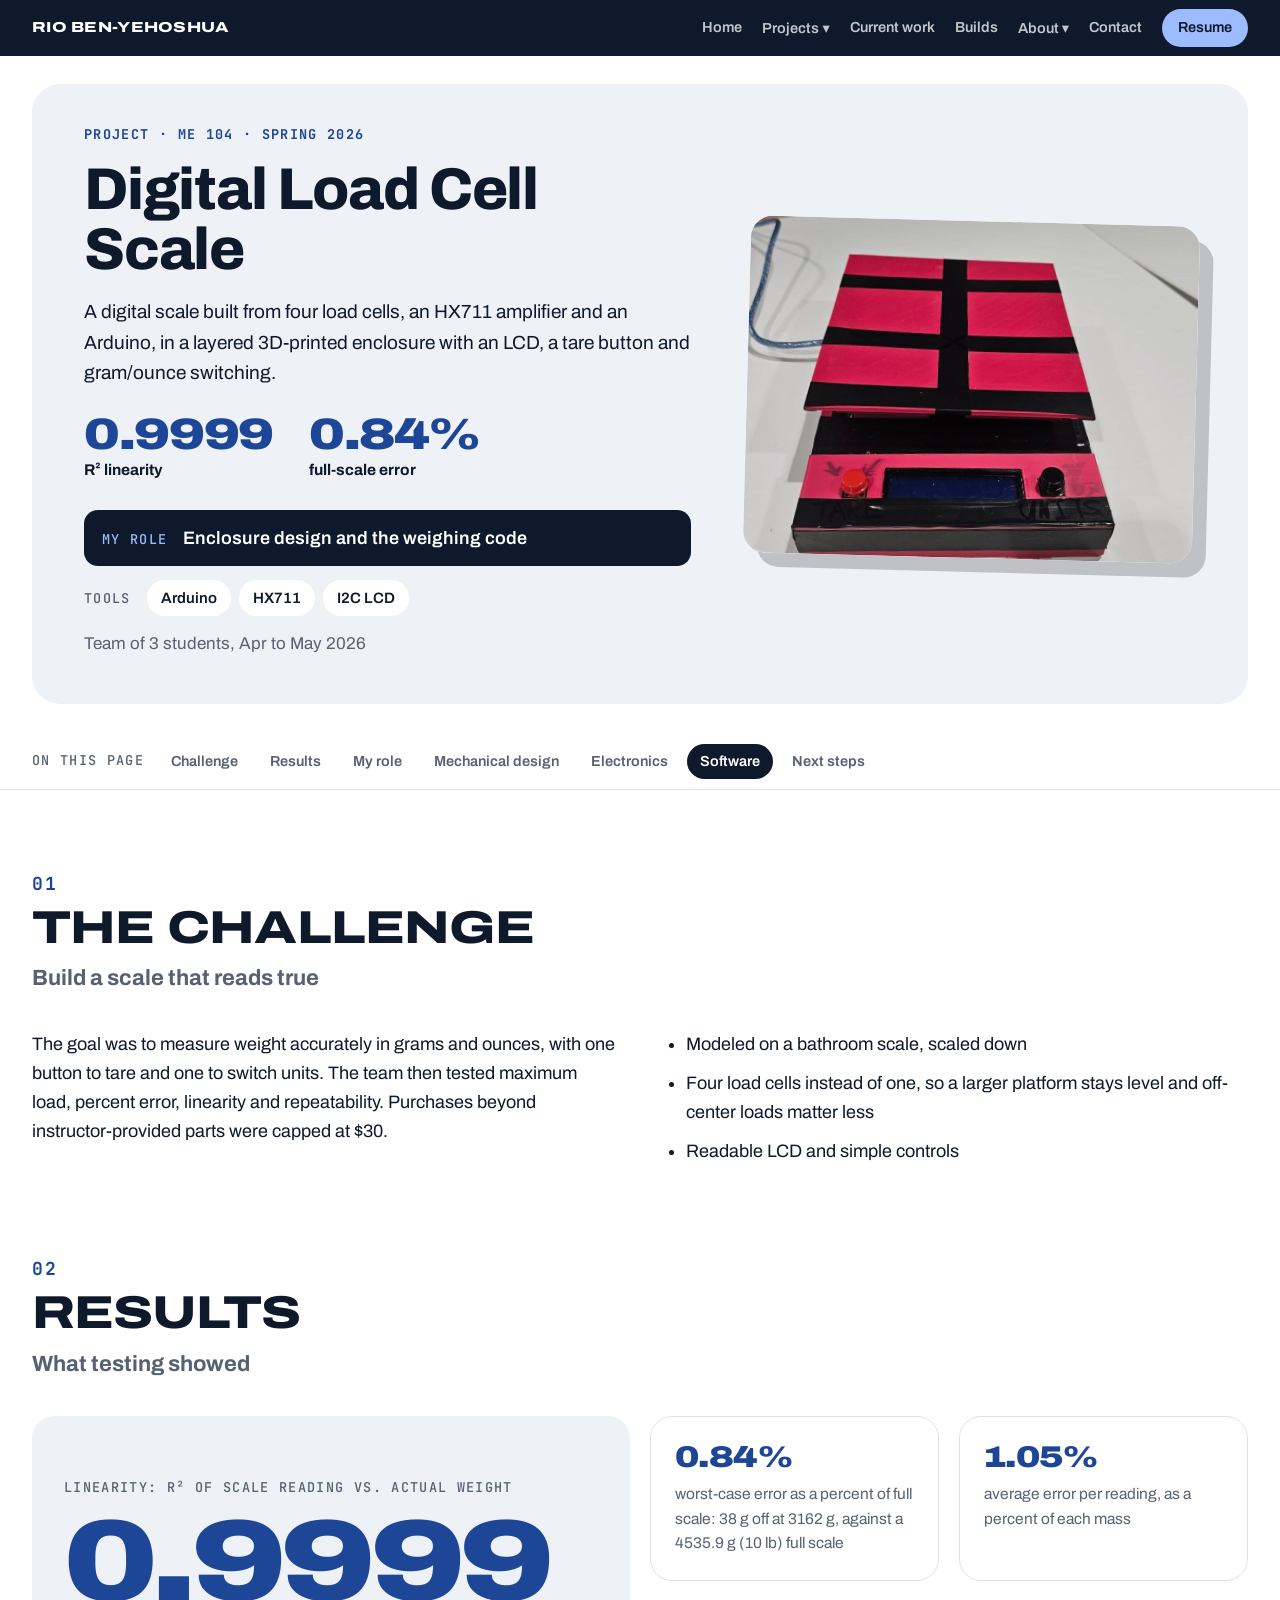
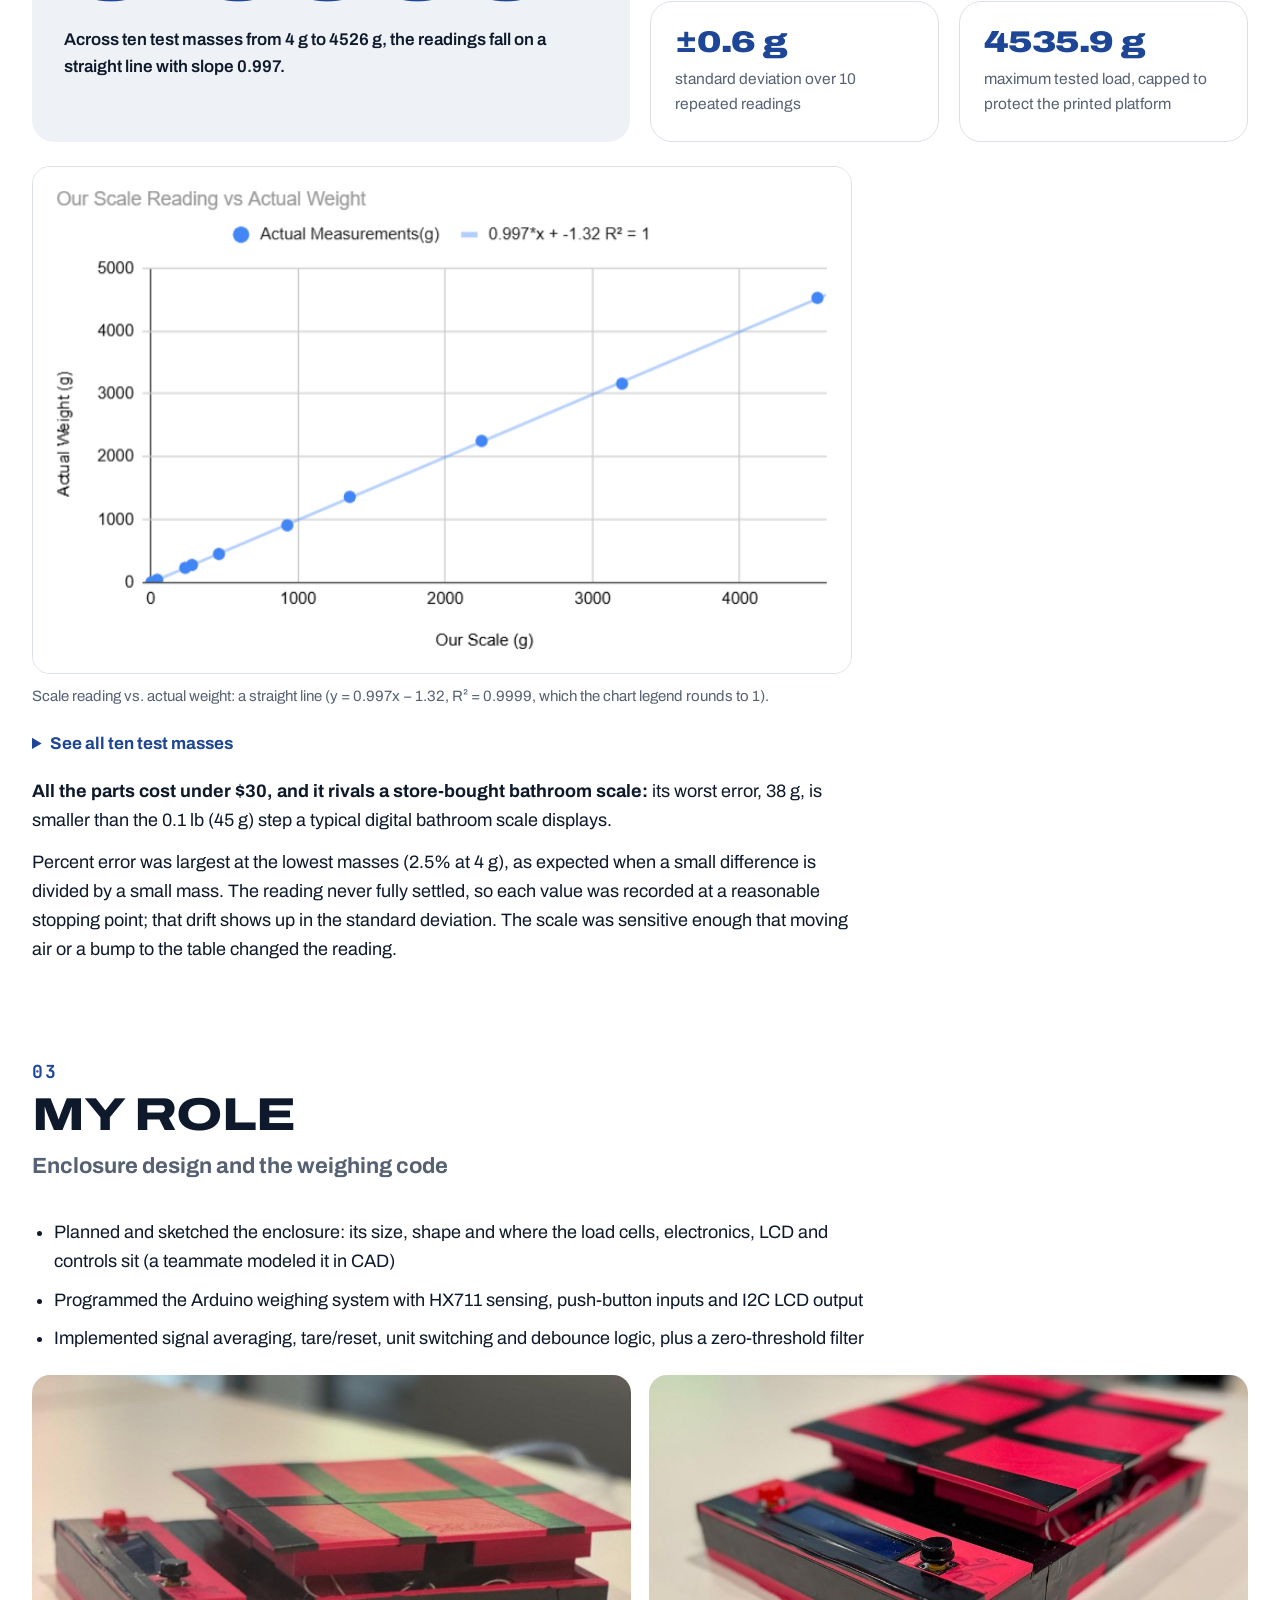
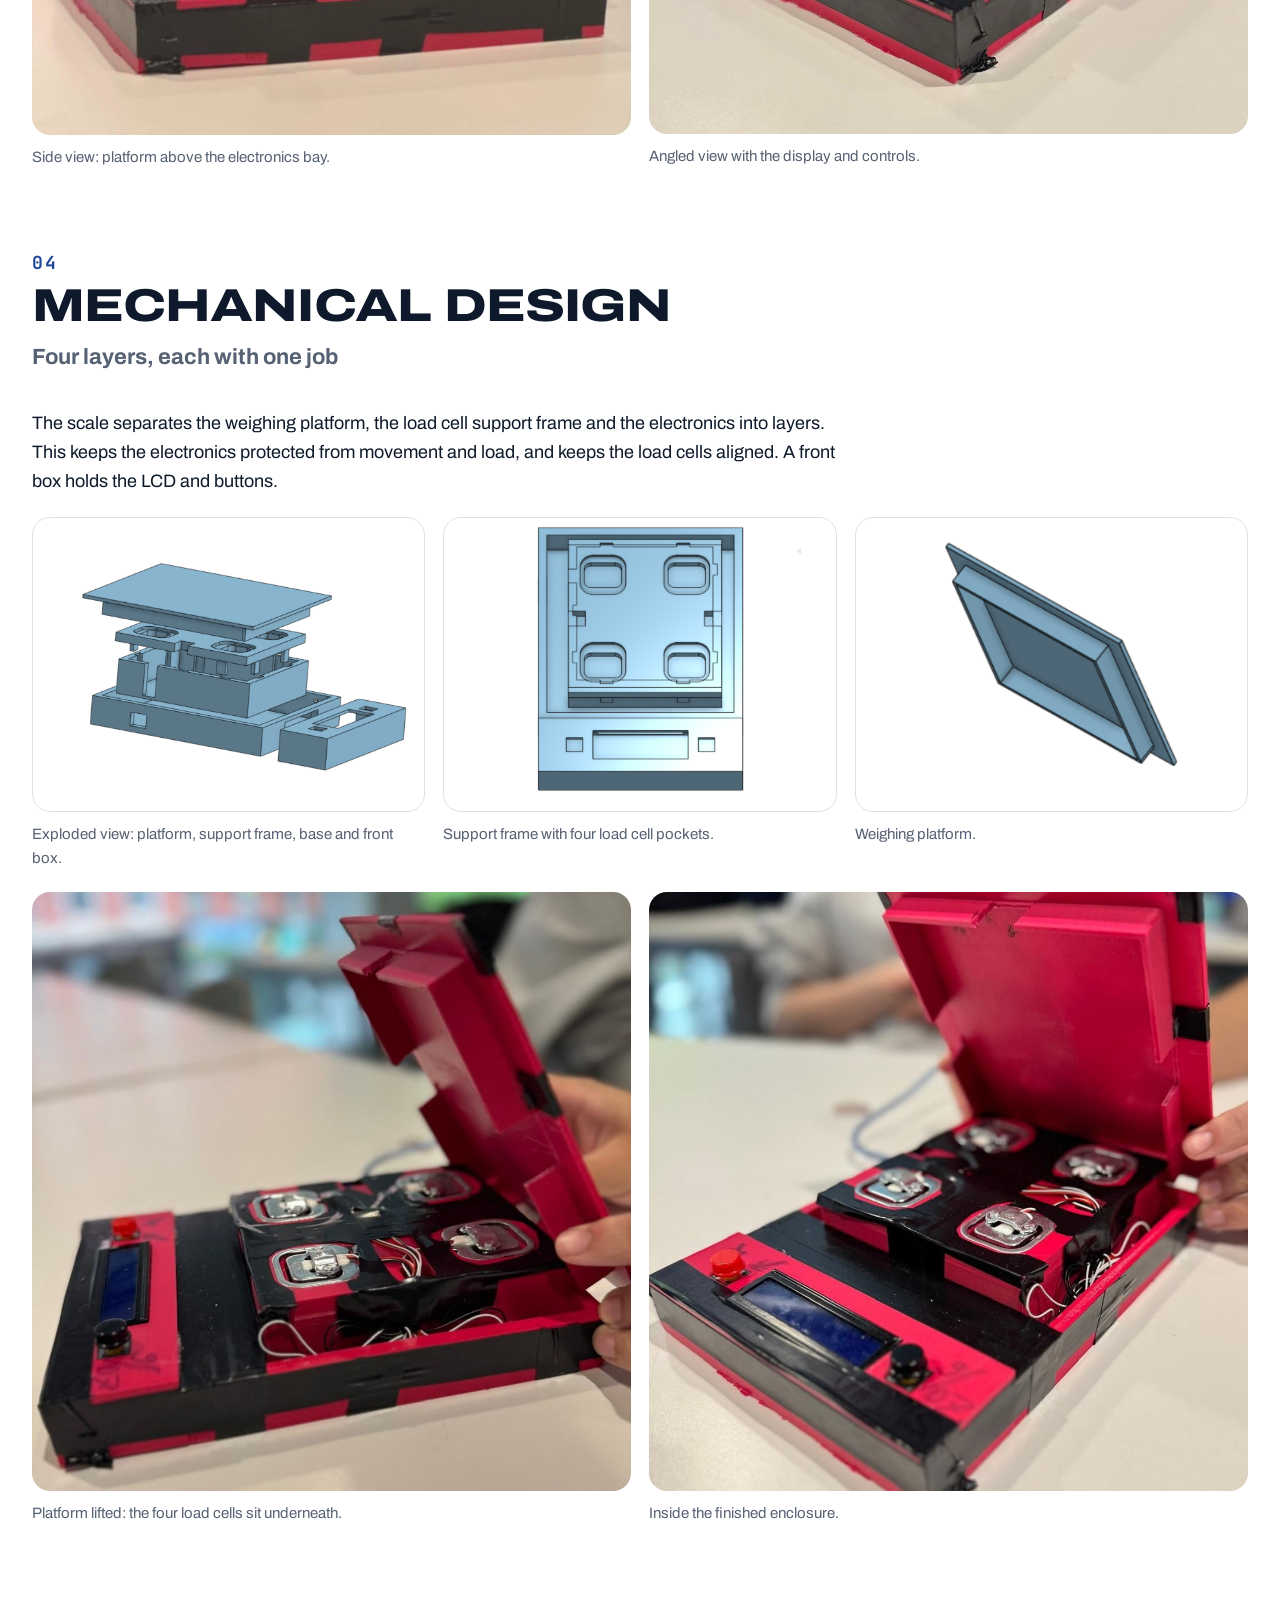
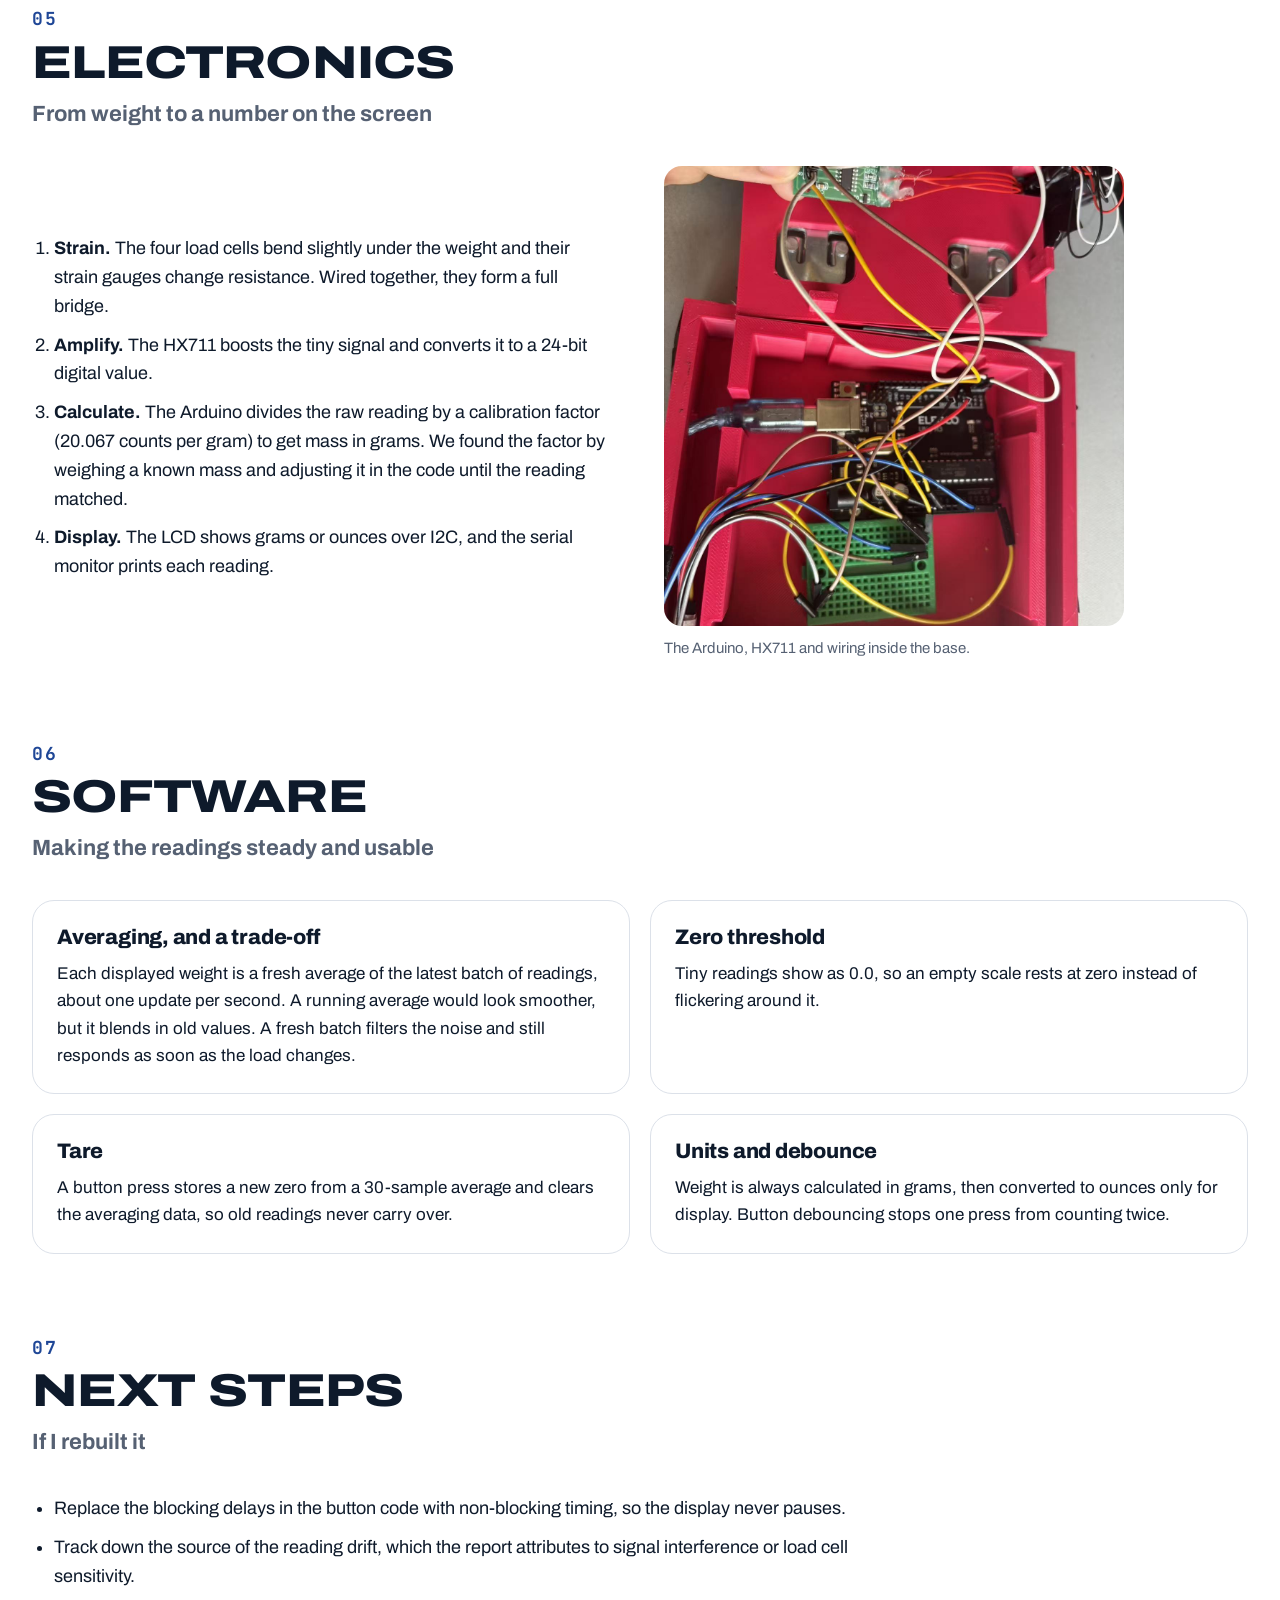
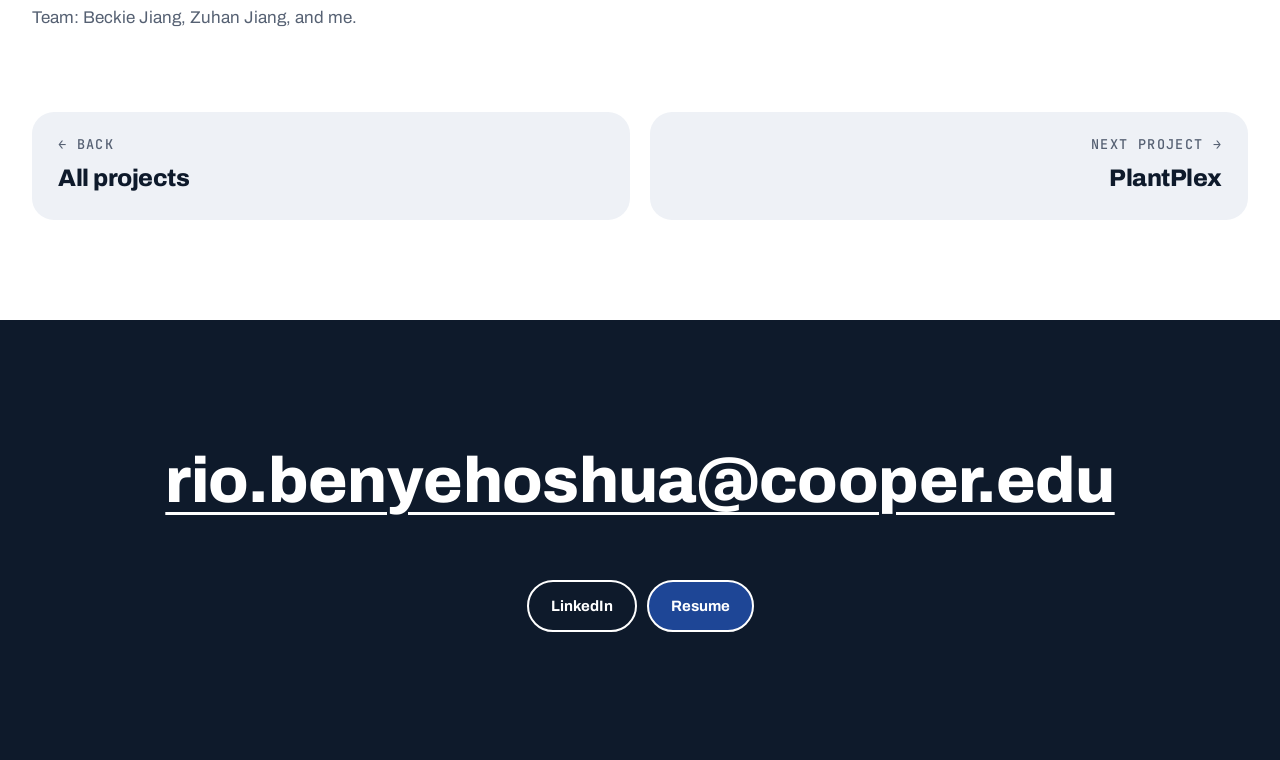
==== load-cell-scale.html @ 506af162 "Lab tape note on ping pong card; Python used in drones; class average ~13; LinkedIn opens in new tab" ====
<!DOCTYPE html>
<html lang="en">
<head>
<meta charset="utf-8">
<meta name="viewport" content="width=device-width, initial-scale=1, viewport-fit=cover">
<title>Digital Load Cell Scale | Rio Ben-Yehoshua</title>
<meta name="description" content="A prototype digital scale: a custom enclosure, load cells, an HX711 amplifier, Arduino code and an LCD, with tare and gram/ounce controls.">
<meta name="theme-color" content="#0e1a2b">
<meta property="og:type" content="article">
<meta property="og:site_name" content="Rio Ben-Yehoshua">
<meta property="og:title" content="Digital Load Cell Scale | Rio Ben-Yehoshua">
<meta property="og:description" content="A prototype digital scale: a custom enclosure, load cells, an HX711 amplifier, Arduino code and an LCD, with tare and gram/ounce controls.">
<link rel="icon" href="images/favicon.svg" type="image/svg+xml">
<link rel="preconnect" href="https://fonts.googleapis.com">
<link rel="preconnect" href="https://fonts.gstatic.com" crossorigin>
<link rel="stylesheet" href="https://fonts.googleapis.com/css2?family=Archivo:wdth,wght@62..125,400..900&family=JetBrains+Mono:wght@500;700&display=swap">
<link rel="stylesheet" href="css/style.css?v=19">
</head>
<body class="inner p-blue">
<nav class="nav"><div class="wrap"><a class="brand" href="index.html">Rio Ben-Yehoshua</a><button class="navtoggle" type="button" aria-expanded="false">Menu</button><div class="links"><a href="index.html">Home</a><div class="dd"><a href="index.html#projects" data-s="projects">Projects ▾</a><div class="menu"><div><a href="ping-pong.html">Ping Pong Recirculation System<small>Autonomous launch-and-catch machine</small></a><a href="load-cell-scale.html">Digital Load Cell Scale<small>Arduino scale built on four load cells</small></a><a href="plantplex.html">PlantPlex<small>Self-watering indoor farming grid</small></a><a class="sep" href="index.html#projects">See all projects →</a></div></div></div><a href="index.html#current">Current work</a><a href="index.html#shop">Builds</a><div class="dd"><a href="index.html#profile" data-s="profile skills activities">About ▾</a><div class="menu sm"><div><a href="index.html#profile">About me</a><a href="index.html#skills">Skills</a><a href="index.html#activities">Beyond the classroom</a></div></div></div><a href="index.html#contact">Contact</a><a class="cta" href="files/Rio-Ben-Yehoshua-Resume.pdf" target="_blank" rel="noopener">Resume</a></div></div></nav>
<header class="pagehead"><div class="wrap"><div class="herobox">
  <div class="grid">
    <div>
      <span class="mono" style="color:var(--c);font-weight:700">Project · ME 104 · Spring 2026</span>
      <h1>Digital Load Cell Scale</h1>
      <p class="intro">A digital scale built from four load cells, an HX711 amplifier and an Arduino, in a layered 3D-printed enclosure with an LCD, a tare button and gram/ounce switching.</p>
      <div class="statrow"><div><b>0.9999</b><span>R² linearity</span></div><div><b>0.84%</b><span>full-scale error</span></div></div>
      <p class="rolebox"><span class="mono">My role</span><span>Enclosure design and the weighing code</span></p>
      <div class="tools"><span class="mono">Tools</span><span class="pill">Arduino</span><span class="pill">HX711</span><span class="pill">I2C LCD</span></div>
      <p class="byline">Team of 3 students, Apr to May 2026</p>
    </div>
    <div class="photo"><img src="images/loadcell/hero.jpg" alt="Finished red and black digital scale with LCD and two buttons"></div>
  </div>
</div></div></header>
<nav class="toc" aria-label="On this page"><div class="wrap"><span class="mono">On this page</span><a href="#challenge">Challenge</a><a href="#results">Results</a><a href="#role">My role</a><a href="#mechanical">Mechanical design</a><a href="#electronics">Electronics</a><a href="#software">Software</a><a href="#next">Next steps</a></div></nav>
<section id="challenge"><div class="wrap">
  <div class="stitle"><span class="mono">01</span><h2>The challenge</h2><p class="lead2">Build a scale that reads true</p></div>
  <div class="split">
    <p class="txt">The goal was to measure weight accurately in grams and ounces, with one button to tare and one to switch units. The team then tested maximum load, percent error, linearity and repeatability. Purchases beyond instructor-provided parts were capped at $30.</p>
    <ul class="list">
      <li>Modeled on a bathroom scale, scaled down</li>
      <li>Four load cells instead of one, so a larger platform stays level and off-center loads matter less</li>
      <li>Readable LCD and simple controls</li>
    </ul>
  </div>
</div></section>
<section id="results"><div class="wrap">
  <div class="stitle"><span class="mono">02</span><h2>Results</h2><p class="lead2">What testing showed</p></div>
  <div class="res">
    <div class="result rv"><span class="mono">Linearity: R² of scale reading vs. actual weight</span><b>0.9999</b><p>Across ten test masses from 4 g to 4526 g, the readings fall on a straight line with slope 0.997.</p></div>
    <div class="mini"><div class="cell"><b>0.84%</b><p>worst-case error as a percent of full scale: 38 g off at 3162 g, against a 4535.9 g (10 lb) full scale</p></div><div class="cell"><b>1.05%</b><p>average error per reading, as a percent of each mass</p></div><div class="cell"><b>±0.6 g</b><p>standard deviation over 10 repeated readings</p></div><div class="cell"><b>4535.9 g</b><p>maximum tested load, capped to protect the printed platform</p></div></div>
  </div>
  <figure class="fig graph" style="margin-top:24px"><img loading="lazy" decoding="async" src="images/loadcell/graph.png" alt="Scale reading versus actual weight, a straight line"><figcaption>Scale reading vs. actual weight: a straight line (y = 0.997x − 1.32, R² = 0.9999, which the chart legend rounds to 1).</figcaption></figure>
  <details class="more"><summary>See all ten test masses</summary>
    <table class="tbl"><thead><tr><th>Actual (g)</th><th>Scale (g)</th><th>Error</th></tr></thead><tbody>
      <tr><td>4</td><td>3.9</td><td>2.50%</td></tr><tr><td>44</td><td>43.2</td><td>1.82%</td></tr><tr><td>234</td><td>234.1</td><td>0.04%</td></tr>
      <tr><td>280</td><td>279.8</td><td>0.07%</td></tr><tr><td>454</td><td>463.1</td><td>2.00%</td></tr><tr><td>910</td><td>926.9</td><td>1.86%</td></tr>
      <tr><td>1362</td><td>1351.2</td><td>0.79%</td></tr><tr><td>2252</td><td>2246.7</td><td>0.24%</td></tr><tr><td>3162</td><td>3200</td><td>1.20%</td></tr>
      <tr><td>4526</td><td>4526.7</td><td>0.02%</td></tr></tbody></table>
  </details>
  <p class="txt" style="margin-top:20px"><b>All the parts cost under $30, and it rivals a store-bought bathroom scale:</b> its worst error, 38 g, is smaller than the 0.1 lb (45 g) step a typical digital bathroom scale displays.</p>
  <p class="txt">Percent error was largest at the lowest masses (2.5% at 4 g), as expected when a small difference is divided by a small mass. The reading never fully settled, so each value was recorded at a reasonable stopping point; that drift shows up in the standard deviation. The scale was sensitive enough that moving air or a bump to the table changed the reading.</p>
</div></section>
<section id="role"><div class="wrap">
  <div class="stitle"><span class="mono">03</span><h2>My role</h2><p class="lead2">Enclosure design and the weighing code</p></div>
  <ul class="list" style="max-width:860px">
    <li>Planned and sketched the enclosure: its size, shape and where the load cells, electronics, LCD and controls sit (a teammate modeled it in CAD)</li>
    <li>Programmed the Arduino weighing system with HX711 sensing, push-button inputs and I2C LCD output</li>
    <li>Implemented signal averaging, tare/reset, unit switching and debounce logic, plus a zero-threshold filter</li>
  </ul>
  <div class="shots c2"><figure class="fig"><img loading="lazy" decoding="async" src="images/loadcell/side.jpg" alt="Side view of the scale"><figcaption>Side view: platform above the electronics bay.</figcaption></figure><figure class="fig"><img loading="lazy" decoding="async" src="images/loadcell/angled.jpg" alt="Angled view of the scale"><figcaption>Angled view with the display and controls.</figcaption></figure></div>
</div></section>
<section id="mechanical"><div class="wrap">
  <div class="stitle"><span class="mono">04</span><h2>Mechanical design</h2><p class="lead2">Four layers, each with one job</p></div>
  <p class="txt">The scale separates the weighing platform, the load cell support frame and the electronics into layers. This keeps the electronics protected from movement and load, and keeps the load cells aligned. A front box holds the LCD and buttons.</p>
  <div class="shots c3 cadp"><figure class="fig"><img loading="lazy" decoding="async" src="images/loadcell/cad-exploded.png" alt="Exploded CAD view of the scale"><figcaption>Exploded view: platform, support frame, base and front box.</figcaption></figure><figure class="fig"><img loading="lazy" decoding="async" src="images/loadcell/cad-frame.png" alt="CAD of the load cell support frame"><figcaption>Support frame with four load cell pockets.</figcaption></figure><figure class="fig"><img loading="lazy" decoding="async" src="images/loadcell/cad-platform.png" alt="CAD of the weighing platform"><figcaption>Weighing platform.</figcaption></figure></div>
  <div class="shots c2 sq"><figure class="fig"><img loading="lazy" decoding="async" src="images/loadcell/platform-lifted.jpg" alt="Scale with the platform lifted, showing load cells and wiring"><figcaption>Platform lifted: the four load cells sit underneath.</figcaption></figure><figure class="fig"><img loading="lazy" decoding="async" src="images/loadcell/inside.jpg" alt="Open scale showing the load cells"><figcaption>Inside the finished enclosure.</figcaption></figure></div>
</div></section>
<section id="electronics"><div class="wrap">
  <div class="stitle"><span class="mono">05</span><h2>Electronics</h2><p class="lead2">From weight to a number on the screen</p></div>
  <div class="split" style="align-items:center">
    <ol class="list">
      <li><b>Strain.</b> The four load cells bend slightly under the weight and their strain gauges change resistance. Wired together, they form a full bridge.</li>
      <li><b>Amplify.</b> The HX711 boosts the tiny signal and converts it to a 24-bit digital value.</li>
      <li><b>Calculate.</b> The Arduino divides the raw reading by a calibration factor (20.067 counts per gram) to get mass in grams. We found the factor by weighing a known mass and adjusting it in the code until the reading matched.</li>
      <li><b>Display.</b> The LCD shows grams or ounces over I2C, and the serial monitor prints each reading.</li>
    </ol>
    <div class="shots sq" style="margin:0;max-width:460px"><figure class="fig"><img loading="lazy" decoding="async" src="images/loadcell/wiring.jpg" alt="Arduino, HX711 and wiring inside the scale base"><figcaption>The Arduino, HX711 and wiring inside the base.</figcaption></figure></div>
  </div>
</div></section>
<section id="software"><div class="wrap">
  <div class="stitle"><span class="mono">06</span><h2>Software</h2><p class="lead2">Making the readings steady and usable</p></div>
  <div class="g2"><div class="cell rv"><h3>Averaging, and a trade-off</h3><p>Each displayed weight is a fresh average of the latest batch of readings, about one update per second. A running average would look smoother, but it blends in old values. A fresh batch filters the noise and still responds as soon as the load changes.</p></div><div class="cell rv"><h3>Zero threshold</h3><p>Tiny readings show as 0.0, so an empty scale rests at zero instead of flickering around it.</p></div><div class="cell rv"><h3>Tare</h3><p>A button press stores a new zero from a 30-sample average and clears the averaging data, so old readings never carry over.</p></div><div class="cell rv"><h3>Units and debounce</h3><p>Weight is always calculated in grams, then converted to ounces only for display. Button debouncing stops one press from counting twice.</p></div></div>
</div></section>
<section id="next"><div class="wrap">
  <div class="stitle"><span class="mono">07</span><h2>Next steps</h2><p class="lead2">If I rebuilt it</p></div>
  <ul class="list" style="max-width:860px">
    <li>Replace the blocking delays in the button code with non-blocking timing, so the display never pauses.</li>
    <li>Track down the source of the reading drift, which the report attributes to signal interference or load cell sensitivity.</li>
  </ul>
  <p class="byline">Team: Beckie Jiang, Zuhan Jiang, and me.</p>
</div></section>
<div class="wrap"><nav class="pager" aria-label="More projects"><a href="index.html#projects"><span class="mono">← Back</span><b>All projects</b></a><a class="nx" href="plantplex.html"><span class="mono">Next project →</span><b>PlantPlex</b></a></nav></div>
<section class="contact" id="contact"><div class="wrap rv">
  <a class="mail" href="mailto:rio.benyehoshua@cooper.edu">rio.benyehoshua@cooper.edu</a>
  <div class="btns" style="justify-content:center"><a class="btn" href="https://www.linkedin.com/in/rio-ben-yehoshua-609740366/" target="_blank" rel="noopener">LinkedIn</a><a class="btn solid" href="files/Rio-Ben-Yehoshua-Resume.pdf" target="_blank" rel="noopener">Resume</a></div>
</div></section>
<script src="js/site.js?v=11" defer></script>
</body>
</html>
---- css/style.css ----
/* Rio Ben-Yehoshua portfolio: one stylesheet shared by all five pages.
   Colors are the variables on body just below. Project pages set p-red / p-blue / p-green on <body>. */
:root{--mono:"JetBrains Mono",ui-monospace,Consolas,monospace}
/* White + navy. --k = main color, --hl = the same color lightened for dark backgrounds */
body{--bg:#fff;--soft:#eef1f6;--ink:#0e1a2b;--mut:#566173;--line:#dce1e9;--k:#1e4696;--hl:#9dbcff;
  --red:#a8322e;--blue:#1e4696;--green:#1c6a4b;--red-t:#fbeceb;--blue-t:#e9effb;--green-t:#e7f3ed;--red-l:#ff8f7a;--blue-l:#8db4ff;--green-l:#7fd9ab}
.p-red{--c:var(--red);--t:var(--red-t);--l:var(--red-l)}.p-blue{--c:var(--blue);--t:var(--blue-t);--l:var(--blue-l)}.p-green{--c:var(--green);--t:var(--green-t);--l:var(--green-l)}
.band{--bbg:var(--blue-t);--bfg:var(--ink);--bnum:var(--c);--btnb:var(--c);--btnf:#fff;border-top:1px solid #cfdaf0}
*{box-sizing:border-box}
html{scroll-behavior:smooth;scroll-padding-top:70px}
body{margin:0;background:var(--bg);color:var(--ink);font:17px/1.6 Archivo,system-ui,sans-serif;-webkit-font-smoothing:antialiased}
img,video{display:block;width:100%}
a{color:inherit}
p{margin:0 0 14px}
h1,h2,h3{margin:0;font-weight:800;font-stretch:125%;text-transform:uppercase;line-height:.92;letter-spacing:-.02em}
.wrap{max-width:1280px;margin:0 auto;padding:0 32px}
.mono{font-family:var(--mono);font-size:12px;font-weight:500;letter-spacing:.1em;text-transform:uppercase}
.nav{position:sticky;top:0;z-index:30;background:var(--ink);color:#fff}
.nav .wrap{display:flex;justify-content:space-between;align-items:center;height:56px}
.nav a{text-decoration:none;font-size:14px;font-weight:600}
.nav .brand{font-weight:800;font-stretch:125%;text-transform:uppercase;letter-spacing:.02em}
.nav .links{display:flex;gap:26px;align-items:center}
.nav .links a:not(.cta){opacity:.75}.nav .links a:hover{opacity:1}
.cta{background:var(--hl);color:var(--ink)!important;padding:7px 16px;border-radius:99px}
.hero{padding:28px 0 30px}
.herobox{background:var(--soft);border-radius:28px;padding:48px 52px 56px}
.herobox .pill{background:var(--bg)}
.hero h1{font-size:clamp(26px,6.5vw,94px);margin:14px 0 40px}
.hero h1 em{font-style:normal;display:block;white-space:nowrap}
.hero h1::after{content:"";display:block;width:96px;height:8px;background:var(--k);margin-top:22px}
.herogrid{display:grid;grid-template-columns:1fr 1.1fr;gap:56px;align-items:center}
.who{display:flex;gap:18px;align-items:center;margin-bottom:18px}
.who img{width:108px;height:108px;border-radius:50%;object-fit:cover;object-position:50% 20%;flex:none}
.lede{font-size:21px;margin:0;font-weight:500}
.seek{background:var(--ink);color:#fff;padding:14px 18px;border-radius:14px;display:flex;gap:12px;align-items:baseline;font-weight:600}
@keyframes pulse{50%{opacity:.35}}
.btns{display:flex;flex-wrap:wrap;gap:10px;margin:18px 0}
.btn{padding:12px 22px;border:2px solid var(--ink);border-radius:99px;text-decoration:none;font-weight:700;font-size:15px;transition:transform .15s,background .15s,color .15s}
.btn.solid{background:var(--k);border-color:var(--k);color:#fff}
.btn:hover{transform:translateY(-2px);background:var(--ink);border-color:var(--ink);color:#fff}
.pills{display:flex;flex-wrap:wrap;gap:8px}
.pill{padding:6px 14px;border-radius:99px;background:var(--soft);font-weight:600;font-size:14px}
.heromedia{position:relative;margin:0}
.heromedia{transform:rotate(1.5deg);transition:transform .5s cubic-bezier(.2,.7,.2,1)}.heromedia:hover{transform:none}
.heromedia video{aspect-ratio:16/10;object-fit:cover;border-radius:22px;box-shadow:14px 14px 0 rgba(0,0,0,.2)}
.heromedia figcaption{position:absolute;left:16px;bottom:16px;background:var(--ink);color:#fff;padding:8px 14px;border-radius:99px;font-weight:700;font-size:14px}
.heromedia a{text-decoration:none}
.stitle{padding-top:80px;padding-bottom:34px}
.stitle h2{font-size:clamp(38px,6.4vw,96px)}
.stitle .mono{color:var(--mut);display:block;margin-bottom:10px}
/* project bands: each one slides up over the last */
.band{color:var(--bfg);background:var(--bbg);display:block;text-decoration:none;padding:72px 0;scroll-margin-top:56px}
.band .wrap{display:grid;grid-template-columns:1fr 1fr;gap:64px;align-items:center}
.band.flip .media{order:2}
.band .media{border-radius:22px;overflow:hidden;box-shadow:14px 14px 0 rgba(0,0,0,.2);transform:rotate(-1.5deg);transition:transform .5s cubic-bezier(.2,.7,.2,1)}
.band.flip .media{transform:rotate(1.5deg)}
.band:hover .media{transform:rotate(0) scale(1.02)}
.band .media img{aspect-ratio:4/3;object-fit:cover}
.band .big{font-weight:900;font-stretch:125%;font-size:clamp(90px,13vw,200px);line-height:.8;letter-spacing:-.05em;display:block;color:var(--bnum)}
.band .unit{display:block;margin:16px 0 26px;opacity:.9}
.band h3{font-size:clamp(26px,3vw,42px);margin-bottom:14px}
.band p{font-size:18px;opacity:.95}
.chips{display:flex;flex-wrap:wrap;gap:8px;margin:18px 0 24px}
.chip{padding:5px 13px;border-radius:99px;border:1.5px solid color-mix(in srgb,currentColor 45%,transparent);font-size:13.5px;font-weight:600}
.go{display:inline-flex;gap:10px;align-items:center;background:var(--btnb);color:var(--btnf);padding:12px 22px;border-radius:99px;font-weight:800}
.go span{transition:transform .2s}.band:hover .go span,.tile:hover .go span{transform:translateX(6px)}
.band .count{display:block;margin-bottom:22px;opacity:.8}
/* quick index of the three projects, right under the intro */
.jump{display:grid;grid-template-columns:repeat(3,1fr);gap:16px;margin-top:48px}
.jump a{display:block;text-decoration:none;padding:16px 18px;border:1px solid var(--line);border-left:6px solid var(--c);border-radius:14px;background:var(--bg);transition:transform .15s,box-shadow .15s}
.jump a:hover{transform:translateY(-3px);box-shadow:0 14px 24px -16px rgba(14,26,43,.45)}
.jump b{font-weight:900;font-stretch:125%;font-size:26px;color:var(--c);margin-right:8px}
.jump span{display:block;font-weight:700}.jump small{color:var(--mut);font-size:14px}
/* menu: dropdown, current-section highlight, phone toggle */
.nav .links a.on{opacity:1!important;box-shadow:0 2px 0 var(--hl)}
.dd{position:relative}.dd .menu{display:none;position:absolute;left:-14px;top:100%;padding-top:14px;min-width:270px}
.dd .menu div{background:#fff;border-radius:14px;padding:6px;box-shadow:0 20px 40px -14px rgba(0,0,0,.45)}
.dd:hover .menu,.dd:focus-within .menu{display:block}
.dd .menu a{display:block;color:var(--ink);opacity:1!important;padding:10px 12px;border-radius:9px}.dd .menu a+a{margin-top:4px}
.dd .menu a:hover{background:var(--soft)}
.dd .menu.sm{min-width:210px}.dd .menu a small{display:block;font-size:12.5px;font-weight:500;opacity:.62;margin-top:2px}.dd .menu a.sep{margin-top:8px;padding-top:13px;border-top:1px solid rgba(128,128,128,.28);border-radius:0 0 9px 9px}
.navtoggle{display:none;background:none;border:1.5px solid rgba(255,255,255,.5);color:#fff;border-radius:99px;padding:6px 14px;font:600 14px Archivo,sans-serif;cursor:pointer}
.dark{background:var(--ink);color:#e9edf3;position:relative;z-index:2;padding-bottom:90px}
.dark .stitle .mono{color:var(--hl)}
.now{display:grid;grid-template-columns:1fr 1fr;gap:28px}
.panel{background:#1b212a;border-radius:22px;padding:30px;border:1px solid #2a323d}
.panel h3{font-size:28px;margin:12px 0 8px;color:#fff}
.panel .role{color:#9aa6b6}
.status{color:var(--hl);display:inline-flex;gap:9px;align-items:center}
.status::before{content:"";width:8px;height:8px;border-radius:50%;background:var(--hl);animation:pulse 2s infinite}
.strip{display:grid;grid-template-columns:repeat(3,1fr);gap:8px;margin:18px 0}
.strip img{aspect-ratio:1;object-fit:cover;border-radius:12px}
.steps{display:grid;gap:10px;margin:18px 0 0}
.steps div{display:grid;grid-template-columns:70px 1fr;gap:12px;background:#12161c;border-radius:12px;padding:12px 14px;font-size:15.5px}
.steps b{color:var(--hl);padding-top:3px}
.logo{height:52px;width:auto;background:#fff;border-radius:10px;padding:6px 10px;margin:14px 0 4px}
.light{position:relative;z-index:2;background:var(--bg)}
.tiles{display:grid;grid-template-columns:1fr 1fr;gap:28px}
.tile{text-decoration:none;display:block}
.tile .ph{border-radius:22px;overflow:hidden}
.tile img{aspect-ratio:16/10;object-fit:cover;transition:transform .7s cubic-bezier(.2,.7,.2,1)}
.tile:hover img{transform:scale(1.05)}
.tile h3{font-size:26px;margin:18px 0 8px}
.tile .mono{color:var(--mut);display:block;margin-top:18px}.tile .mono+h3{margin-top:8px}
.tile .lnk{font-weight:800;color:var(--k)}
.about{background:var(--soft);color:var(--ink);border-radius:28px;padding:56px;display:grid;grid-template-columns:240px 1fr;gap:56px;align-items:center}
.about img{aspect-ratio:4/5;object-fit:cover;object-position:50% 20%;border-radius:20px;transform:rotate(-2deg);box-shadow:10px 10px 0 rgba(0,0,0,.25)}
.quote{font-weight:800;font-stretch:125%;text-transform:uppercase;font-size:clamp(28px,4vw,56px);line-height:.98;letter-spacing:-.02em;margin:0 0 24px}
.quote span{color:var(--k)}
.rows{border-top:2px solid var(--ink)}
.rows>div{display:grid;grid-template-columns:230px 1fr 1fr;gap:36px;padding:22px 0;border-bottom:1px solid var(--line);align-items:start}
.rows>.head{padding:10px 0;color:var(--mut)}
.rows h3{font-size:20px;line-height:1.15}
.rows p{margin:0}
.rows .small{font-size:14.5px;color:var(--mut)}.rows .small a{color:var(--k);font-weight:600}
.rows.act>div{grid-template-columns:110px 300px 1fr;align-items:center}
.rows.act img{height:50px;width:auto;max-width:100px;object-fit:contain}
.rows.act .mono{display:block;margin-top:6px;color:var(--mut);font-size:11px}
.ticker{overflow:hidden;border-block:2px solid var(--ink);padding:14px 0;margin-bottom:34px;white-space:nowrap}
.ticker div{display:inline-block;animation:tick 40s linear infinite;font-weight:800;font-stretch:125%;text-transform:uppercase;font-size:22px}
.ticker span{margin:0 18px}.ticker span:nth-child(even){color:var(--k)}
@keyframes tick{to{transform:translateX(-50%)}}
.g4{display:grid;grid-template-columns:repeat(4,1fr);gap:20px}
.cell{background:#fff;border:1px solid var(--line);border-radius:22px;padding:24px;transition:transform .2s,box-shadow .2s}
.cell:hover{transform:translateY(-5px);box-shadow:0 18px 30px -18px rgba(18,22,28,.4)}
.cell h3{font-size:19px;margin:0 0 10px}
.cell .small{font-size:13.5px;color:var(--mut);border-top:1px dashed var(--line);padding-top:10px;margin:0}
.cell .small a{color:var(--ink)}
.cell img{height:56px;width:auto;max-width:150px;object-fit:contain;margin-bottom:14px}
.cell .mono{color:var(--mut);display:block;margin:0 0 8px;font-size:11px}
.contact{background:var(--ink);color:#fff;text-align:center;padding:110px 0;margin-top:100px;position:relative;z-index:2}
.contact h2{font-size:clamp(48px,10vw,160px)}
.contact h2 span{color:var(--hl)}
.mail{display:inline-block;font-size:clamp(18px,5.2vw,64px);font-weight:800;margin:0 0 30px;overflow-wrap:anywhere;letter-spacing:-.01em;text-decoration-thickness:3px;text-underline-offset:.16em}
.contact .btn{border-color:#fff}
.js .rv{opacity:0;transform:translateY(34px);transition:opacity .7s,transform .7s cubic-bezier(.2,.7,.2,1)}
.js .rv.in{opacity:1;transform:none}
@media(max-width:1000px){.g4{grid-template-columns:1fr 1fr}}
@media(max-width:860px){
  .wrap{padding:0 20px}.navtoggle{display:block}
  .nav .links{display:none;position:absolute;left:0;right:0;top:56px;background:var(--ink);flex-direction:column;align-items:flex-start;gap:0;padding:8px 20px 18px}
  .nav.open .links{display:flex}.nav .links>a,.dd>a{padding:10px 0;display:block;font-size:16px}
  .dd .menu{display:block;position:static;padding:0 0 6px}.dd .menu div{background:none;box-shadow:none;padding:0}.dd .menu a{color:#fff;padding:7px 12px}
  .jump{grid-template-columns:1fr;margin-top:32px}
  .herogrid,.band .wrap,.now,.tiles,.about{grid-template-columns:1fr;gap:28px}
  .band.flip .media{order:0}.band{padding:48px 0}
  .about{padding:30px}.herobox{padding:28px 20px 34px}.about img{max-width:200px}
  .stitle{padding-top:56px;padding-bottom:24px}
}
@media(max-width:860px){.rows>div,.rows.act>div{grid-template-columns:1fr;gap:8px}.rows>.head{display:none}}
@media(max-width:560px){.g4{grid-template-columns:1fr}}
/* readability pass */
.mono{font-size:13.5px}
.nav a{font-size:15px}
.pill{font-size:15px}.chip{font-size:14.5px}
.stitle h2{font-size:clamp(32px,4.8vw,66px)}
.stitle .mono{font-size:18px;font-weight:700;color:var(--k);margin-bottom:8px}
.band .count{font-size:14px;font-weight:700;color:var(--c);opacity:1;margin-bottom:14px}
.band h3{font-size:clamp(30px,3.7vw,54px);margin-bottom:24px}
.stat{display:flex;align-items:flex-end;flex-wrap:wrap;gap:6px 20px;margin:0 0 22px}
.band .big{font-size:clamp(60px,7.4vw,112px);line-height:.82}
.band .unit{margin:0;opacity:1;font-weight:700;font-size:19px;line-height:1.3}
.panel h3{font-size:30px}.steps div{font-size:16px}
.tile h3{font-size:28px}
.about p{font-size:19px;max-width:680px}
.rows h3{font-size:22px}.rows .small{font-size:15.5px}.rows.act .mono{font-size:13px}
/* calmer titles: the wide capitals stay on the name and section headlines only */
.band h3,.panel h3,.tile h3,.rows h3{text-transform:none;font-stretch:100%;letter-spacing:-.02em;line-height:1.08}
.band h3{font-size:clamp(30px,3.6vw,50px)}
.rows.act img{justify-self:center}
/* intro: name on one line, role right under it, everything on the first screen */
.hero h1{font-size:clamp(28px,5.6vw,78px);margin:10px 0 0}
.hero h1 em{display:inline}
.hero h1::after{display:none}
.sub{font-size:clamp(19px,2vw,26px);font-weight:700;line-height:1.3;margin:14px 0 30px;text-wrap:balance}
.who{margin-bottom:6px}.who .seek{margin:0;flex:1;font-size:18px}
.heromedia video{aspect-ratio:16/9}
@media(min-width:861px){.herobox{padding:36px 52px 46px}}
@media(max-width:860px){.hero h1{font-size:7.6vw}.hero h1 em{display:block}.who{align-items:flex-start}}
/* ---- menu: longer names, so it folds into the Menu button earlier ---- */
.nav .links{gap:20px}.nav a{font-size:14.5px}
@media(max-width:1180px){
  .navtoggle{display:block}
  .nav .links{display:none;position:absolute;left:0;right:0;top:56px;background:var(--ink);flex-direction:column;align-items:flex-start;gap:0;padding:8px 32px 18px}
  .nav.open .links{display:flex}.nav .links>a,.dd>a{padding:10px 0;display:block;font-size:16px}
  .nav .links a:not(.cta){display:block}
  .dd .menu{display:block;position:static;padding:0 0 6px;min-width:0}.dd .menu div{background:none;box-shadow:none;padding:0}.dd .menu a{color:#fff;padding:7px 12px}
}
/* ---- skills: one row per area, each tool its own tag ---- */
.skills{display:grid;grid-template-columns:repeat(4,1fr);gap:16px}
.skills>div{background:var(--soft);border-radius:22px;padding:24px 20px}
.skills ul{list-style:none;margin:0 0 16px;padding:0}.skills li{padding:8px 0;border-top:1px solid var(--line);font-weight:600;font-size:16px;line-height:1.35}.skills li:last-child{border-bottom:1px solid var(--line)}
.band .unit .ul{display:block;font-size:clamp(24px,2.4vw,34px);font-weight:800;line-height:1.15;margin-bottom:4px}
.skills .tags span{background:var(--bg)}
.skills h3{font-size:24px;text-transform:none;font-stretch:100%;letter-spacing:-.02em;line-height:1.3;margin-bottom:14px}
.tags{display:flex;flex-wrap:wrap;gap:8px;margin-bottom:14px}
.tags span{background:var(--soft);border-radius:99px;padding:7px 16px;font-weight:600;font-size:16px}
.skills .small{font-size:15.5px;color:var(--mut);margin:0}.skills .small b{color:var(--ink)}.skills .small a{color:var(--k);font-weight:600}
@media(max-width:1100px){.skills{grid-template-columns:1fr 1fr}}
@media(max-width:640px){.skills{grid-template-columns:1fr}.skills>div{padding:22px 20px}}
/* ---- inner pages (project page, workshop page) ---- */
.inner section{scroll-margin-top:60px}
.inner .stitle h2{font-size:clamp(28px,3.6vw,48px)}
.stitle .lead2{font-size:22px;font-weight:700;color:var(--mut);margin:12px 0 0}
.pagehead{padding:28px 0 30px}
.pagehead .grid{display:grid;grid-template-columns:1.15fr .85fr;gap:56px;align-items:center}
.pagehead h1{text-transform:none;font-stretch:100%;font-size:clamp(34px,4.6vw,62px);line-height:1.02;margin:12px 0 18px}
.pagehead .intro{font-size:19px;max-width:620px}
.pagehead .photo{border-radius:22px;overflow:hidden;box-shadow:14px 14px 0 rgba(0,0,0,.2);transform:rotate(1.5deg)}
.pagehead .photo img{aspect-ratio:4/3;object-fit:cover}
.statrow{display:flex;flex-wrap:wrap;gap:14px 36px;margin:24px 0 6px}
.statrow b{display:block;font-weight:900;font-stretch:125%;font-size:44px;line-height:1;color:var(--c);letter-spacing:-.03em}
.statrow span{font-weight:700;font-size:15.5px}
.facts{display:grid;grid-template-columns:repeat(4,1fr);gap:14px;margin:40px 0 0}
.facts div{background:var(--bg);border-radius:16px;padding:16px 18px}
.facts dt{font-family:var(--mono);font-size:12.5px;letter-spacing:.1em;text-transform:uppercase;color:var(--mut)}
.facts dd{margin:4px 0 0;font-weight:600;line-height:1.4}
.byline{color:var(--mut);margin:14px 0 0}
.res{display:grid;grid-template-columns:1fr 1fr;gap:20px;align-items:stretch}
.res .result{display:flex;flex-direction:column;justify-content:center}
.mini{display:grid;grid-template-columns:1fr 1fr;gap:20px}
.mini .cell b{display:block;font-weight:900;font-stretch:125%;font-size:30px;line-height:1.1;color:var(--c);letter-spacing:-.02em;margin-bottom:8px}
.mini.one{grid-template-columns:1fr}
.mini .cell p{margin:0;color:var(--mut);font-size:15.5px}
.graph img{background:#fff;border:1px solid var(--line);max-width:820px}
details.more{margin-top:22px}
details.more summary{cursor:pointer;font-weight:700;color:var(--k);font-size:17px}
.tbl{width:100%;max-width:640px;border-collapse:collapse;margin-top:14px;font-size:16px}
.tbl th,.tbl td{padding:9px 12px;border-bottom:1px solid var(--line);text-align:right}
.tbl th{background:var(--soft)}.tbl th:first-child,.tbl td:first-child{text-align:left}
.shots.cadp img{aspect-ratio:4/3;object-fit:contain;background:#fff;border:1px solid var(--line)}
@media(max-width:860px){.res{grid-template-columns:1fr}}
.rolebox{display:flex;gap:16px;align-items:baseline;background:var(--ink);color:#fff;border-radius:14px;padding:14px 18px;margin:26px 0 14px;font-weight:600;font-size:18px;max-width:620px}
.rolebox .mono{flex:none;color:var(--hl)}
.tools{display:flex;flex-wrap:wrap;gap:8px;align-items:center}
.tools .mono{color:var(--mut);margin-right:8px}
.toc{position:sticky;top:56px;z-index:20;background:var(--bg);border-bottom:1px solid var(--line)}
.toc .wrap{display:flex;gap:6px;overflow-x:auto;padding-top:10px;padding-bottom:10px;align-items:center;scrollbar-width:none}
.toc .mono{flex:none;color:var(--mut);margin-right:8px}
.toc a{flex:none;text-decoration:none;font-weight:600;font-size:14.5px;padding:6px 13px;border-radius:99px;color:var(--mut)}
.toc a:hover{color:var(--ink)}.toc a.on{background:var(--ink);color:#fff}
.split{display:grid;grid-template-columns:1fr 1fr;gap:48px;align-items:start}
figure{margin:0}
.fig img,.fig video,.shots img,.shots video{border-radius:18px}
figcaption{font-size:15px;color:var(--mut);margin-top:10px}
.list{margin:0;padding-left:22px}.list li{margin-bottom:10px;font-size:18px}
.txt{font-size:18px;max-width:820px}
.result{background:var(--soft);border-radius:22px;padding:30px 32px}
.result .mono{color:var(--mut)}
.result b{display:block;font-weight:900;font-stretch:125%;font-size:clamp(72px,9vw,120px);line-height:.95;color:var(--c);letter-spacing:-.04em;margin:8px 0 10px}
.result p{margin:0;font-weight:600}
.g2{display:grid;grid-template-columns:1fr 1fr;gap:20px}.g3{display:grid;grid-template-columns:repeat(3,1fr);gap:20px}
.cell h3{text-transform:none;font-stretch:100%;font-size:21px;letter-spacing:-.01em;line-height:1.2}
.cell p:last-child{margin:0}
.shots{display:grid;gap:18px;margin-top:22px}.shots.c3{grid-template-columns:repeat(3,1fr)}.shots.c2{grid-template-columns:1fr 1fr}.shots.c4{grid-template-columns:repeat(4,1fr)}
.shots.sq img,.shots.sq video{aspect-ratio:1;object-fit:cover}
.shots.tall{max-width:780px}.shots.tall img{aspect-ratio:4/5;object-fit:cover}
.shots.cad{grid-template-columns:repeat(6,1fr)}.shots.cad figure:nth-child(-n+2){grid-column:span 3}.shots.cad figure:nth-child(n+3){grid-column:span 2}
.shots.cad img{aspect-ratio:4/3;object-fit:contain;background:#fff;border:1px solid var(--line)}
.vids{display:grid;grid-template-columns:280px minmax(0,800px);gap:22px;align-items:center}
.pairs{display:grid;grid-template-columns:1.5fr 1fr;gap:22px;align-items:center;margin-top:22px}
.rows.two>div{grid-template-columns:330px 1fr}
.rows.two p{font-size:18px}
.vids3{display:grid;grid-template-columns:.52fr 1fr 1fr;gap:20px;align-items:center}
.aside{display:grid;grid-template-columns:1.2fr 1fr .56fr;gap:28px;align-items:center;margin-top:36px;padding:28px;background:var(--soft);border-radius:22px}
.aside h3,.subh{text-transform:none;font-stretch:100%;font-size:24px;letter-spacing:-.02em;line-height:1.2;margin:0 0 10px}
.aside p{margin:0;font-size:17px}
.subh{margin:56px 0 12px;padding-top:32px;border-top:1px solid var(--line);font-size:28px;scroll-margin-top:120px}
@media(max-width:860px){.vids3,.aside{grid-template-columns:1fr}}
.pager{display:grid;grid-template-columns:1fr 1fr;gap:20px;padding-top:80px}
.pager a{display:block;background:var(--soft);border-radius:22px;padding:22px 26px;text-decoration:none;transition:transform .15s}
.pager a:hover{transform:translateY(-3px)}
.pager .mono{display:block;color:var(--mut);margin-bottom:4px}.pager b{font-size:24px;font-weight:800;letter-spacing:-.02em}
.pager .nx{text-align:right}
.build{display:grid;grid-template-columns:1fr 1fr;gap:56px;align-items:start;padding:56px 0;border-top:1px solid var(--line);scroll-margin-top:110px}
.build.flip .lead{order:2}
.build .lead img{aspect-ratio:4/3;object-fit:cover;border-radius:22px}
.build h3{text-transform:none;font-stretch:100%;font-size:clamp(26px,3vw,38px);letter-spacing:-.02em;line-height:1.08;margin:8px 0 16px}
.build .mono{color:var(--k);font-weight:700}
.build p{font-size:18px}
.build .chip{color:var(--mut)}
/* ---- homepage load cell card: closed photo, then the inside is revealed like a lid lifting ---- */
.lid{position:relative;display:grid}
.lid img{grid-area:1/1;width:100%;height:100%}
.lid .open{object-position:50% 52%;transform:scale(calc(1.04 - var(--o,0)*.04));
  -webkit-mask-image:linear-gradient(to top,#000 calc(var(--o,0)*130% - 30%),transparent calc(var(--o,0)*130%));
  mask-image:linear-gradient(to top,#000 calc(var(--o,0)*130% - 30%),transparent calc(var(--o,0)*130%))}
.band.flip .mcol{order:2}
.band .claim{font-weight:700;font-size:19px;border-left:4px solid var(--c);padding-left:14px;margin:34px 0 0}
@media(max-width:860px){.band.flip .mcol{order:0}.band .claim{margin-top:26px}}
@media(prefers-reduced-motion:reduce){.lid .open{transform:none}}
@media(max-width:860px){
  .pagehead .grid,.split,.g2,.g3,.vids,.pairs,.pager,.build,.rows.two>div{grid-template-columns:1fr;gap:24px}
  .build.flip .lead{order:0}.facts{grid-template-columns:1fr 1fr}.pager .nx{text-align:left}
  .shots.c3,.shots.c4{grid-template-columns:1fr 1fr}.shots.cad{grid-template-columns:1fr 1fr}.shots.cad figure:nth-child(n){grid-column:span 1}
}
/* masking-tape note on the ping pong card */
.taped{position:relative}
.tape{position:absolute;right:-18px;top:-20px;max-width:230px;margin:0;padding:10px 18px;background:#f3e6c4;color:#2b2a26;font-family:"JetBrains Mono",monospace;font-size:14px;font-weight:700;line-height:1.35;letter-spacing:0;text-transform:none;
  transform:rotate(3deg);box-shadow:0 6px 14px rgba(0,0,0,.18);opacity:1!important;
  clip-path:polygon(0 4%,3% 0,97% 3%,100% 0,99% 50%,100% 96%,96% 100%,4% 97%,0 100%,1% 50%);transition:transform .5s cubic-bezier(.2,.7,.2,1)}
.band:hover .tape{transform:rotate(-1deg) translateY(-4px)}
@media(max-width:860px){.tape{right:-4px;top:-18px;max-width:200px;font-size:13px}}
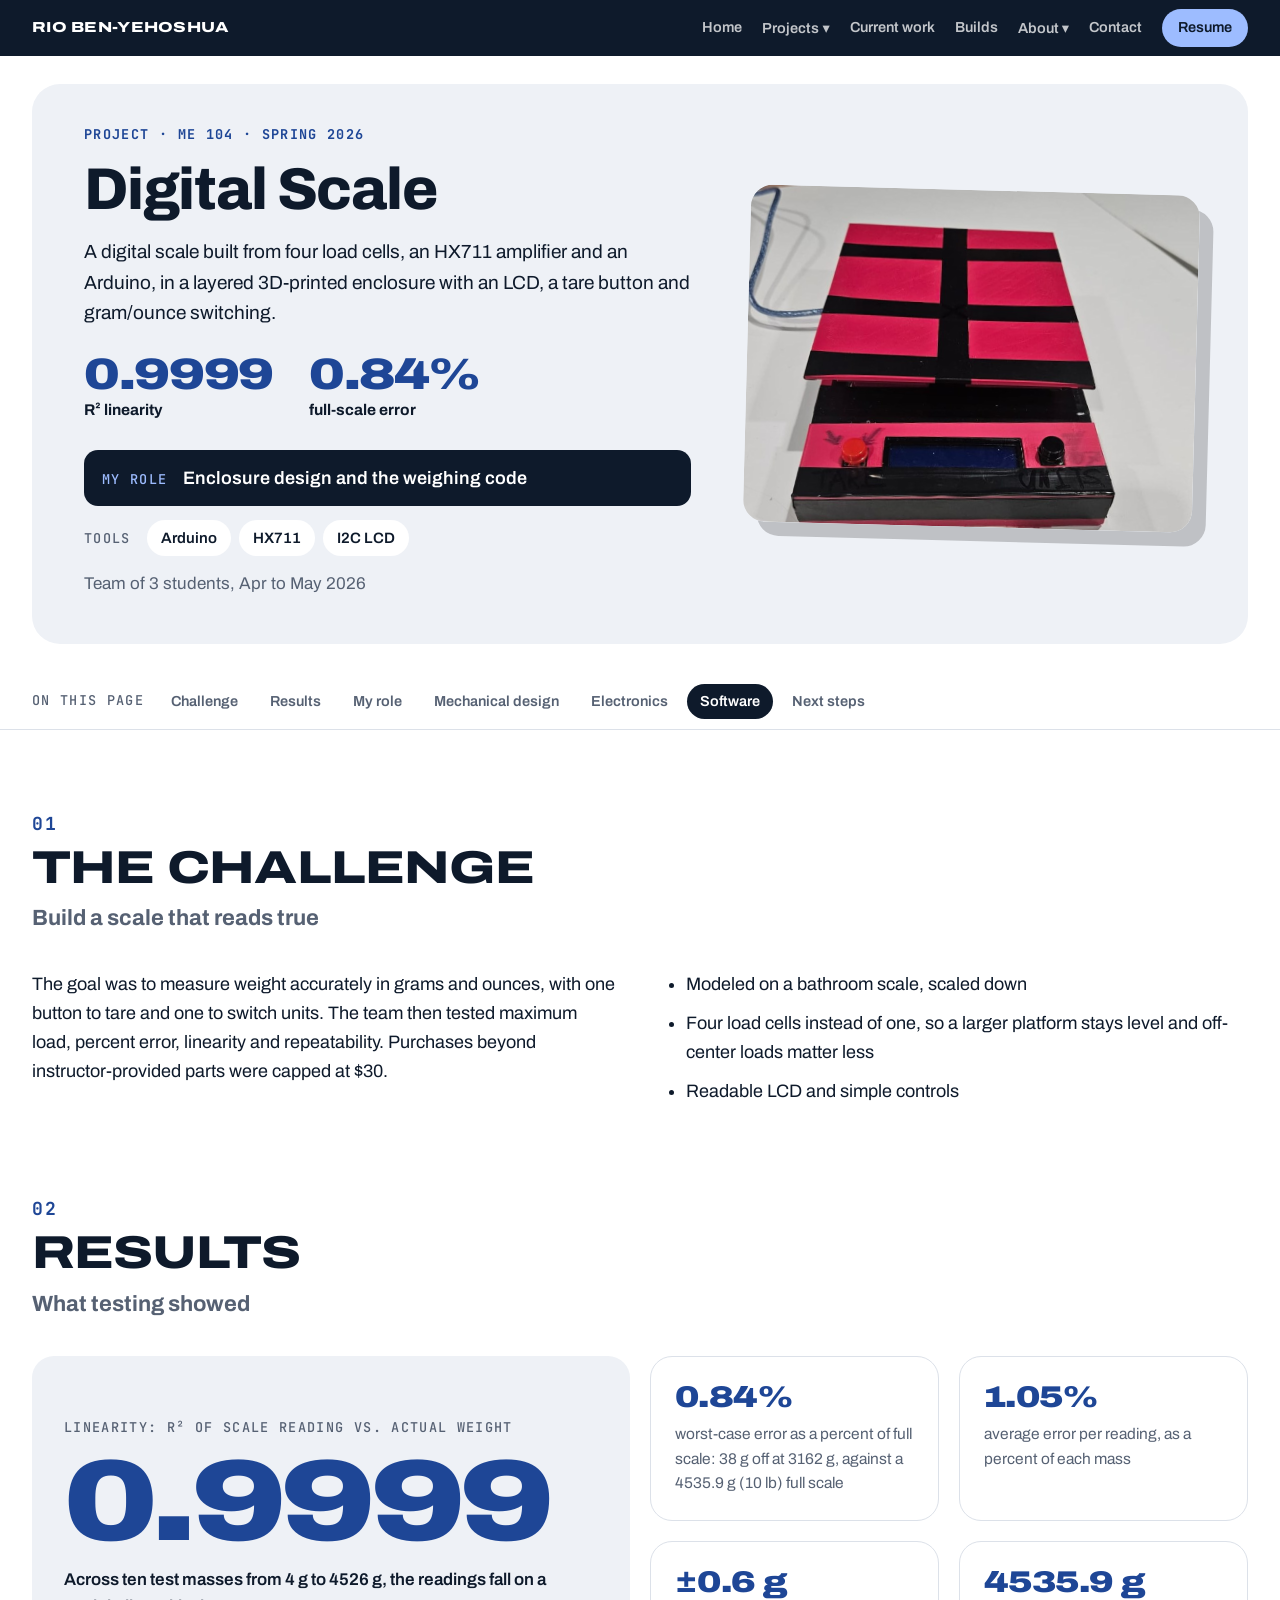
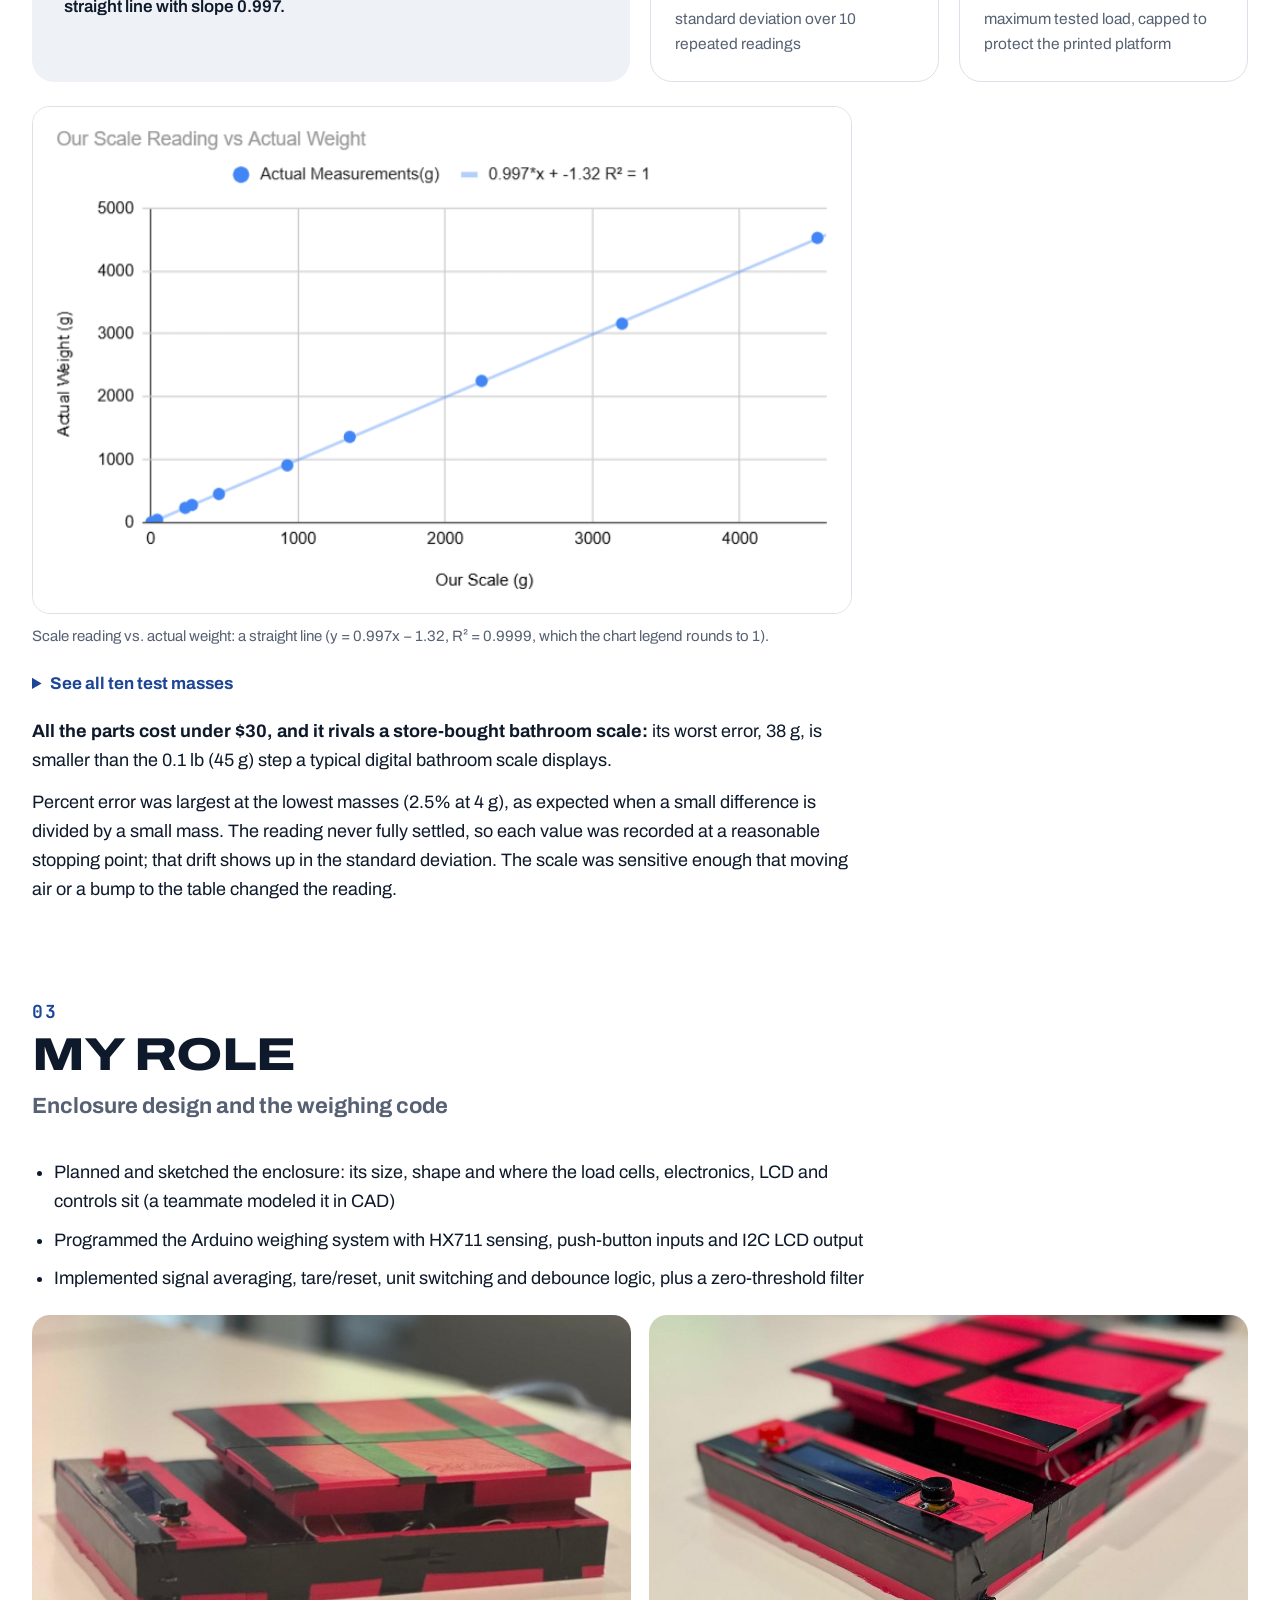
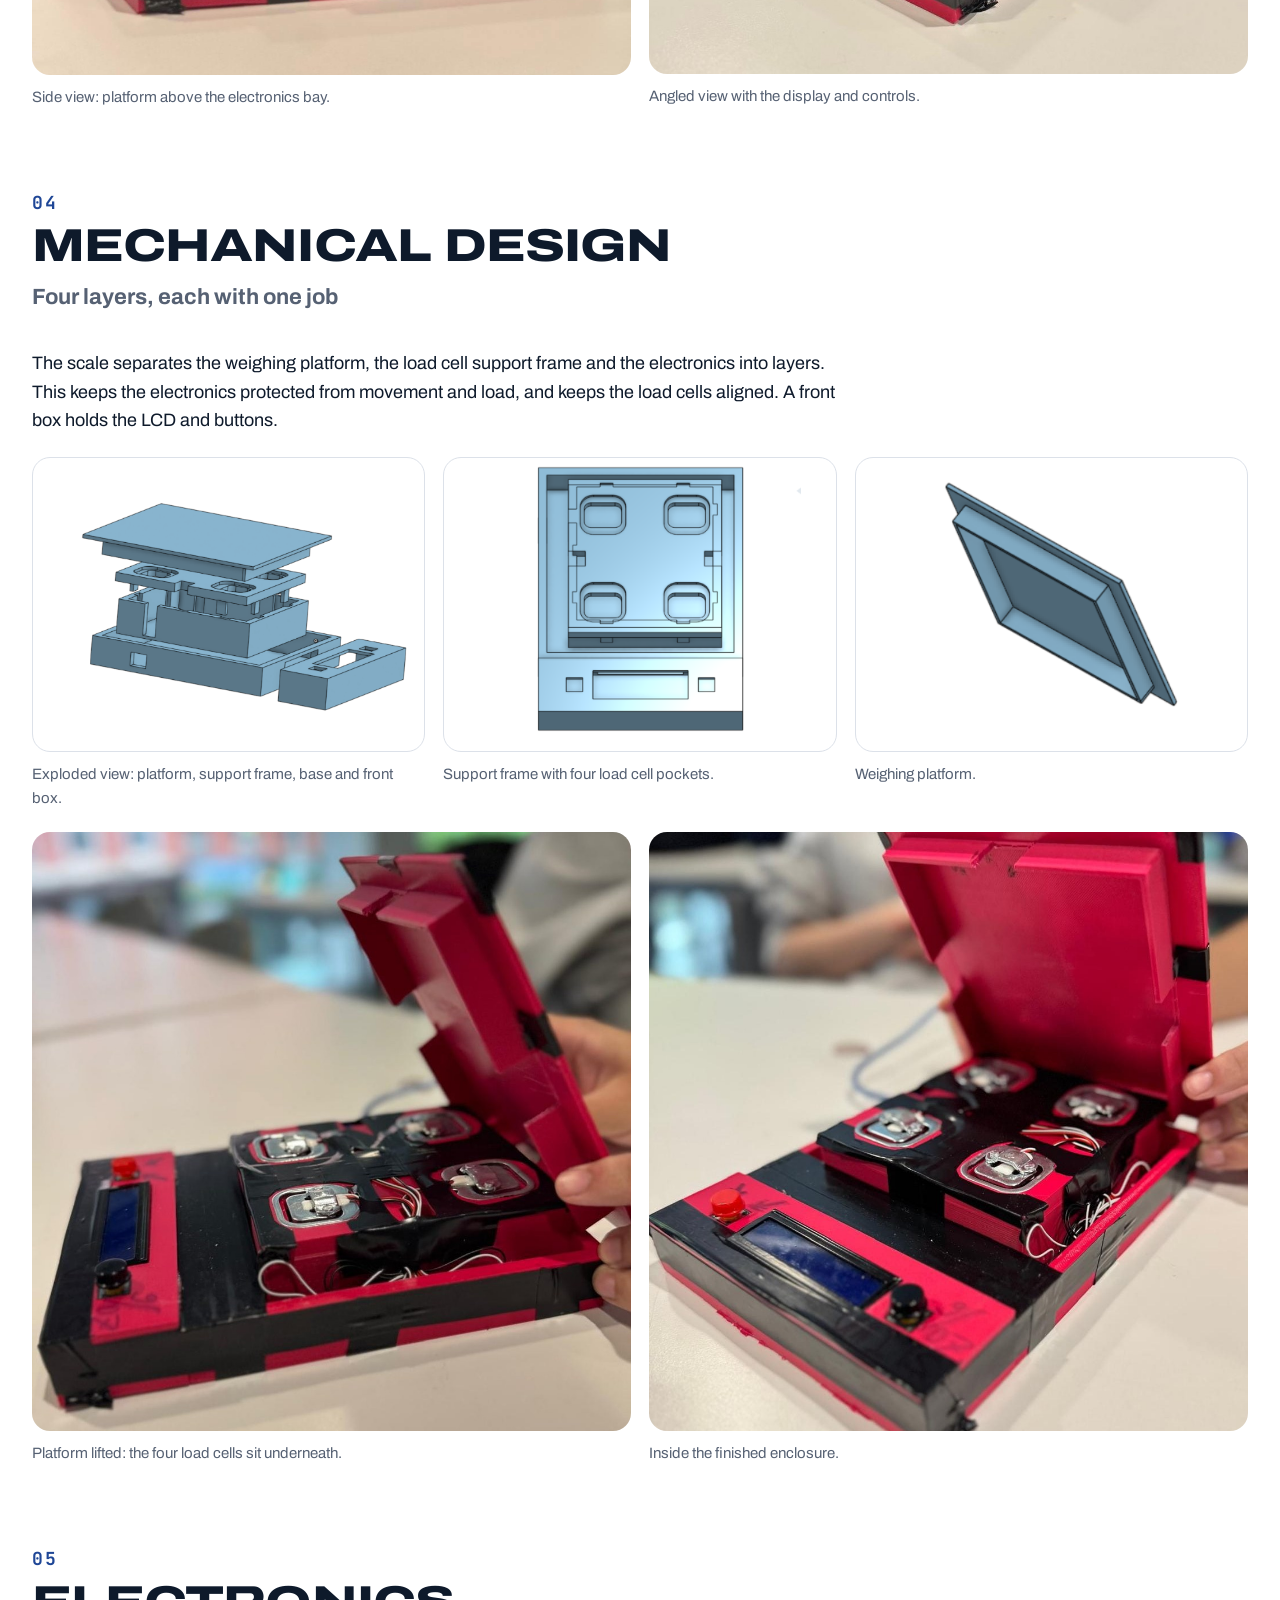
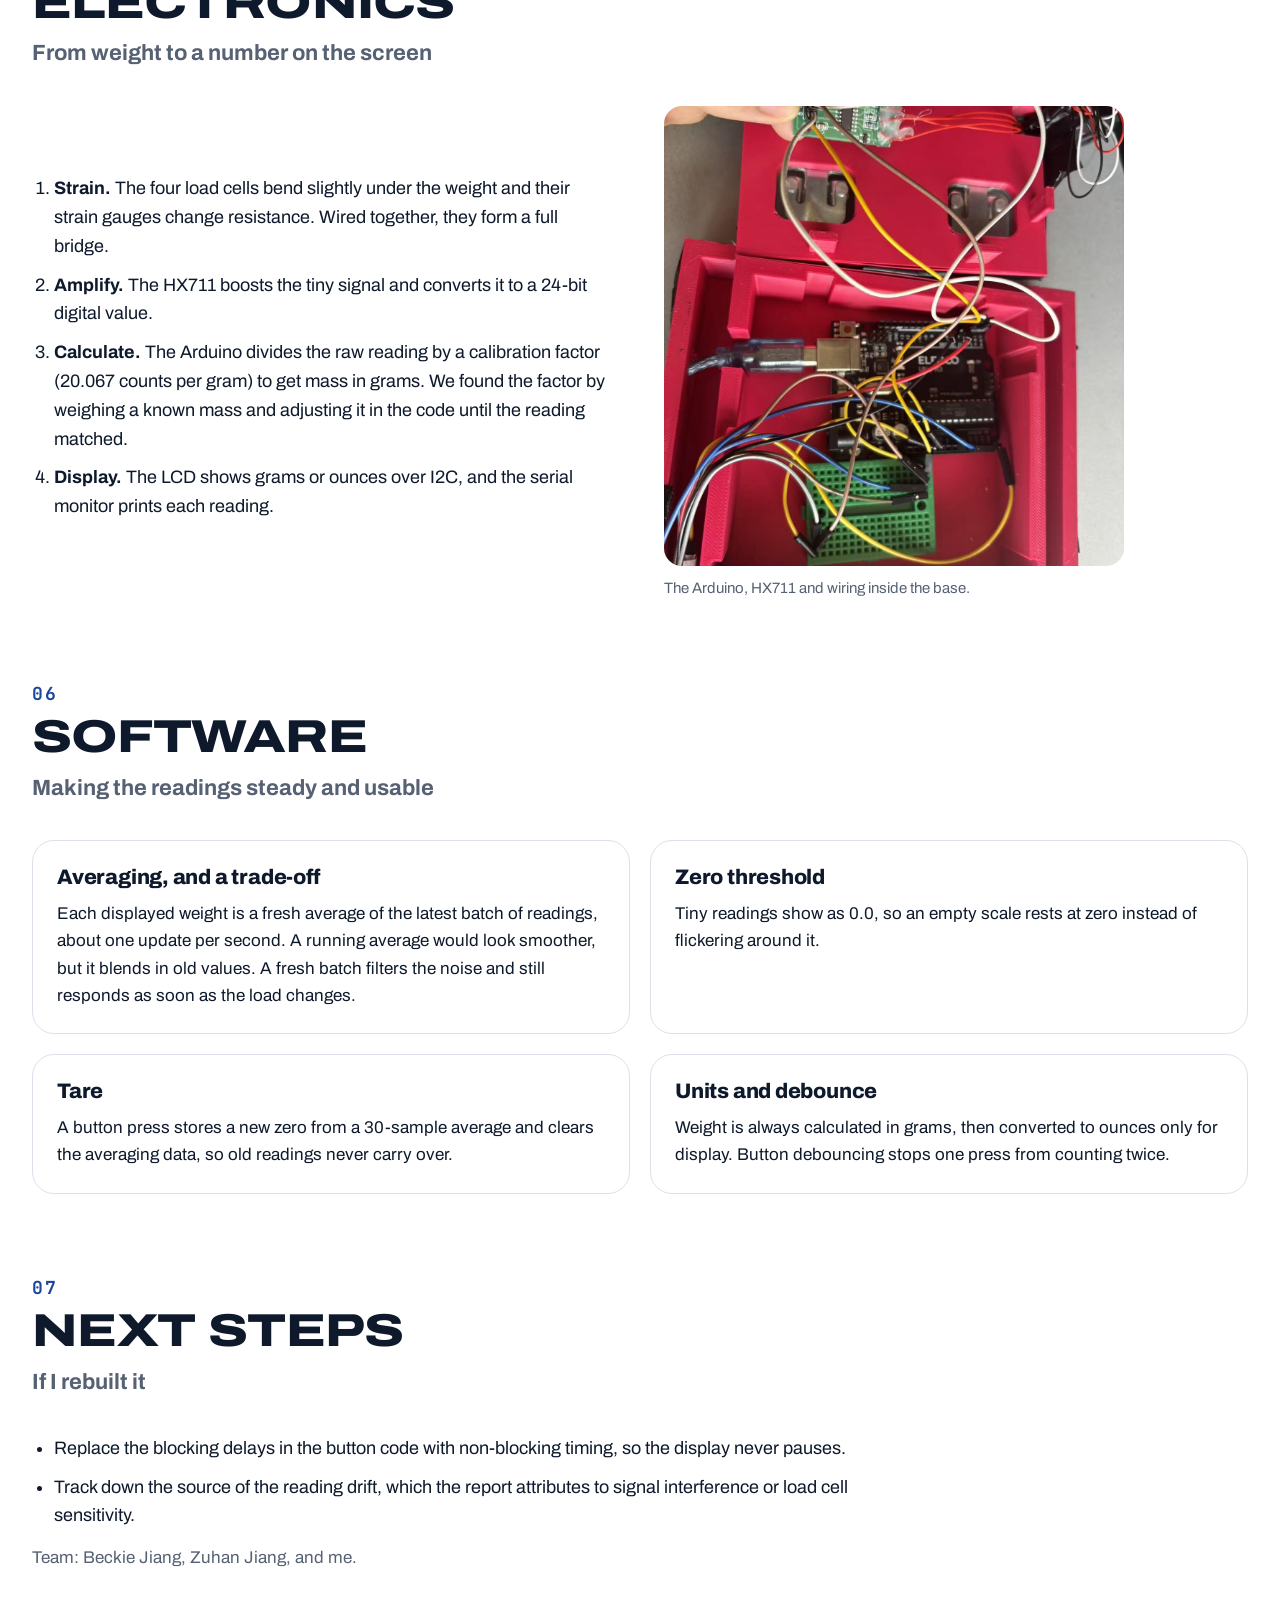
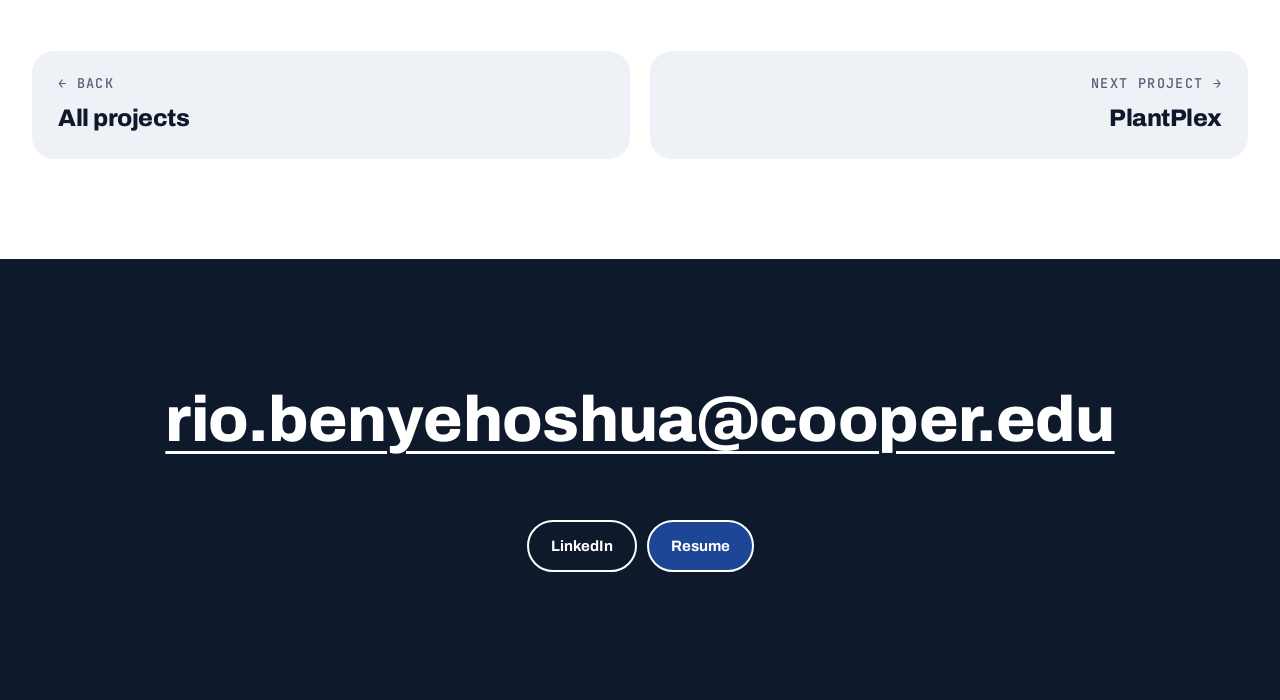
==== commit d375b2d8: "Rename scale project title to "Digital Scale" (site and PDF portfolio) Co-Authored-By: Claude Opus 5" ====
--- a/load-cell-scale.html
+++ b/load-cell-scale.html
@@ -3,26 +3,26 @@
 <head>
 <meta charset="utf-8">
 <meta name="viewport" content="width=device-width, initial-scale=1, viewport-fit=cover">
-<title>Digital Load Cell Scale | Rio Ben-Yehoshua</title>
+<title>Digital Scale | Rio Ben-Yehoshua</title>
 <meta name="description" content="A prototype digital scale: a custom enclosure, load cells, an HX711 amplifier, Arduino code and an LCD, with tare and gram/ounce controls.">
 <meta name="theme-color" content="#0e1a2b">
 <meta property="og:type" content="article">
 <meta property="og:site_name" content="Rio Ben-Yehoshua">
-<meta property="og:title" content="Digital Load Cell Scale | Rio Ben-Yehoshua">
+<meta property="og:title" content="Digital Scale | Rio Ben-Yehoshua">
 <meta property="og:description" content="A prototype digital scale: a custom enclosure, load cells, an HX711 amplifier, Arduino code and an LCD, with tare and gram/ounce controls.">
 <link rel="icon" href="images/favicon.svg" type="image/svg+xml">
 <link rel="preconnect" href="https://fonts.googleapis.com">
 <link rel="preconnect" href="https://fonts.gstatic.com" crossorigin>
 <link rel="stylesheet" href="https://fonts.googleapis.com/css2?family=Archivo:wdth,wght@62..125,400..900&family=JetBrains+Mono:wght@500;700&display=swap">
-<link rel="stylesheet" href="css/style.css?v=19">
+<link rel="stylesheet" href="css/style.css?v=20">
 </head>
 <body class="inner p-blue">
-<nav class="nav"><div class="wrap"><a class="brand" href="index.html">Rio Ben-Yehoshua</a><button class="navtoggle" type="button" aria-expanded="false">Menu</button><div class="links"><a href="index.html">Home</a><div class="dd"><a href="index.html#projects" data-s="projects">Projects ▾</a><div class="menu"><div><a href="ping-pong.html">Ping Pong Recirculation System<small>Autonomous launch-and-catch machine</small></a><a href="load-cell-scale.html">Digital Load Cell Scale<small>Arduino scale built on four load cells</small></a><a href="plantplex.html">PlantPlex<small>Self-watering indoor farming grid</small></a><a class="sep" href="index.html#projects">See all projects →</a></div></div></div><a href="index.html#current">Current work</a><a href="index.html#shop">Builds</a><div class="dd"><a href="index.html#profile" data-s="profile skills activities">About ▾</a><div class="menu sm"><div><a href="index.html#profile">About me</a><a href="index.html#skills">Skills</a><a href="index.html#activities">Beyond the classroom</a></div></div></div><a href="index.html#contact">Contact</a><a class="cta" href="files/Rio-Ben-Yehoshua-Resume.pdf" target="_blank" rel="noopener">Resume</a></div></div></nav>
+<nav class="nav"><div class="wrap"><a class="brand" href="index.html">Rio Ben-Yehoshua</a><button class="navtoggle" type="button" aria-expanded="false">Menu</button><div class="links"><a href="index.html">Home</a><div class="dd"><a href="index.html#projects" data-s="projects">Projects ▾</a><div class="menu"><div><a href="ping-pong.html">Ping Pong Recirculation System<small>Autonomous launch-and-catch machine</small></a><a href="load-cell-scale.html">Digital Scale<small>Arduino scale built on four load cells</small></a><a href="plantplex.html">PlantPlex<small>Self-watering indoor farming grid</small></a><a class="sep" href="index.html#projects">See all projects →</a></div></div></div><a href="index.html#current">Current work</a><a href="index.html#shop">Builds</a><div class="dd"><a href="index.html#profile" data-s="profile skills activities">About ▾</a><div class="menu sm"><div><a href="index.html#profile">About me</a><a href="index.html#skills">Skills</a><a href="index.html#activities">Beyond the classroom</a></div></div></div><a href="index.html#contact">Contact</a><a class="cta" href="files/Rio-Ben-Yehoshua-Resume.pdf" target="_blank" rel="noopener">Resume</a></div></div></nav>
 <header class="pagehead"><div class="wrap"><div class="herobox">
   <div class="grid">
     <div>
       <span class="mono" style="color:var(--c);font-weight:700">Project · ME 104 · Spring 2026</span>
-      <h1>Digital Load Cell Scale</h1>
+      <h1>Digital Scale</h1>
       <p class="intro">A digital scale built from four load cells, an HX711 amplifier and an Arduino, in a layered 3D-printed enclosure with an LCD, a tare button and gram/ounce switching.</p>
       <div class="statrow"><div><b>0.9999</b><span>R² linearity</span></div><div><b>0.84%</b><span>full-scale error</span></div></div>
       <p class="rolebox"><span class="mono">My role</span><span>Enclosure design and the weighing code</span></p>
--- a/css/style.css
+++ b/css/style.css
@@ -286,8 +286,8 @@
   -webkit-mask-image:linear-gradient(to top,#000 calc(var(--o,0)*130% - 30%),transparent calc(var(--o,0)*130%));
   mask-image:linear-gradient(to top,#000 calc(var(--o,0)*130% - 30%),transparent calc(var(--o,0)*130%))}
 .band.flip .mcol{order:2}
-.band .claim{font-weight:700;font-size:19px;border-left:4px solid var(--c);padding-left:14px;margin:34px 0 0}
-@media(max-width:860px){.band.flip .mcol{order:0}.band .claim{margin-top:26px}}
+
+@media(max-width:860px){.band.flip .mcol{order:0}}
 @media(prefers-reduced-motion:reduce){.lid .open{transform:none}}
 @media(max-width:860px){
   .pagehead .grid,.split,.g2,.g3,.vids,.pairs,.pager,.build,.rows.two>div{grid-template-columns:1fr;gap:24px}
@@ -299,5 +299,15 @@
 .tape{position:absolute;right:-18px;top:-20px;max-width:230px;margin:0;padding:10px 18px;background:#f3e6c4;color:#2b2a26;font-family:"JetBrains Mono",monospace;font-size:14px;font-weight:700;line-height:1.35;letter-spacing:0;text-transform:none;
   transform:rotate(3deg);box-shadow:0 6px 14px rgba(0,0,0,.18);opacity:1!important;
   clip-path:polygon(0 4%,3% 0,97% 3%,100% 0,99% 50%,100% 96%,96% 100%,4% 97%,0 100%,1% 50%);transition:transform .5s cubic-bezier(.2,.7,.2,1)}
-.band:hover .tape{transform:rotate(-1deg) translateY(-4px)}
-@media(max-width:860px){.tape{right:-4px;top:-18px;max-width:200px;font-size:13px}}
+.tape.l{right:auto;left:-18px;transform:rotate(-3deg)}
+.band:hover .tape{transform:rotate(-1deg) translateY(-4px)}.band:hover .tape.l{transform:rotate(1deg) translateY(-4px)}
+@media(max-width:860px){.tape{right:-4px;top:-18px;max-width:200px;font-size:13px}.tape.l{left:-4px}}
+/* first try vs. final (PlantPlex pods) */
+.vs{display:grid;grid-template-columns:1fr auto 1fr;gap:22px;align-items:start;margin-top:22px;max-width:980px}
+.vsimg{position:relative}
+.vs img{aspect-ratio:4/5;object-fit:cover;border-radius:18px}
+.vstag{position:absolute;left:14px;bottom:14px;background:var(--ink);color:#fff;padding:6px 12px;border-radius:99px;font-size:13px;font-weight:700}
+.vs .tape{top:-16px;left:-12px}
+.vsarrow{align-self:center;font-size:56px;font-weight:900;color:var(--c);margin-top:-40px}
+.shots.one{max-width:460px}
+@media(max-width:700px){.vs{grid-template-columns:1fr;gap:10px}.vsarrow{transform:rotate(90deg);justify-self:center;margin:0;font-size:32px}.vs .tape{left:-4px}}
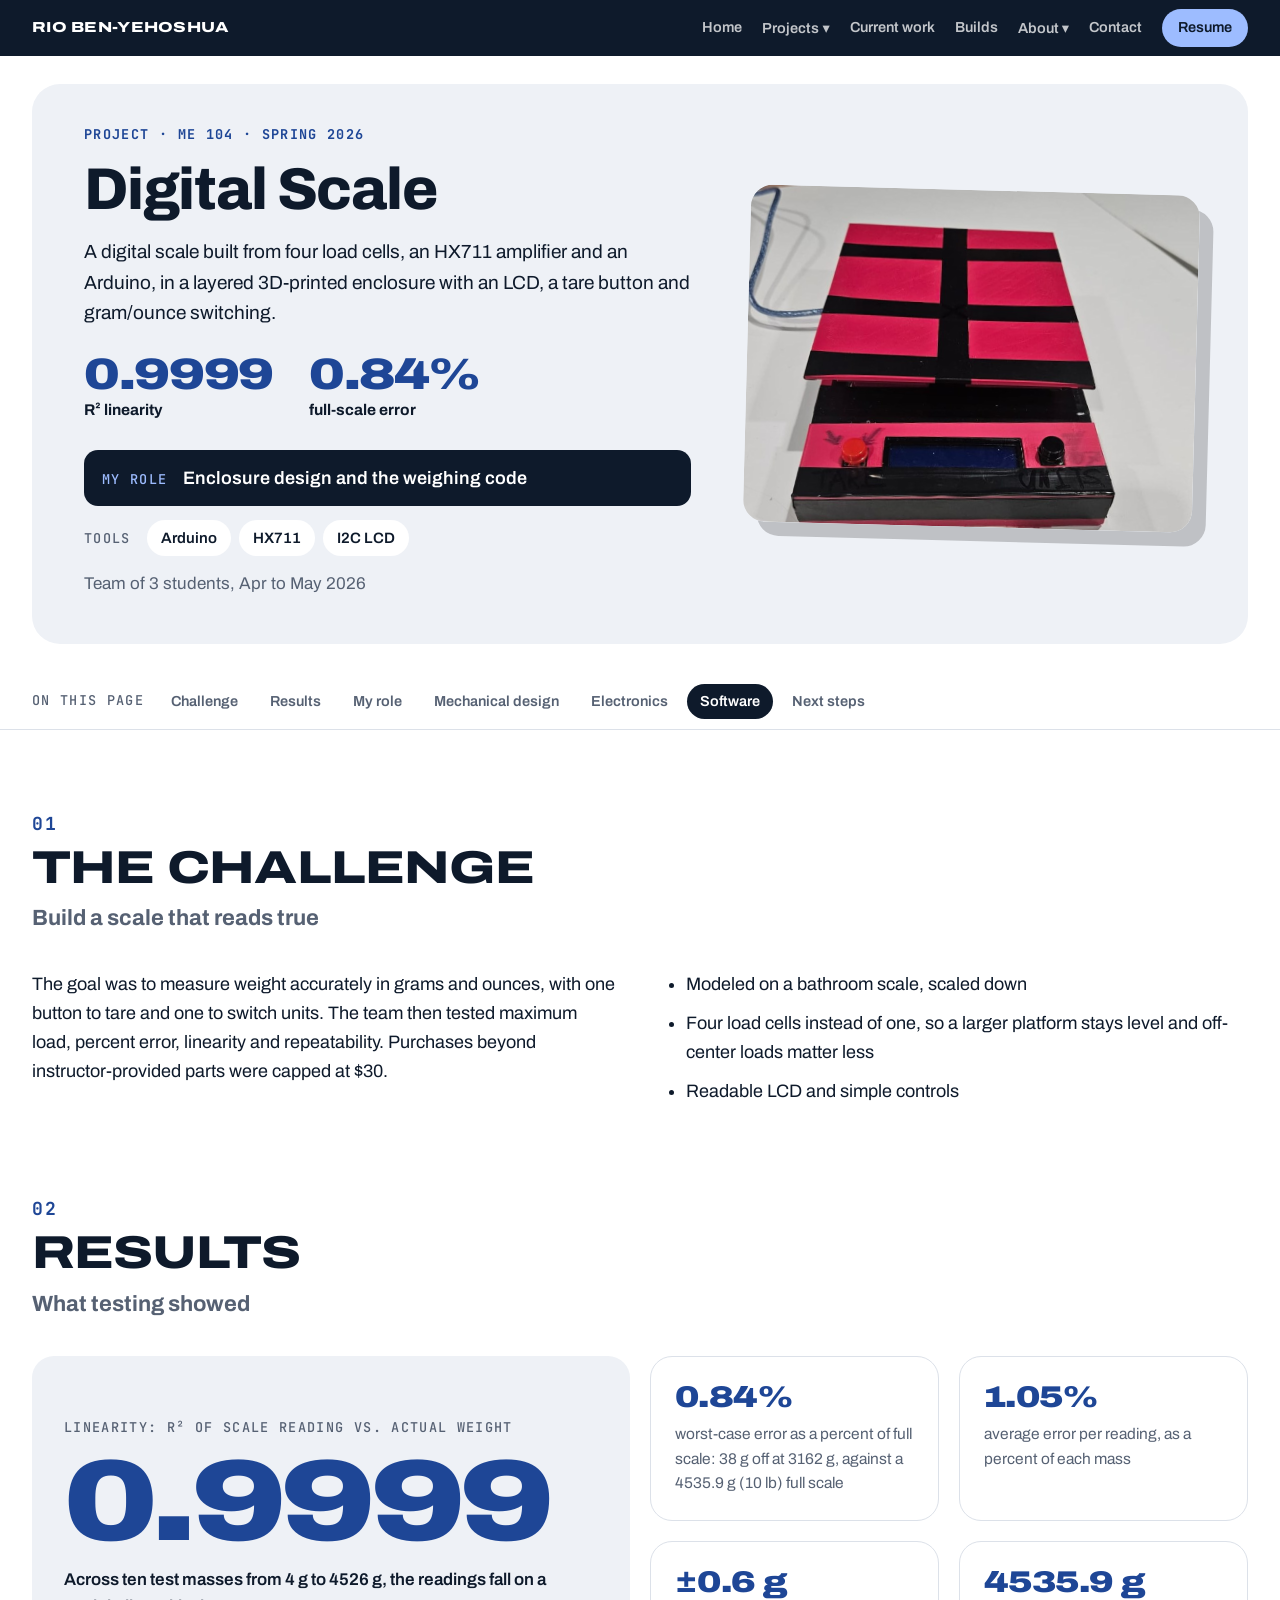
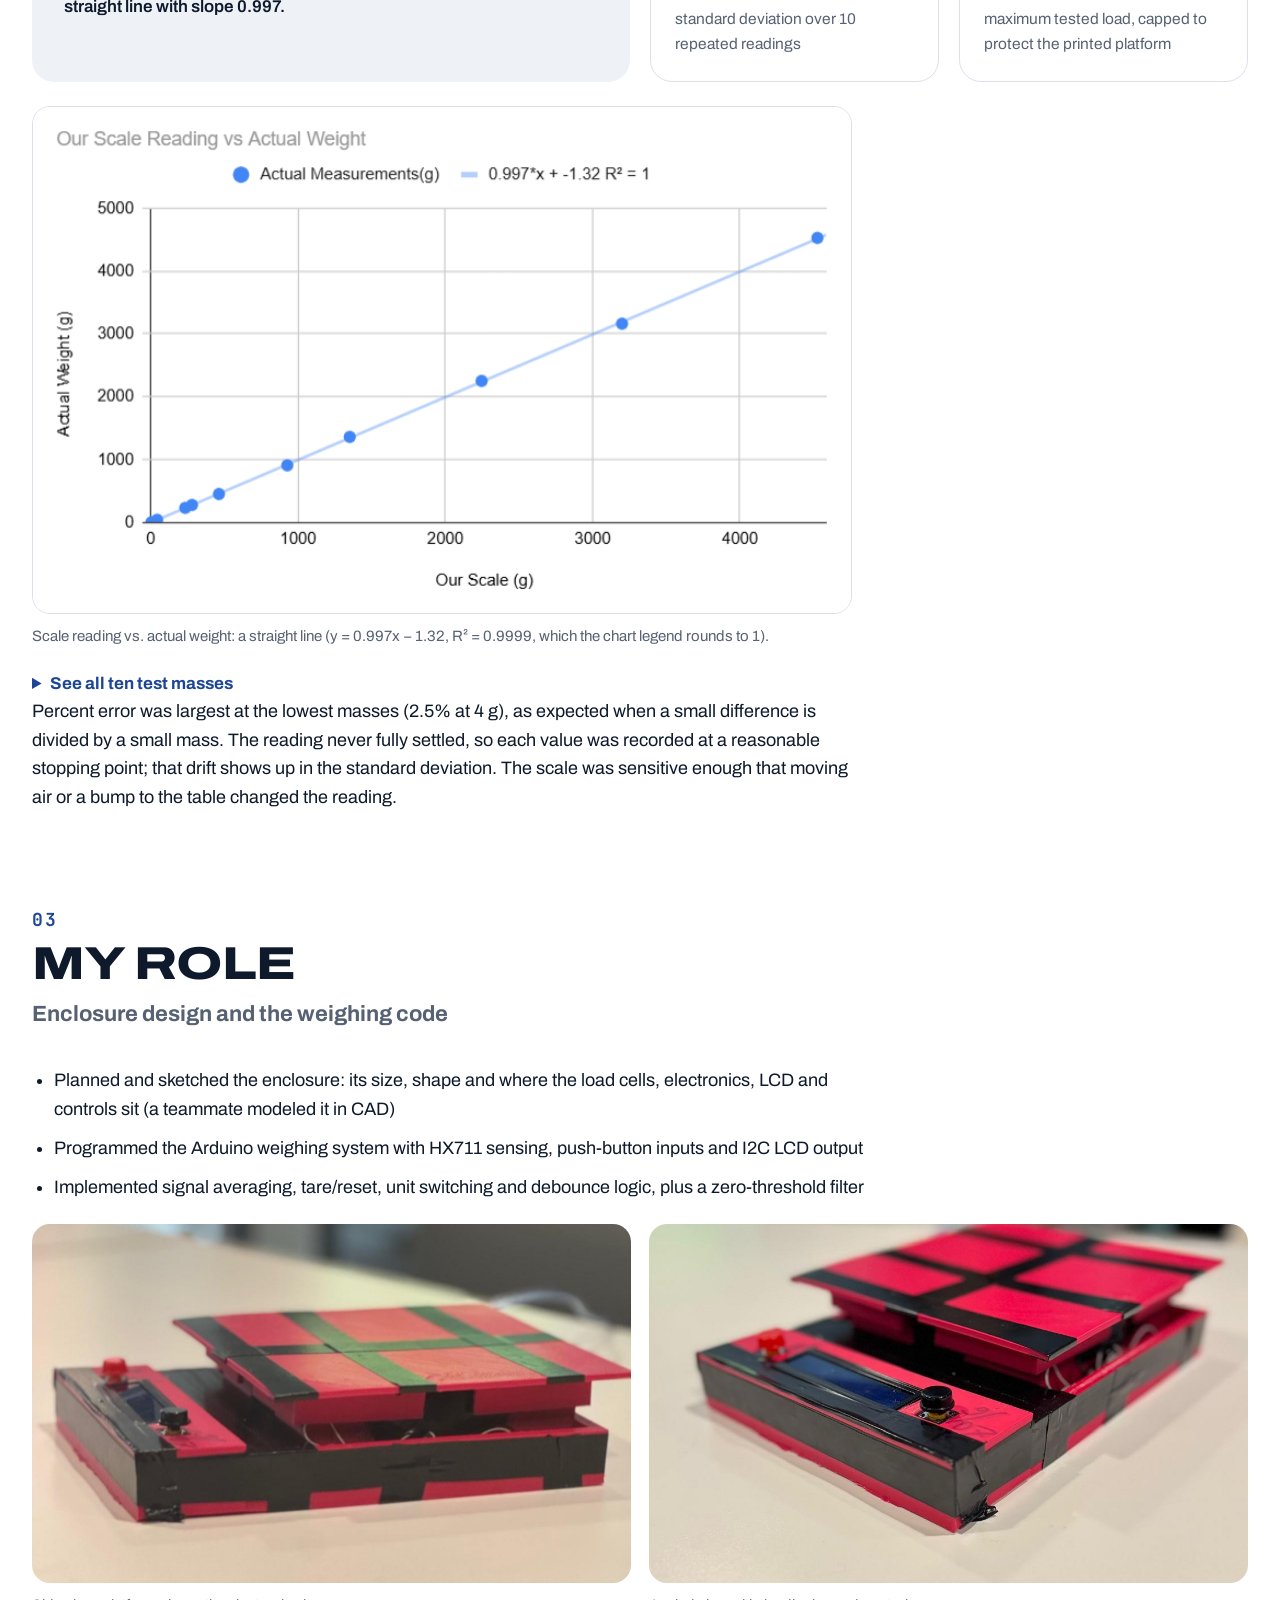
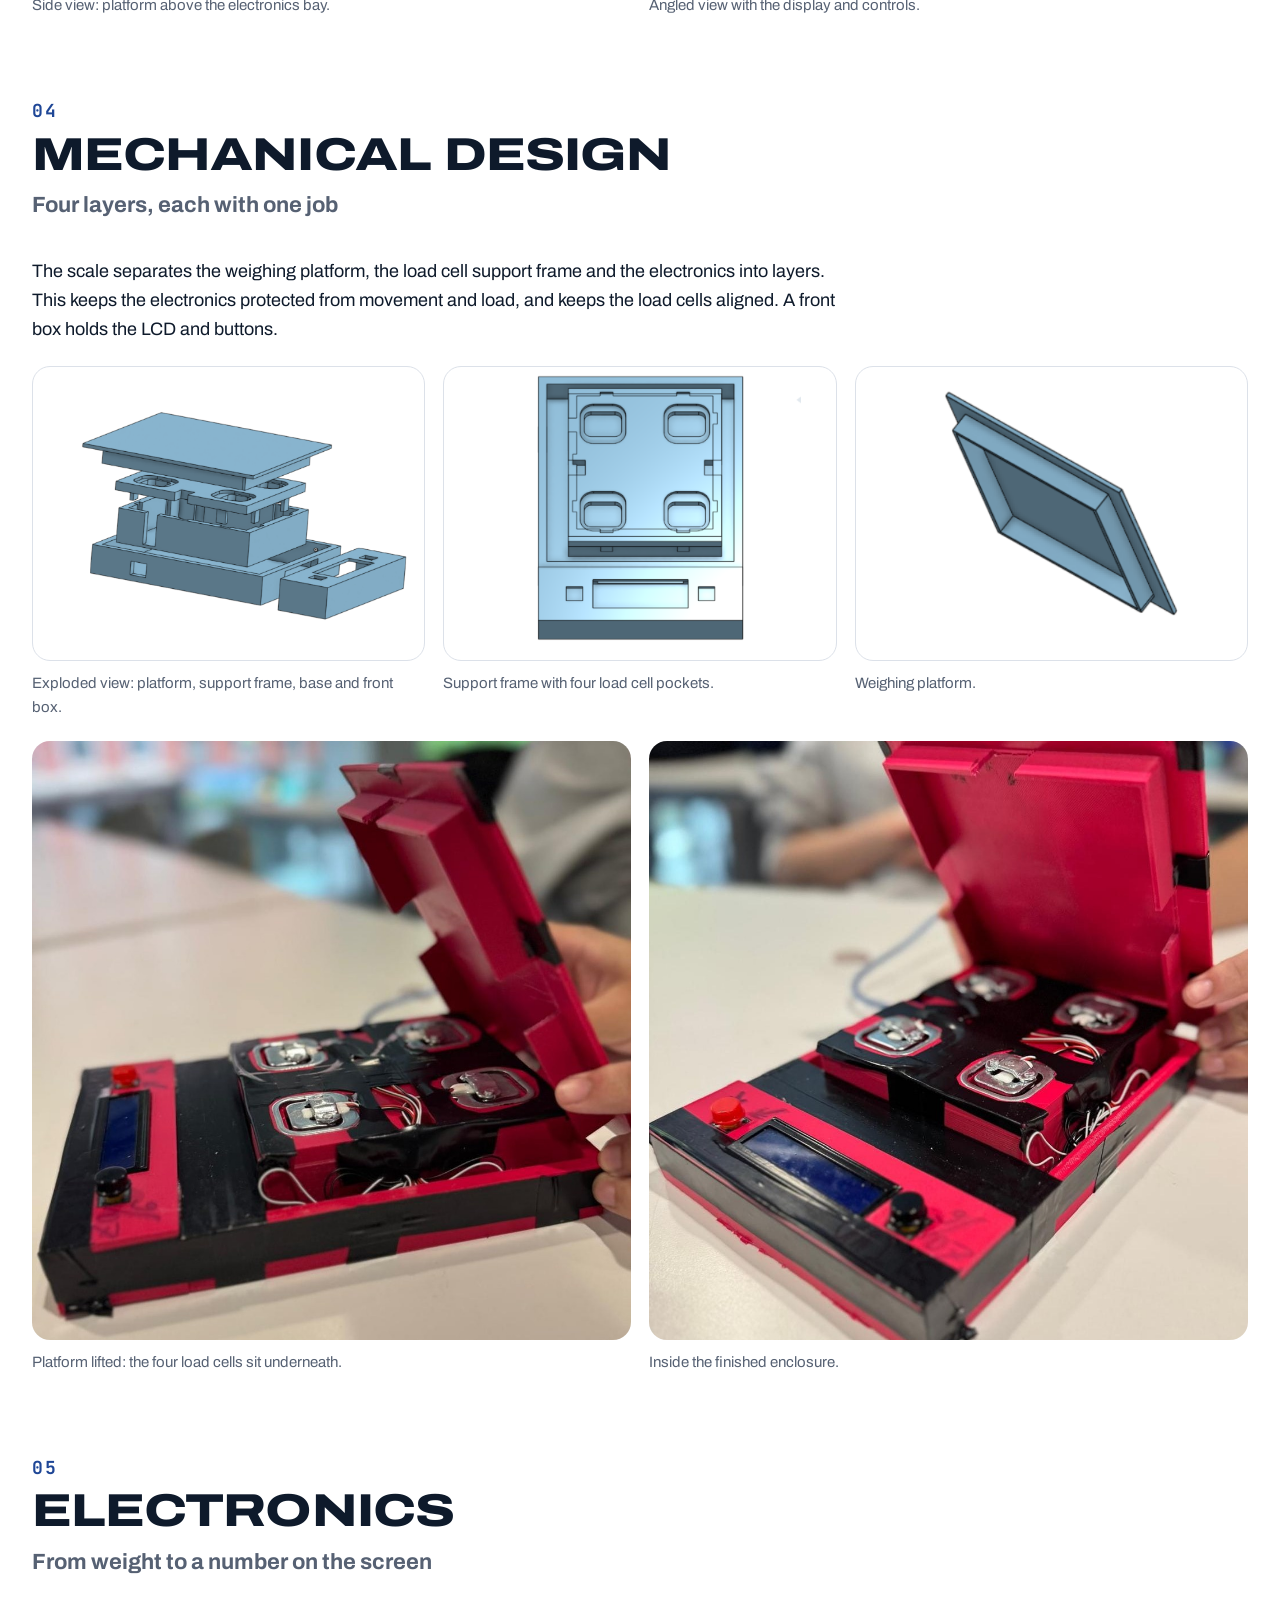
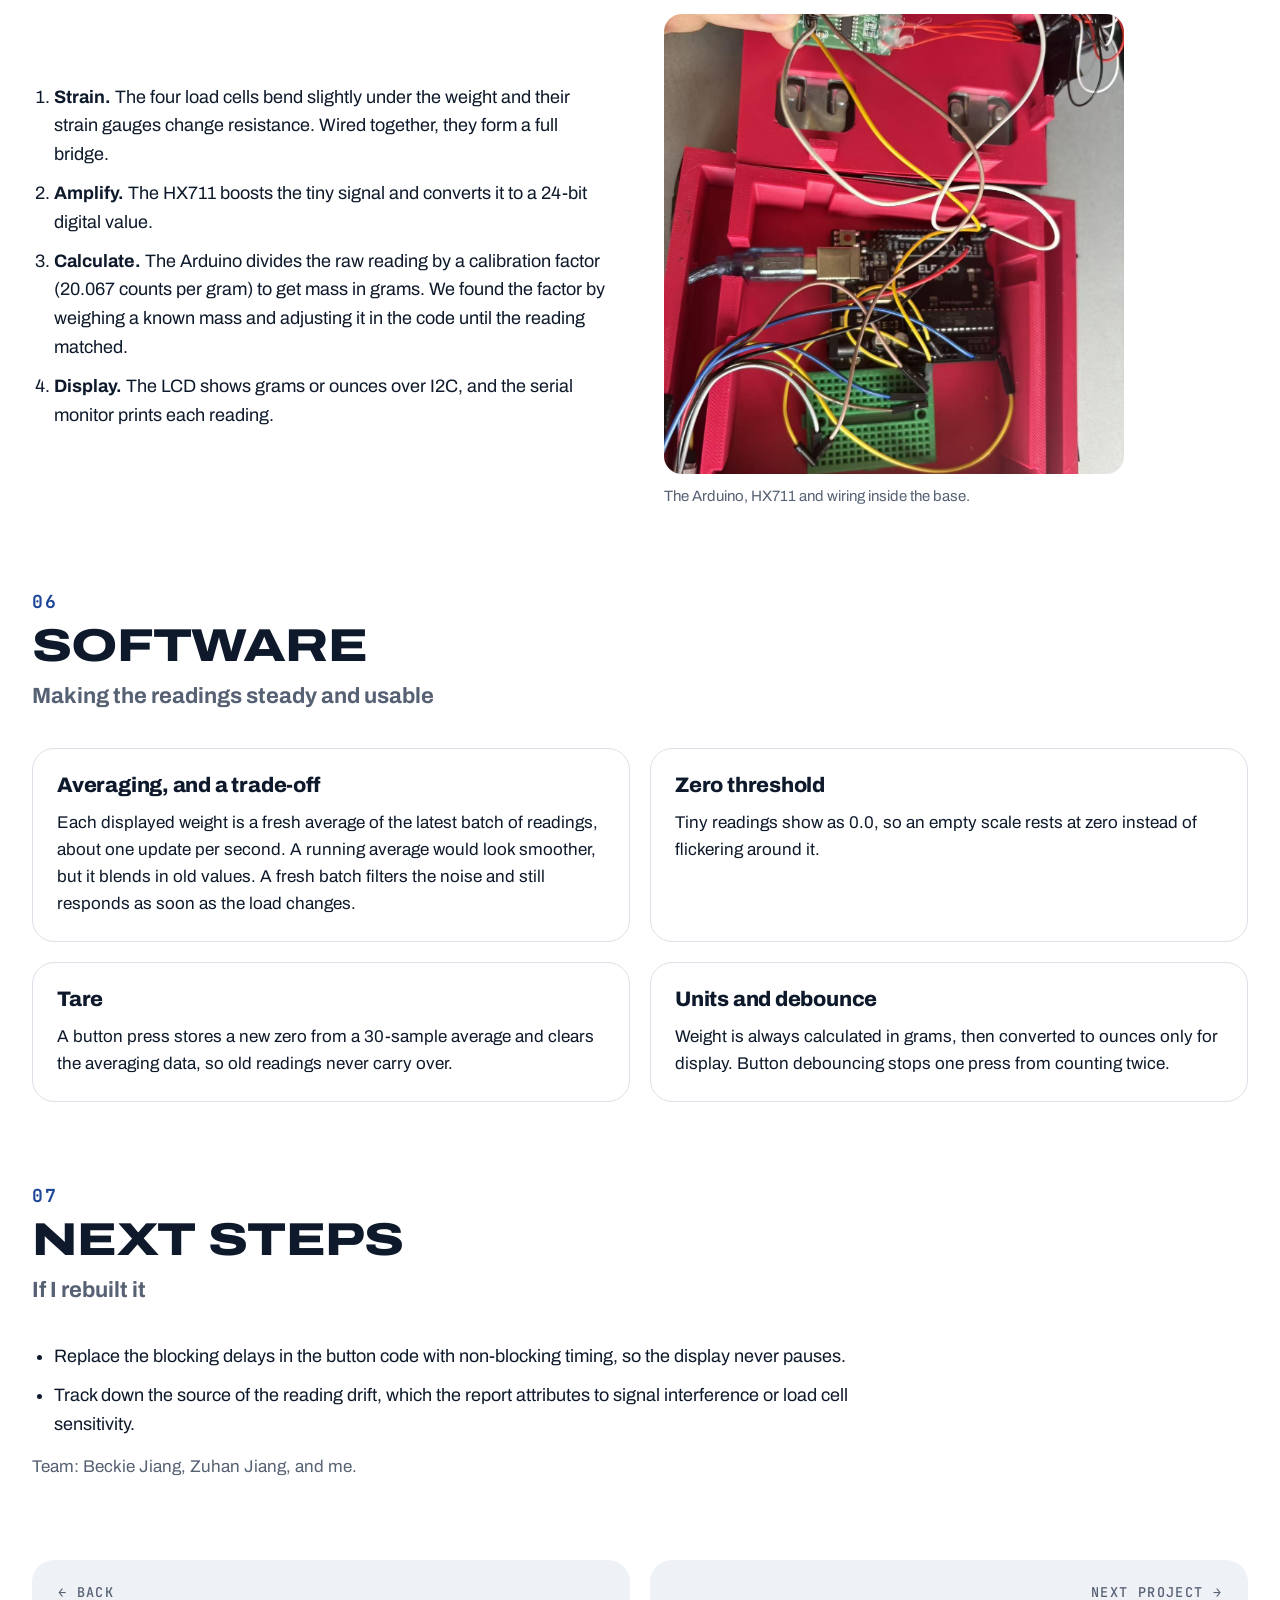
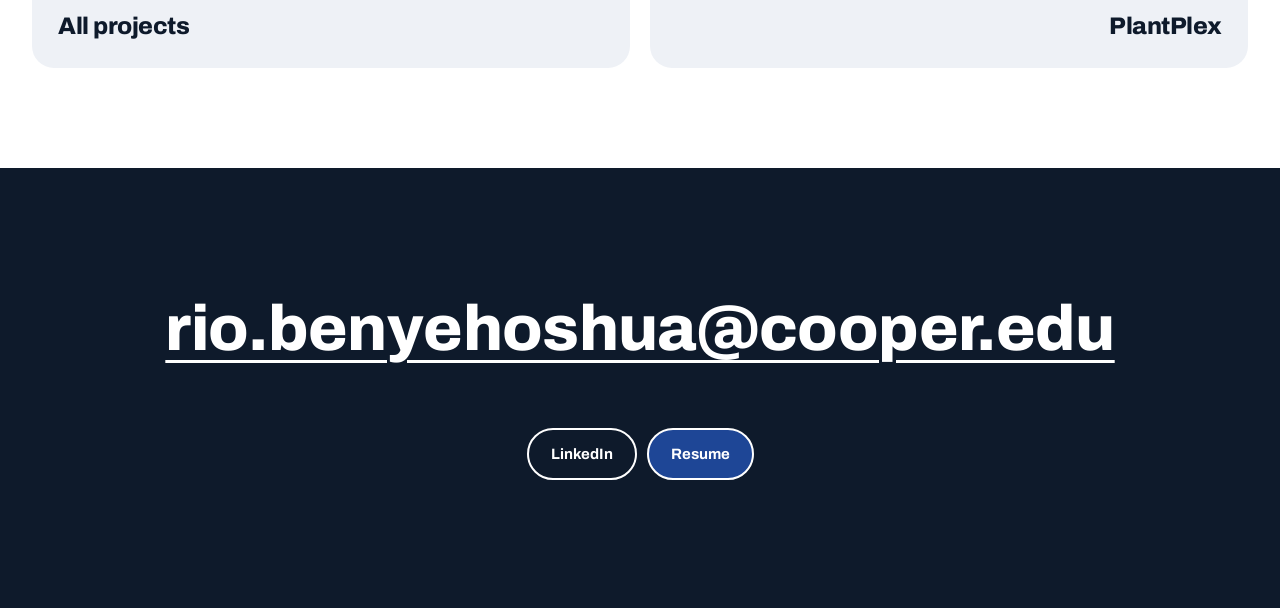
==== commit 601d490f: "Load cell scale: remove under-$30 / bathroom-scale sentence Co-Authored-By: Claude Opus 5.5 <noreply" ====
--- a/load-cell-scale.html
+++ b/load-cell-scale.html
@@ -14,7 +14,7 @@
 <link rel="preconnect" href="https://fonts.googleapis.com">
 <link rel="preconnect" href="https://fonts.gstatic.com" crossorigin>
 <link rel="stylesheet" href="https://fonts.googleapis.com/css2?family=Archivo:wdth,wght@62..125,400..900&family=JetBrains+Mono:wght@500;700&display=swap">
-<link rel="stylesheet" href="css/style.css?v=20">
+<link rel="stylesheet" href="css/style.css?v=21">
 </head>
 <body class="inner p-blue">
 <nav class="nav"><div class="wrap"><a class="brand" href="index.html">Rio Ben-Yehoshua</a><button class="navtoggle" type="button" aria-expanded="false">Menu</button><div class="links"><a href="index.html">Home</a><div class="dd"><a href="index.html#projects" data-s="projects">Projects ▾</a><div class="menu"><div><a href="ping-pong.html">Ping Pong Recirculation System<small>Autonomous launch-and-catch machine</small></a><a href="load-cell-scale.html">Digital Scale<small>Arduino scale built on four load cells</small></a><a href="plantplex.html">PlantPlex<small>Self-watering indoor farming grid</small></a><a class="sep" href="index.html#projects">See all projects →</a></div></div></div><a href="index.html#current">Current work</a><a href="index.html#shop">Builds</a><div class="dd"><a href="index.html#profile" data-s="profile skills activities">About ▾</a><div class="menu sm"><div><a href="index.html#profile">About me</a><a href="index.html#skills">Skills</a><a href="index.html#activities">Beyond the classroom</a></div></div></div><a href="index.html#contact">Contact</a><a class="cta" href="files/Rio-Ben-Yehoshua-Resume.pdf" target="_blank" rel="noopener">Resume</a></div></div></nav>
@@ -58,7 +58,6 @@
       <tr><td>1362</td><td>1351.2</td><td>0.79%</td></tr><tr><td>2252</td><td>2246.7</td><td>0.24%</td></tr><tr><td>3162</td><td>3200</td><td>1.20%</td></tr>
       <tr><td>4526</td><td>4526.7</td><td>0.02%</td></tr></tbody></table>
   </details>
-  <p class="txt" style="margin-top:20px"><b>All the parts cost under $30, and it rivals a store-bought bathroom scale:</b> its worst error, 38 g, is smaller than the 0.1 lb (45 g) step a typical digital bathroom scale displays.</p>
   <p class="txt">Percent error was largest at the lowest masses (2.5% at 4 g), as expected when a small difference is divided by a small mass. The reading never fully settled, so each value was recorded at a reasonable stopping point; that drift shows up in the standard deviation. The scale was sensitive enough that moving air or a bump to the table changed the reading.</p>
 </div></section>
 <section id="role"><div class="wrap">
--- a/css/style.css
+++ b/css/style.css
@@ -30,7 +30,7 @@
 .hero h1::after{content:"";display:block;width:96px;height:8px;background:var(--k);margin-top:22px}
 .herogrid{display:grid;grid-template-columns:1fr 1.1fr;gap:56px;align-items:center}
 .who{display:flex;gap:18px;align-items:center;margin-bottom:18px}
-.who img{width:108px;height:108px;border-radius:50%;object-fit:cover;object-position:50% 20%;flex:none}
+.who img{width:150px;height:150px;border-radius:50%;object-fit:cover;object-position:50% 20%;flex:none}
 .lede{font-size:21px;margin:0;font-weight:500}
 .seek{background:var(--ink);color:#fff;padding:14px 18px;border-radius:14px;display:flex;gap:12px;align-items:baseline;font-weight:600}
 @keyframes pulse{50%{opacity:.35}}
@@ -177,6 +177,7 @@
 .heromedia video{aspect-ratio:16/9}
 @media(min-width:861px){.herobox{padding:36px 52px 46px}}
 @media(max-width:860px){.hero h1{font-size:7.6vw}.hero h1 em{display:block}.who{align-items:flex-start}}
+@media(max-width:560px){.who img{width:120px;height:120px}}
 /* ---- menu: longer names, so it folds into the Menu button earlier ---- */
 .nav .links{gap:20px}.nav a{font-size:14.5px}
 @media(max-width:1180px){
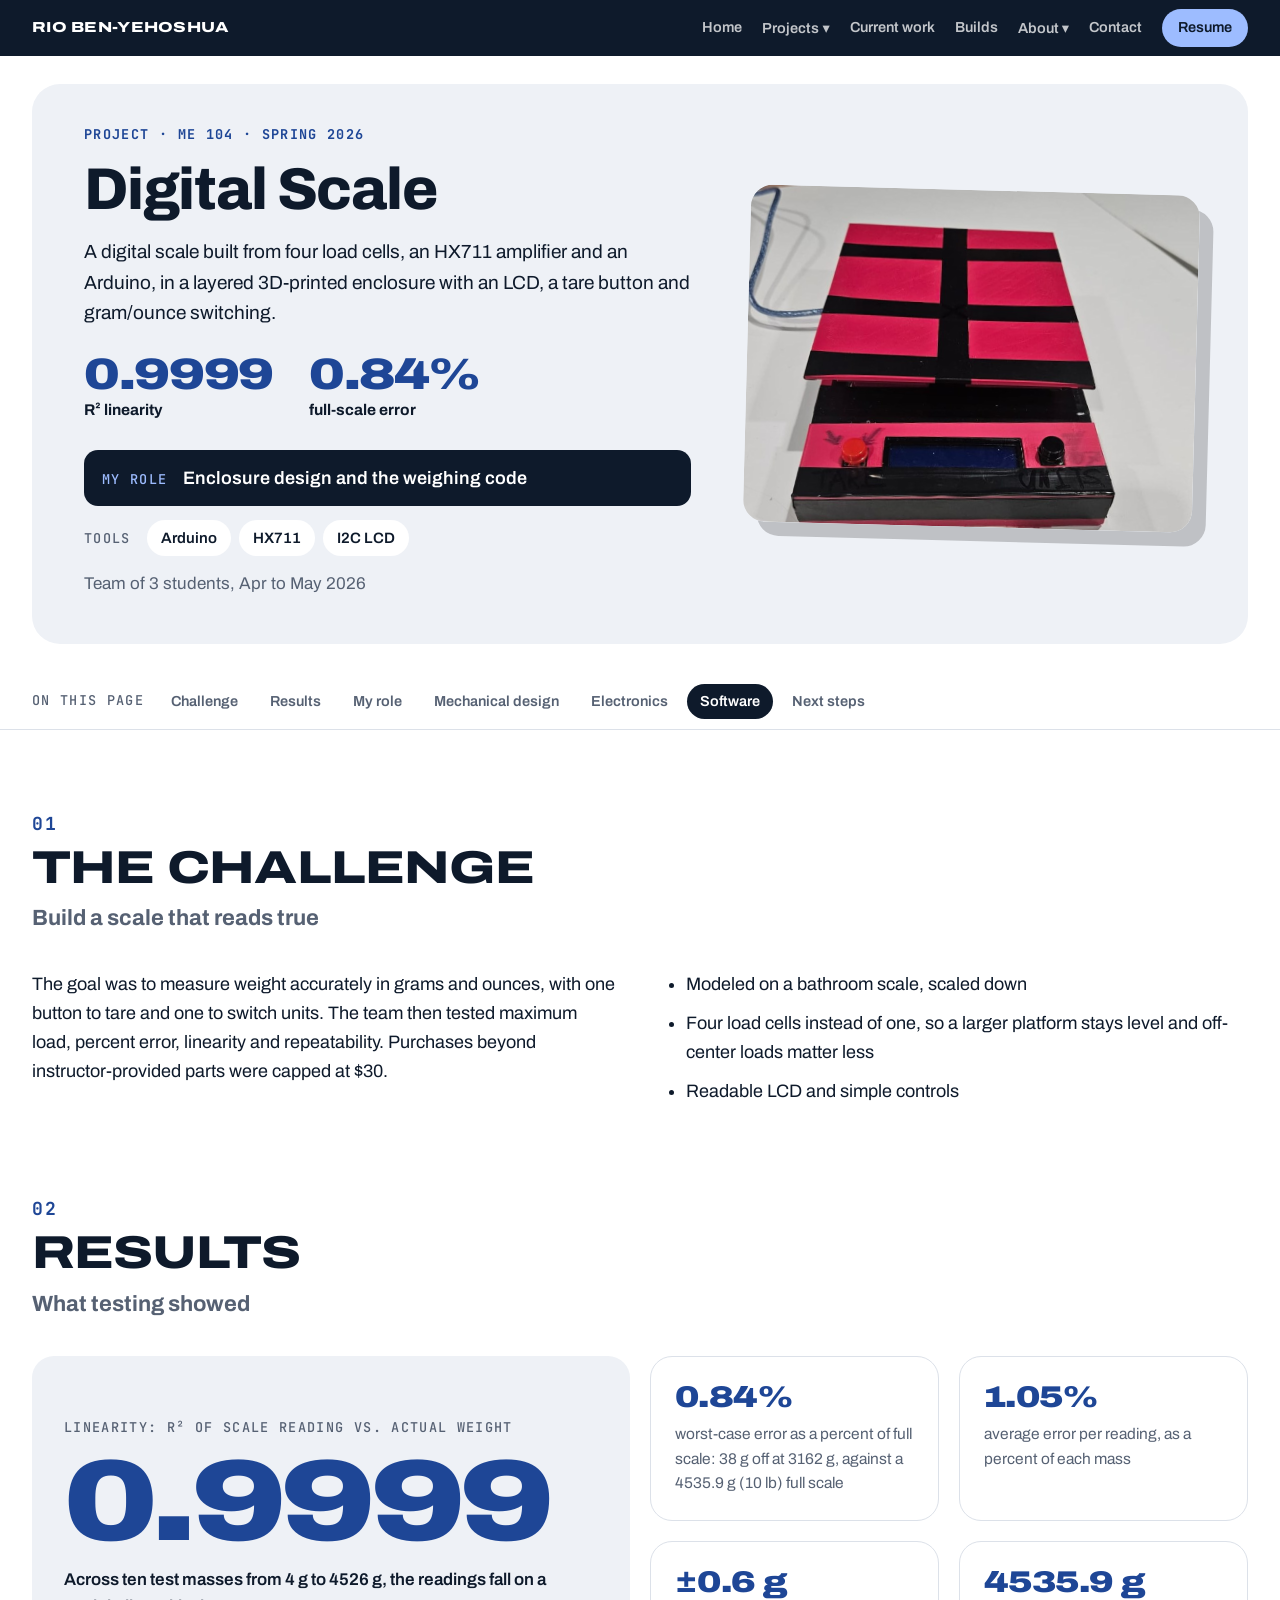
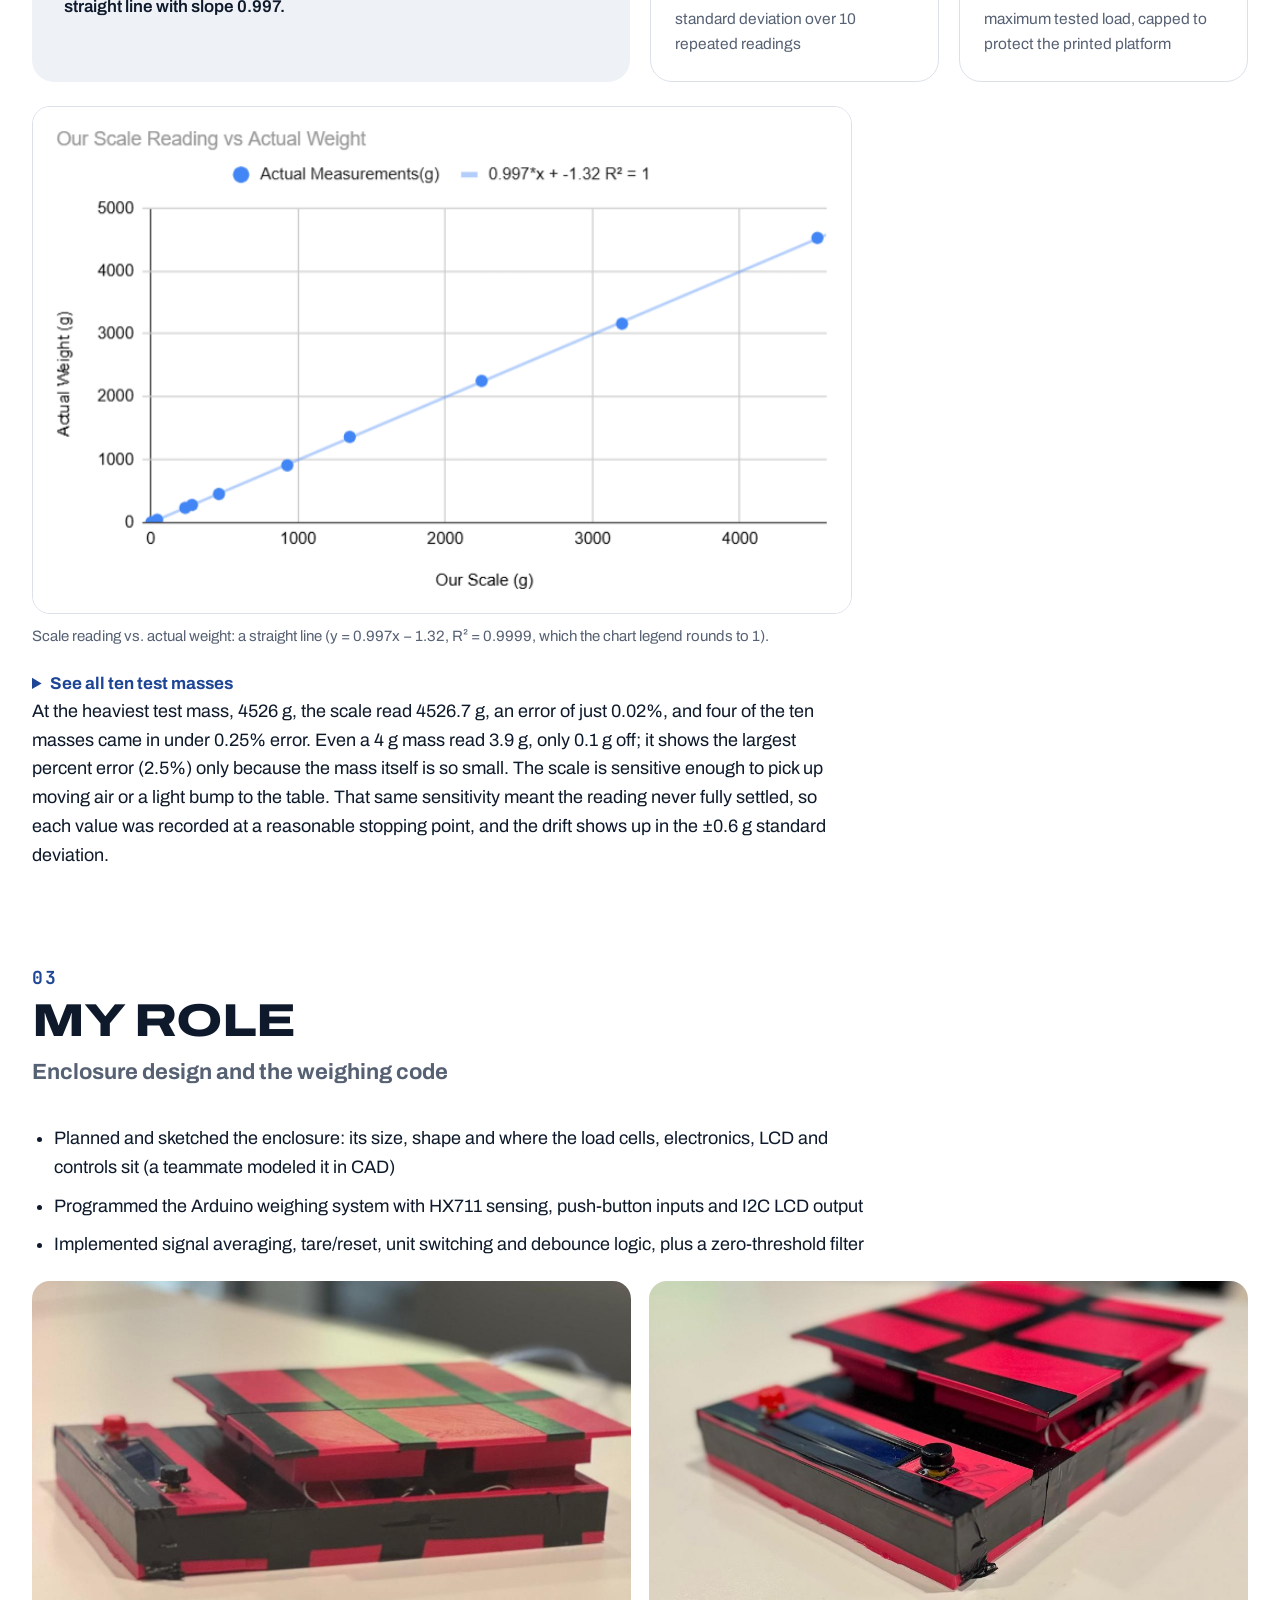
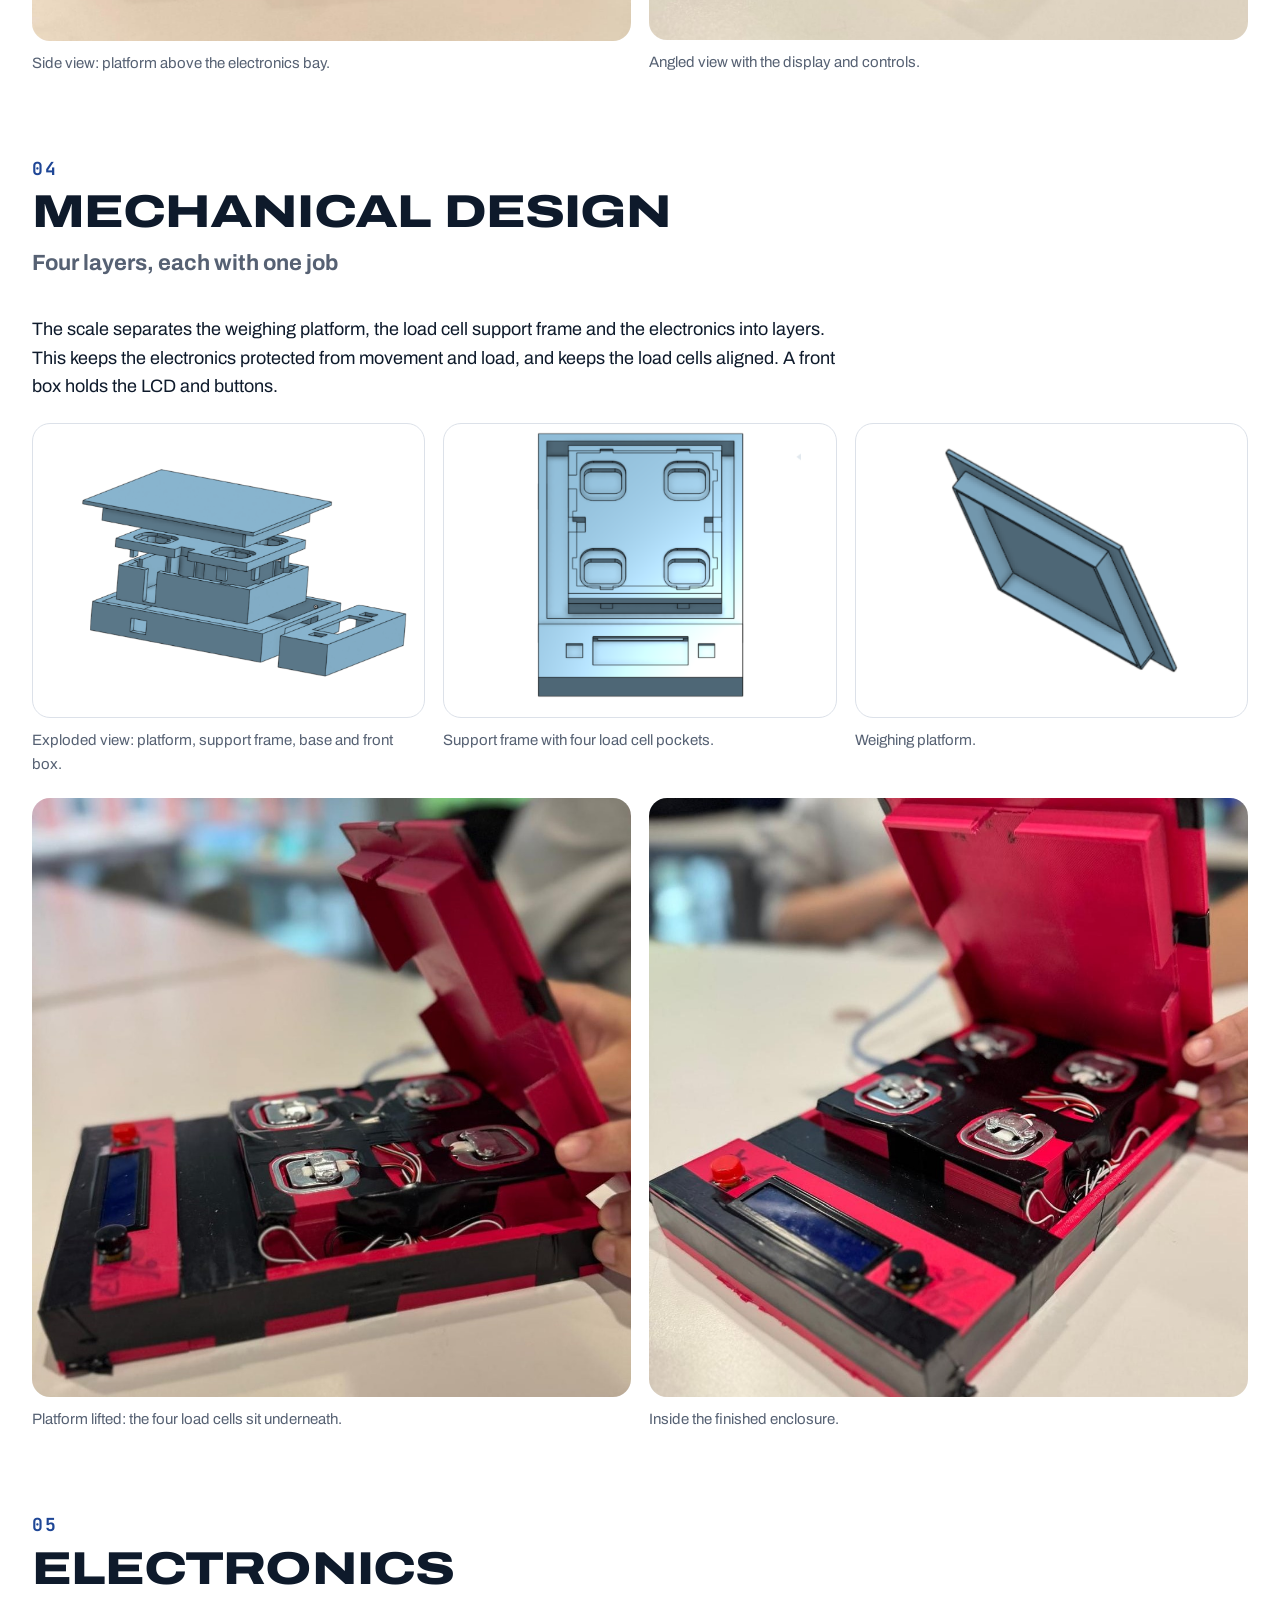
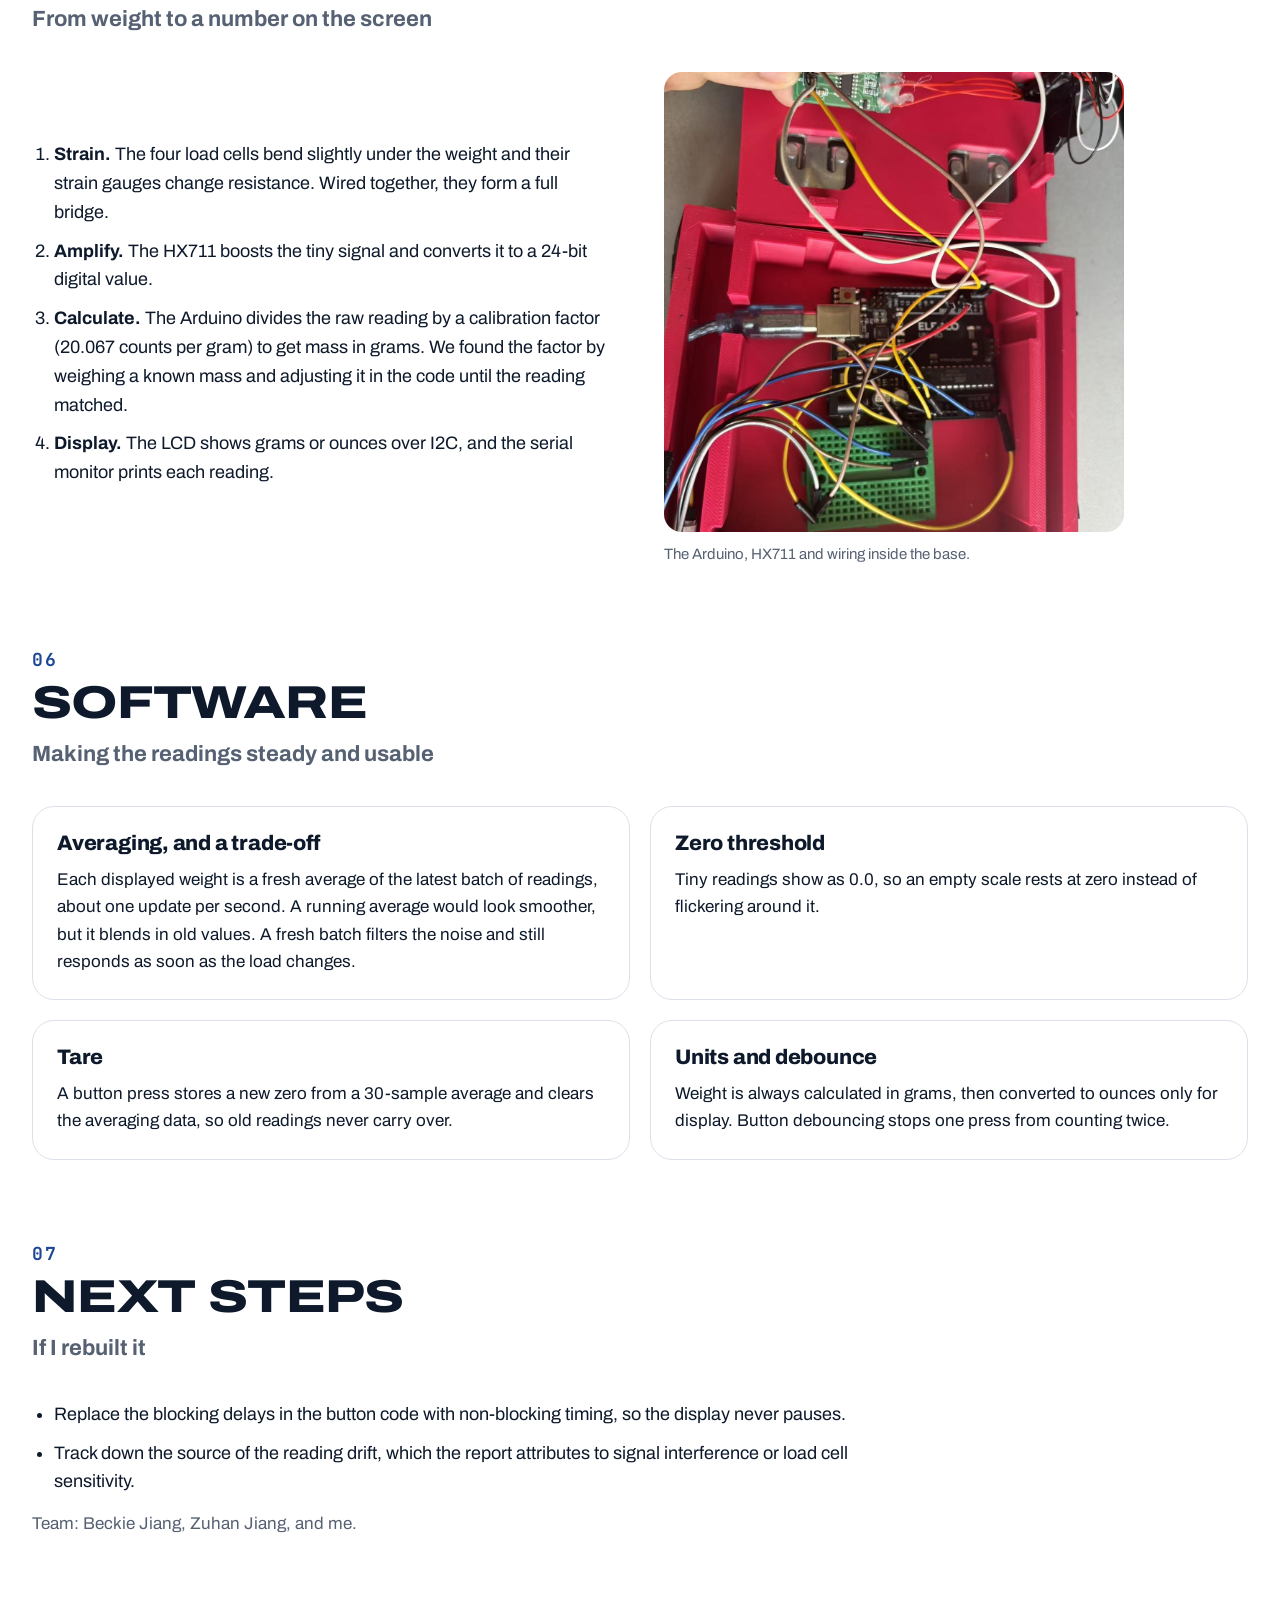
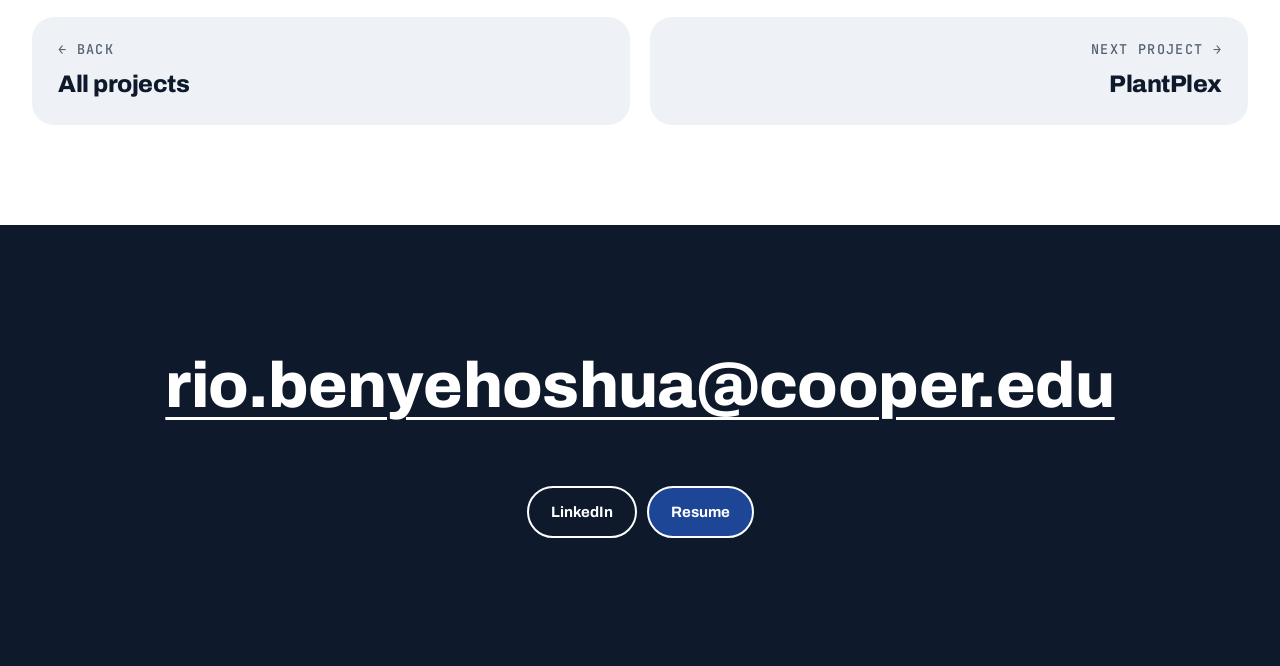
==== commit 041e121a: "Load cell scale: results paragraph leads with accuracy highlights Co-Authored-By: Claude Opus 5.5 <n" ====
--- a/load-cell-scale.html
+++ b/load-cell-scale.html
@@ -58,7 +58,7 @@
       <tr><td>1362</td><td>1351.2</td><td>0.79%</td></tr><tr><td>2252</td><td>2246.7</td><td>0.24%</td></tr><tr><td>3162</td><td>3200</td><td>1.20%</td></tr>
       <tr><td>4526</td><td>4526.7</td><td>0.02%</td></tr></tbody></table>
   </details>
-  <p class="txt">Percent error was largest at the lowest masses (2.5% at 4 g), as expected when a small difference is divided by a small mass. The reading never fully settled, so each value was recorded at a reasonable stopping point; that drift shows up in the standard deviation. The scale was sensitive enough that moving air or a bump to the table changed the reading.</p>
+  <p class="txt">At the heaviest test mass, 4526 g, the scale read 4526.7 g, an error of just 0.02%, and four of the ten masses came in under 0.25% error. Even a 4 g mass read 3.9 g, only 0.1 g off; it shows the largest percent error (2.5%) only because the mass itself is so small. The scale is sensitive enough to pick up moving air or a light bump to the table. That same sensitivity meant the reading never fully settled, so each value was recorded at a reasonable stopping point, and the drift shows up in the ±0.6 g standard deviation.</p>
 </div></section>
 <section id="role"><div class="wrap">
   <div class="stitle"><span class="mono">03</span><h2>My role</h2><p class="lead2">Enclosure design and the weighing code</p></div>
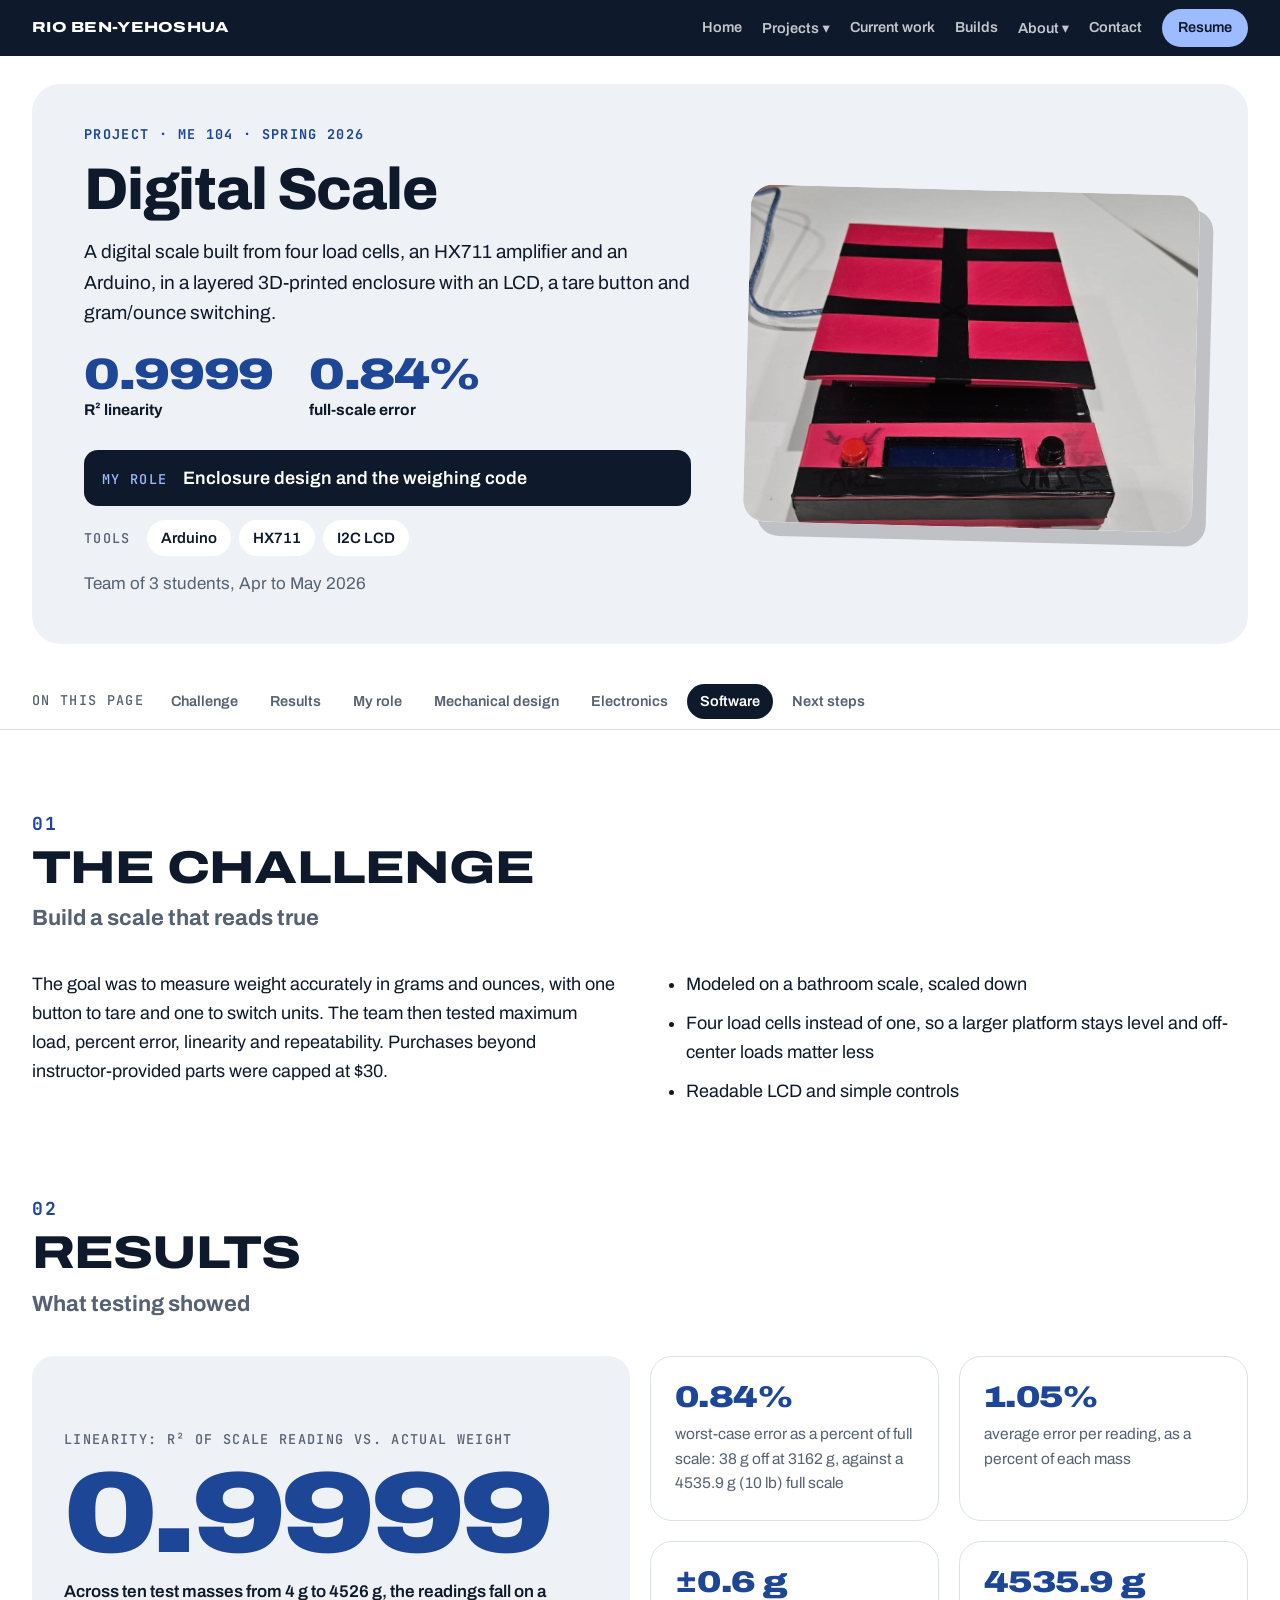
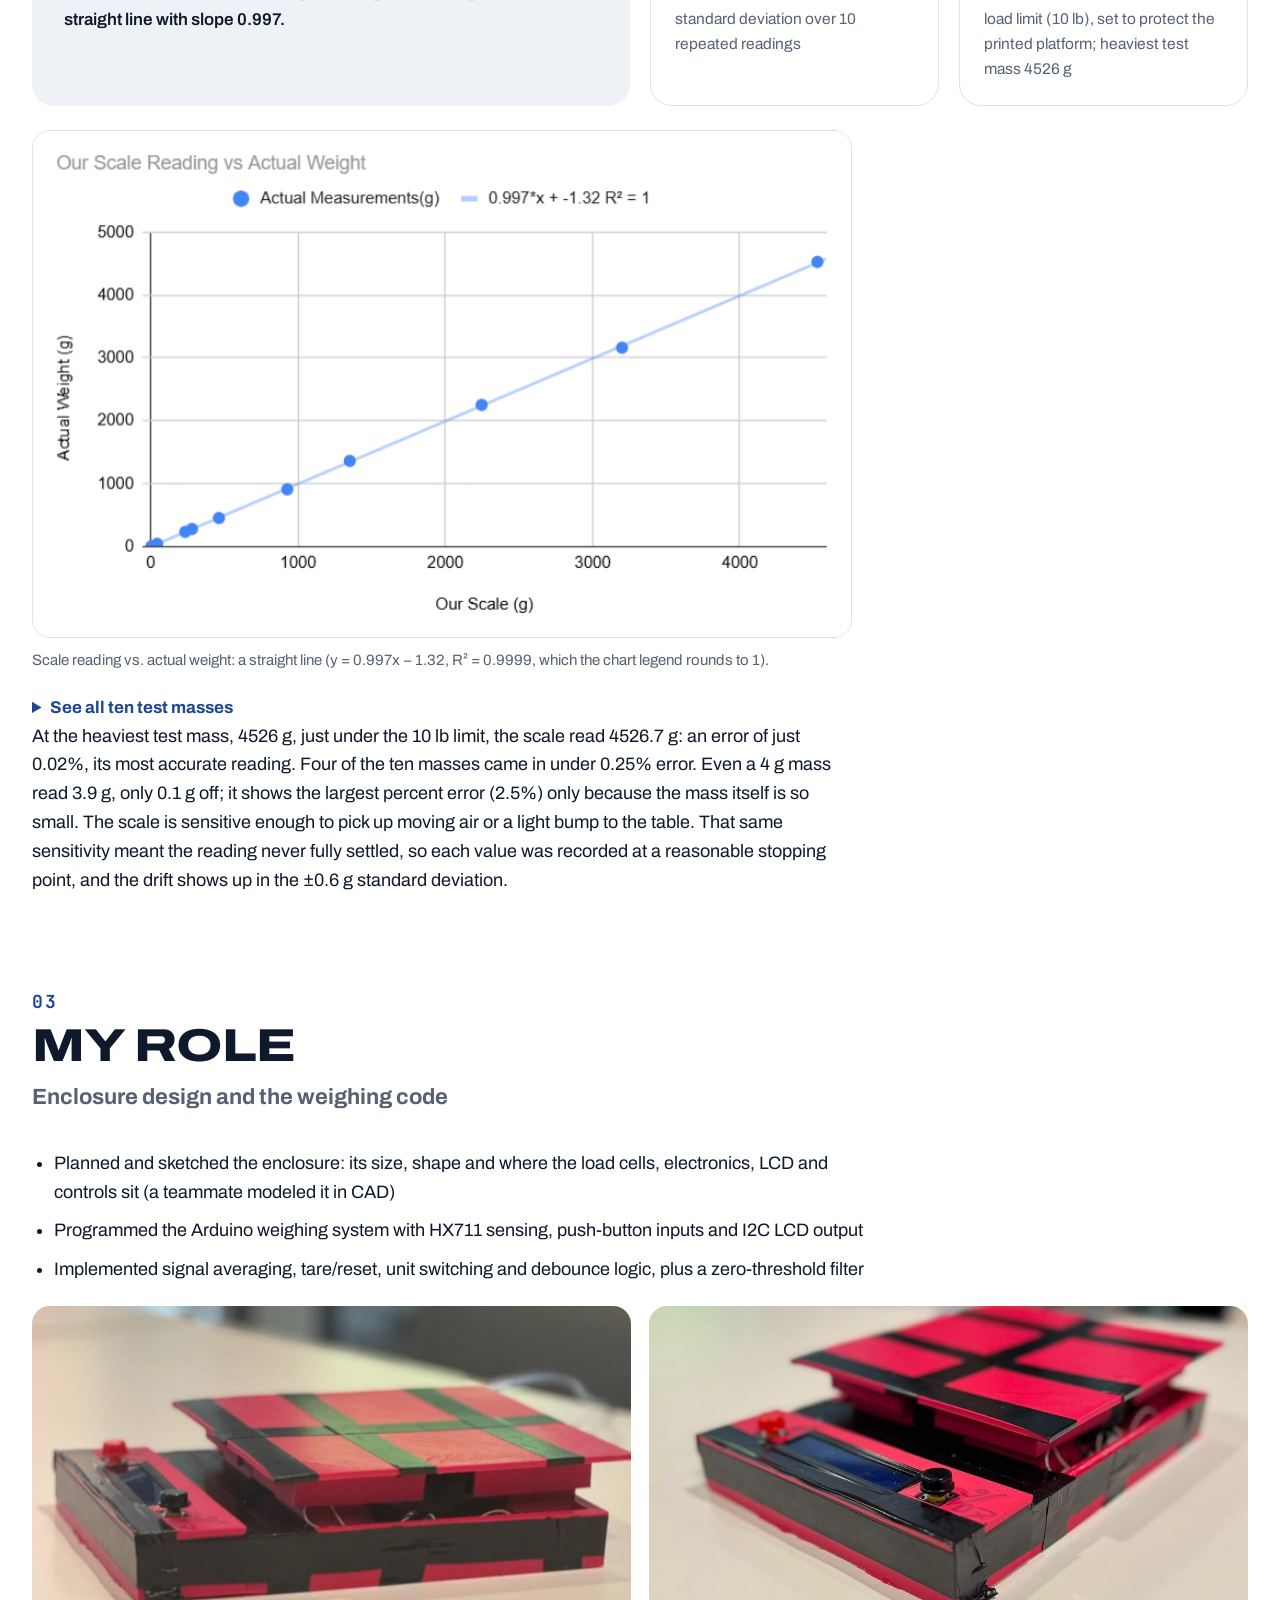
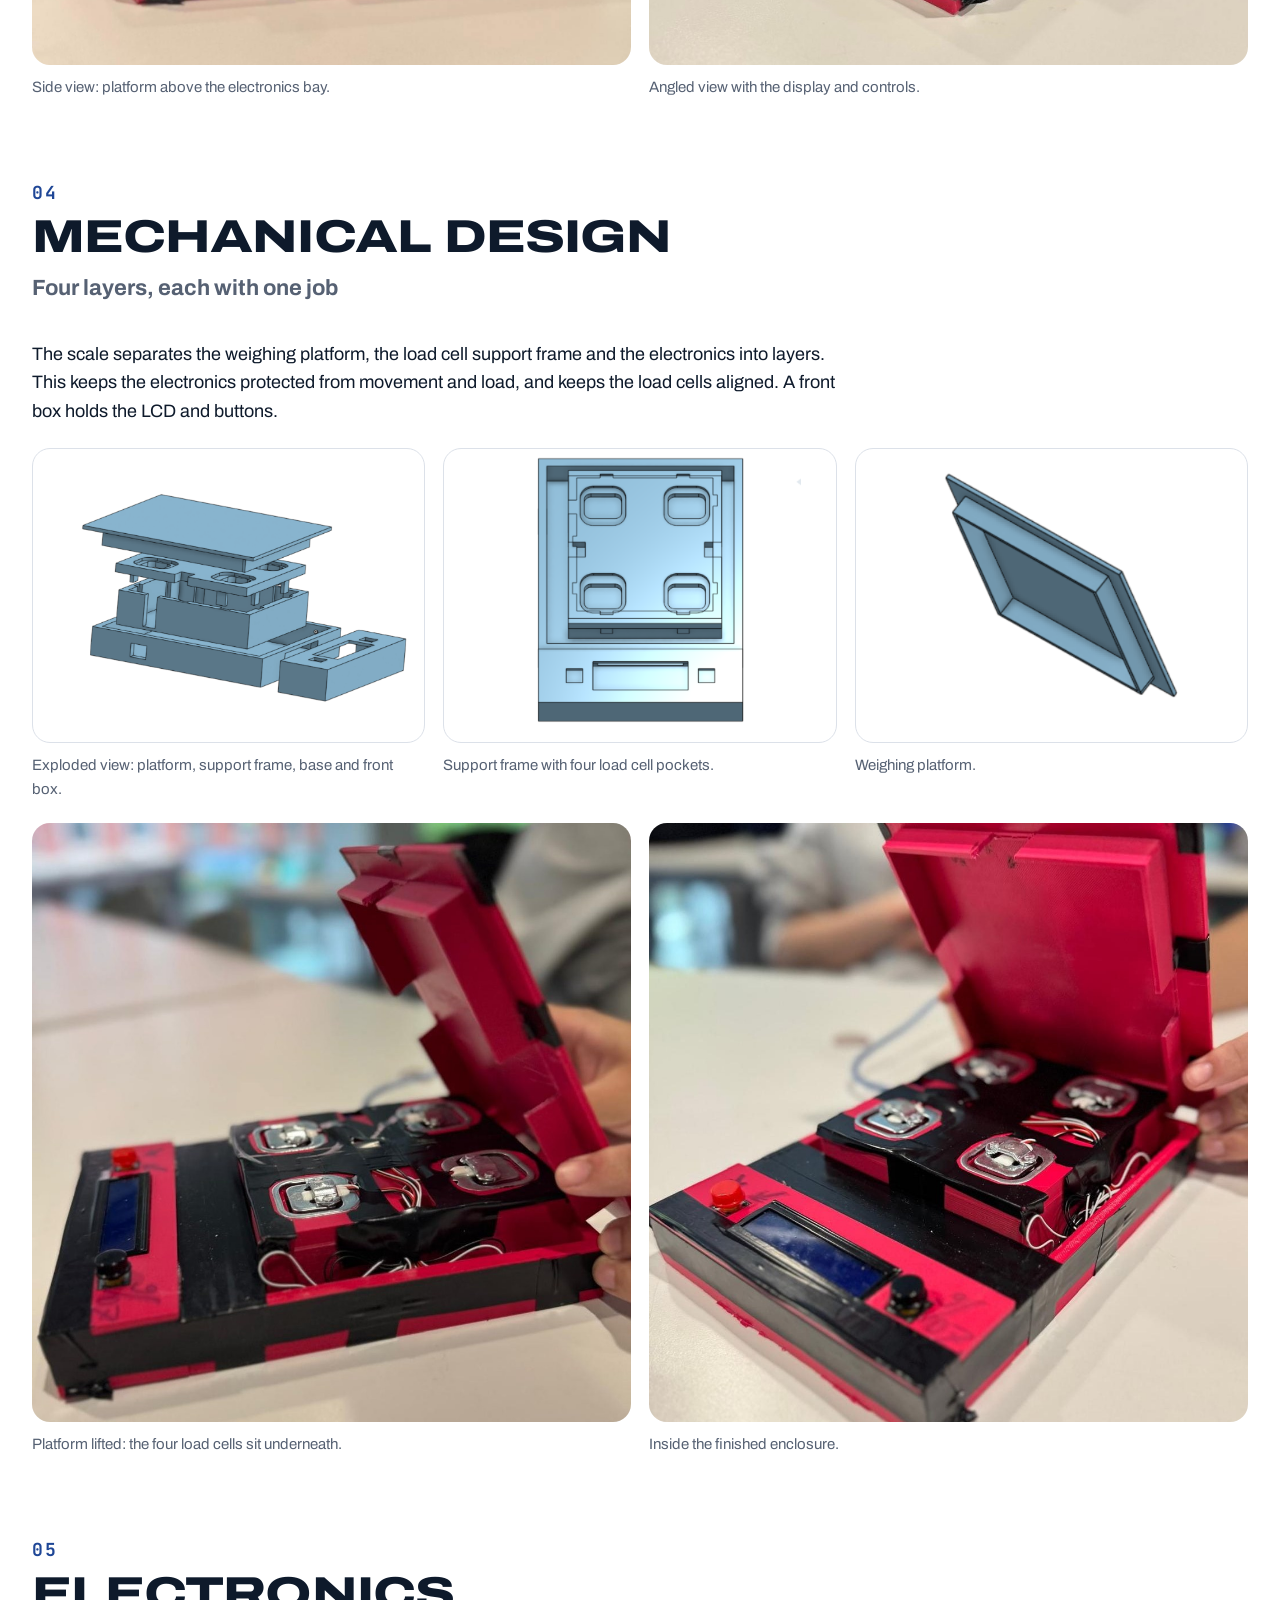
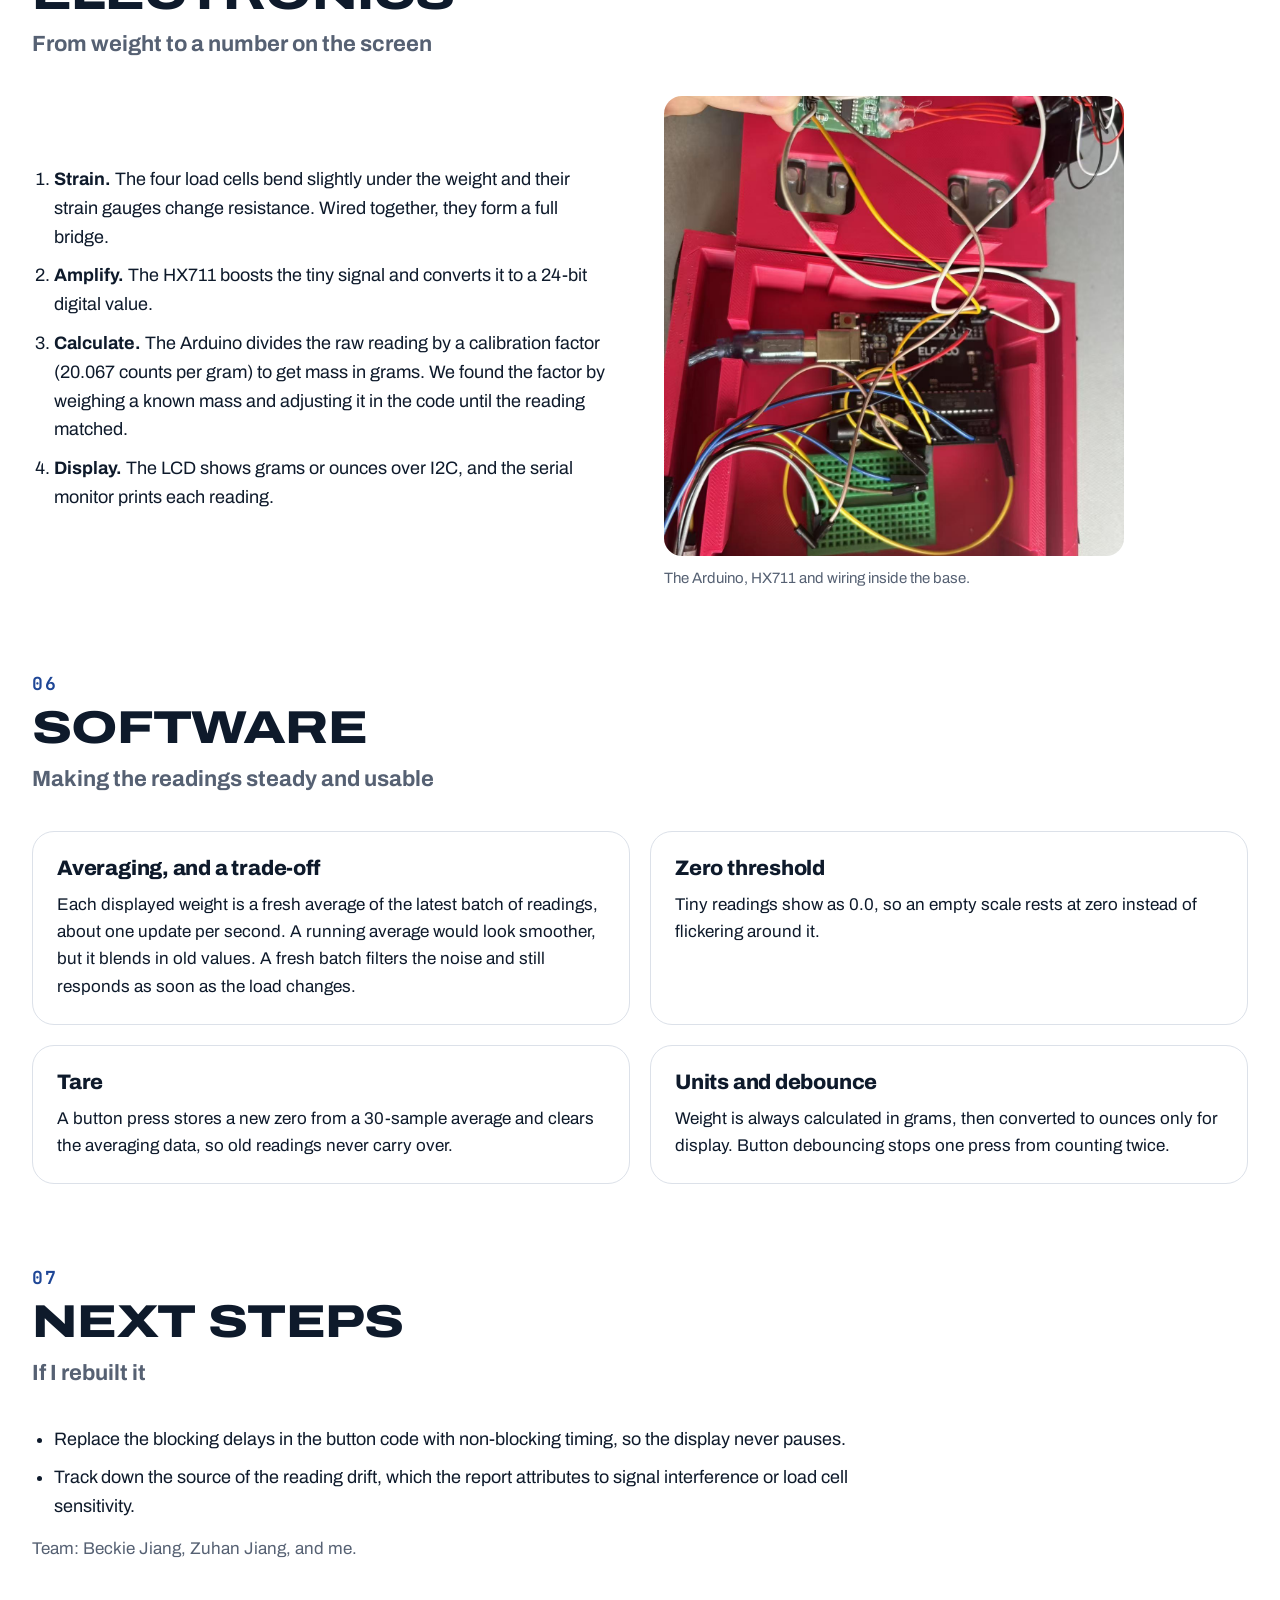
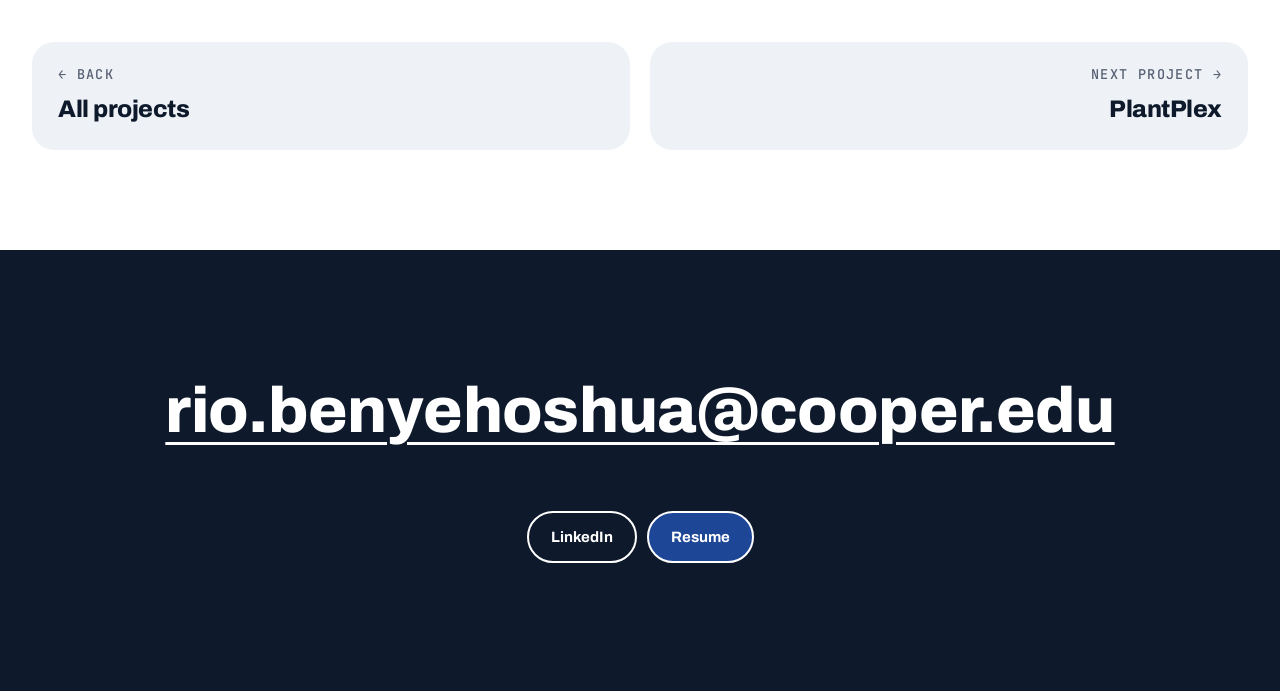
==== commit 413b9633: "Load cell scale: 4535.9 g is the load limit, 4526 g the heaviest test mass Co-Authored-By: Claude Op" ====
--- a/load-cell-scale.html
+++ b/load-cell-scale.html
@@ -48,7 +48,7 @@
   <div class="stitle"><span class="mono">02</span><h2>Results</h2><p class="lead2">What testing showed</p></div>
   <div class="res">
     <div class="result rv"><span class="mono">Linearity: R² of scale reading vs. actual weight</span><b>0.9999</b><p>Across ten test masses from 4 g to 4526 g, the readings fall on a straight line with slope 0.997.</p></div>
-    <div class="mini"><div class="cell"><b>0.84%</b><p>worst-case error as a percent of full scale: 38 g off at 3162 g, against a 4535.9 g (10 lb) full scale</p></div><div class="cell"><b>1.05%</b><p>average error per reading, as a percent of each mass</p></div><div class="cell"><b>±0.6 g</b><p>standard deviation over 10 repeated readings</p></div><div class="cell"><b>4535.9 g</b><p>maximum tested load, capped to protect the printed platform</p></div></div>
+    <div class="mini"><div class="cell"><b>0.84%</b><p>worst-case error as a percent of full scale: 38 g off at 3162 g, against a 4535.9 g (10 lb) full scale</p></div><div class="cell"><b>1.05%</b><p>average error per reading, as a percent of each mass</p></div><div class="cell"><b>±0.6 g</b><p>standard deviation over 10 repeated readings</p></div><div class="cell"><b>4535.9 g</b><p>load limit (10 lb), set to protect the printed platform; heaviest test mass 4526 g</p></div></div>
   </div>
   <figure class="fig graph" style="margin-top:24px"><img loading="lazy" decoding="async" src="images/loadcell/graph.png" alt="Scale reading versus actual weight, a straight line"><figcaption>Scale reading vs. actual weight: a straight line (y = 0.997x − 1.32, R² = 0.9999, which the chart legend rounds to 1).</figcaption></figure>
   <details class="more"><summary>See all ten test masses</summary>
@@ -58,7 +58,7 @@
       <tr><td>1362</td><td>1351.2</td><td>0.79%</td></tr><tr><td>2252</td><td>2246.7</td><td>0.24%</td></tr><tr><td>3162</td><td>3200</td><td>1.20%</td></tr>
       <tr><td>4526</td><td>4526.7</td><td>0.02%</td></tr></tbody></table>
   </details>
-  <p class="txt">At the heaviest test mass, 4526 g, the scale read 4526.7 g, an error of just 0.02%, and four of the ten masses came in under 0.25% error. Even a 4 g mass read 3.9 g, only 0.1 g off; it shows the largest percent error (2.5%) only because the mass itself is so small. The scale is sensitive enough to pick up moving air or a light bump to the table. That same sensitivity meant the reading never fully settled, so each value was recorded at a reasonable stopping point, and the drift shows up in the ±0.6 g standard deviation.</p>
+  <p class="txt">At the heaviest test mass, 4526 g, just under the 10 lb limit, the scale read 4526.7 g: an error of just 0.02%, its most accurate reading. Four of the ten masses came in under 0.25% error. Even a 4 g mass read 3.9 g, only 0.1 g off; it shows the largest percent error (2.5%) only because the mass itself is so small. The scale is sensitive enough to pick up moving air or a light bump to the table. That same sensitivity meant the reading never fully settled, so each value was recorded at a reasonable stopping point, and the drift shows up in the ±0.6 g standard deviation.</p>
 </div></section>
 <section id="role"><div class="wrap">
   <div class="stitle"><span class="mono">03</span><h2>My role</h2><p class="lead2">Enclosure design and the weighing code</p></div>
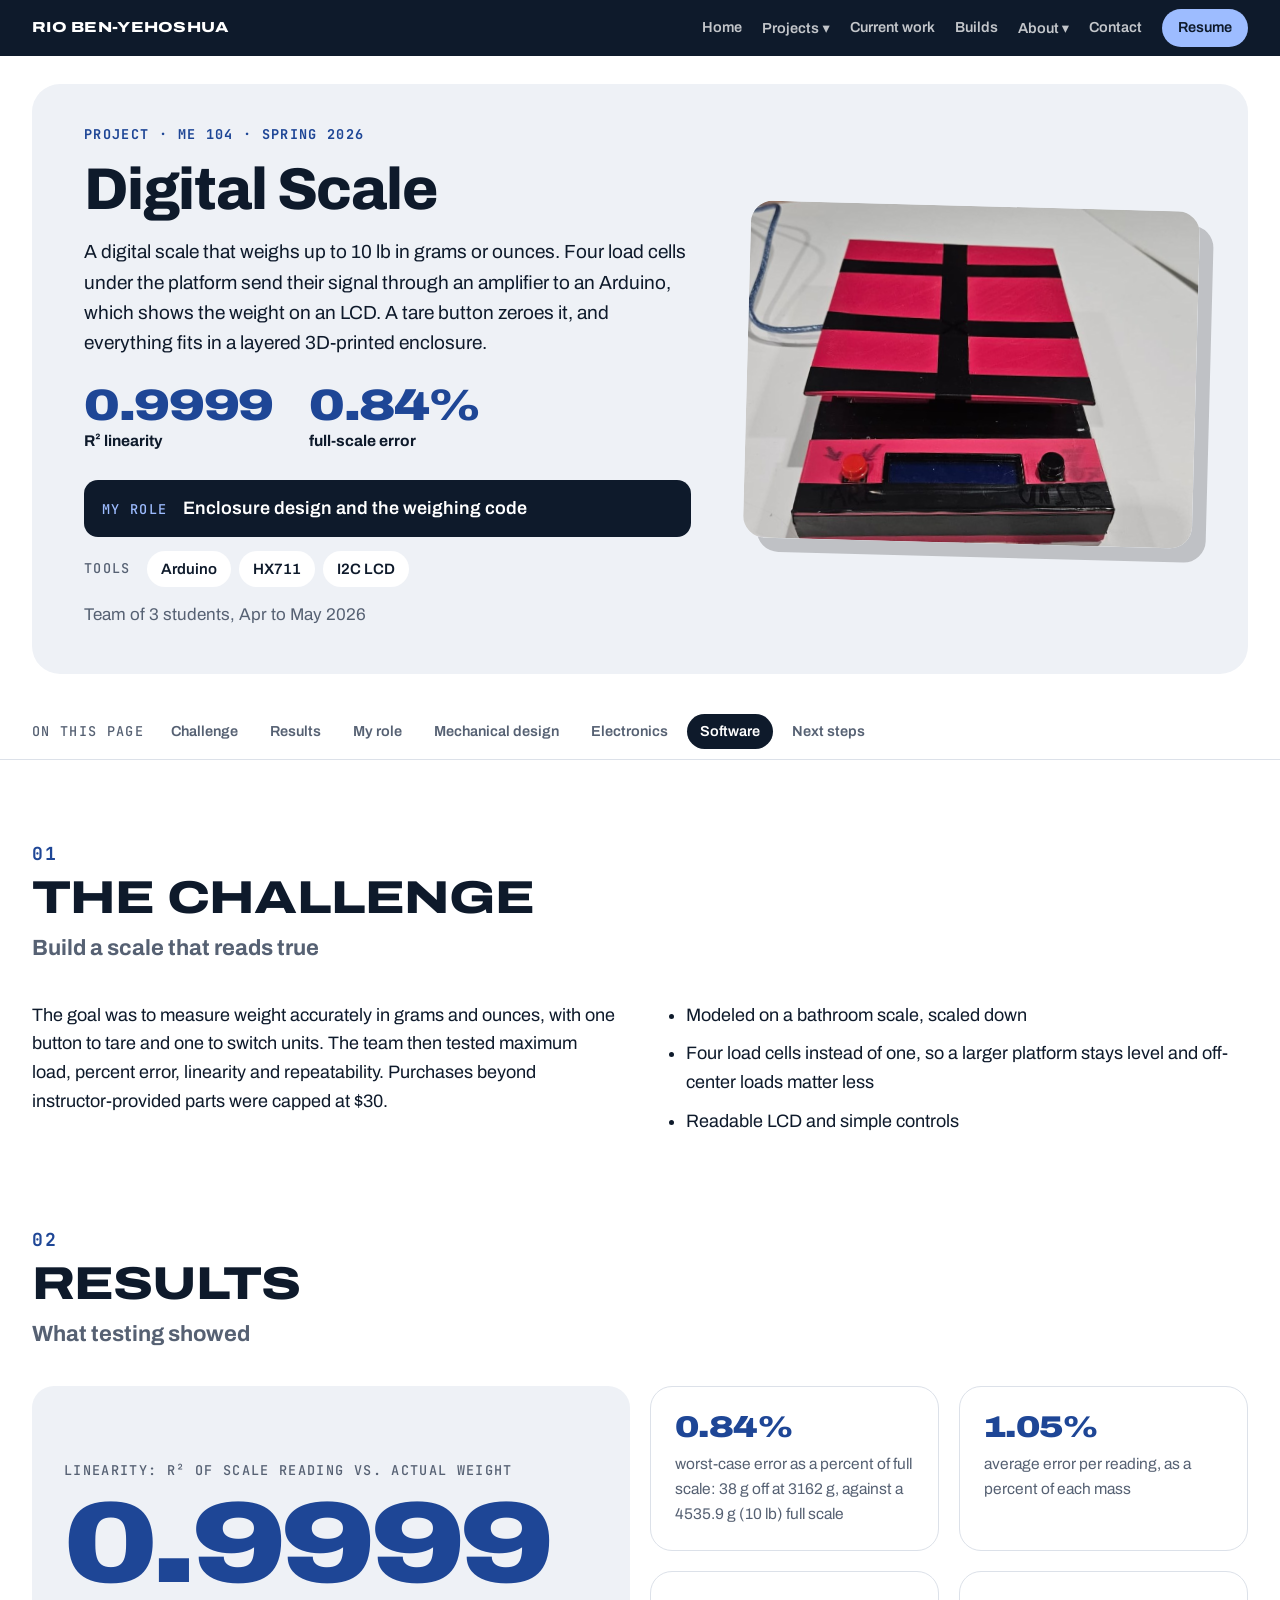
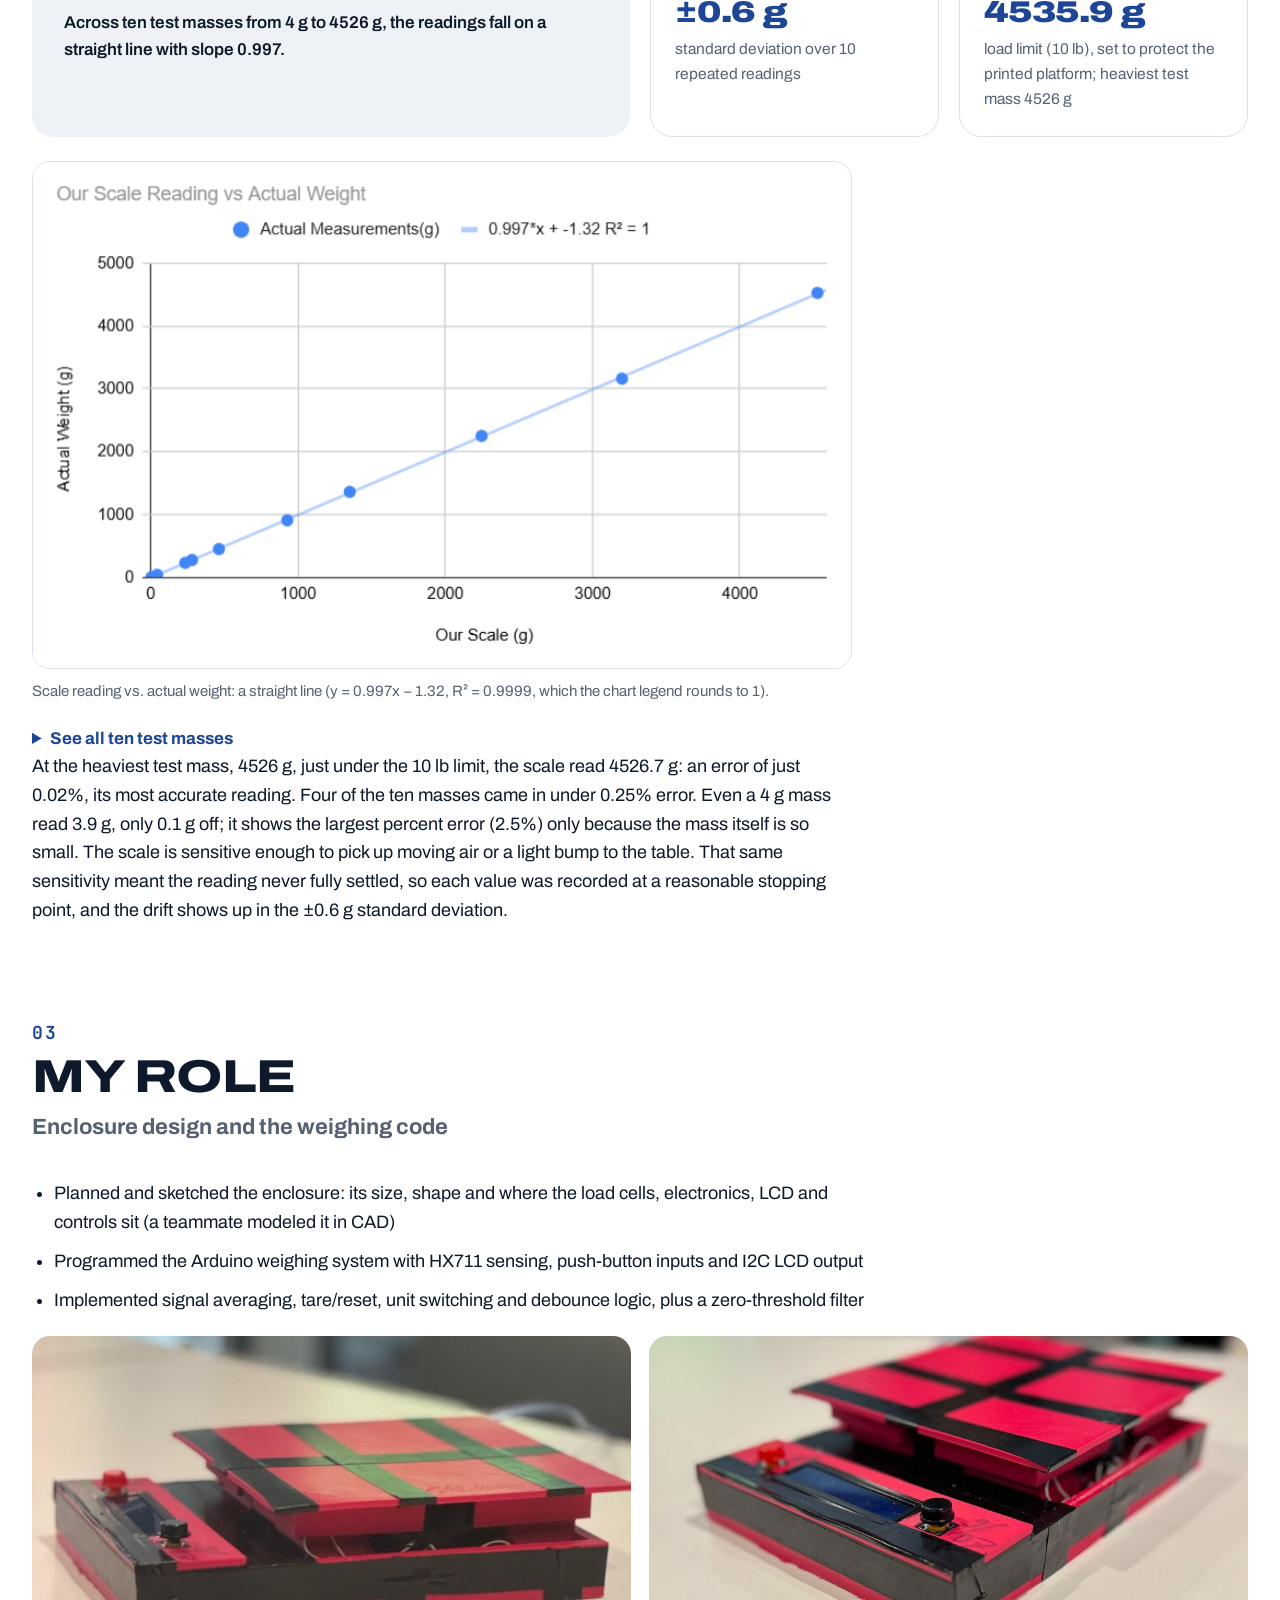
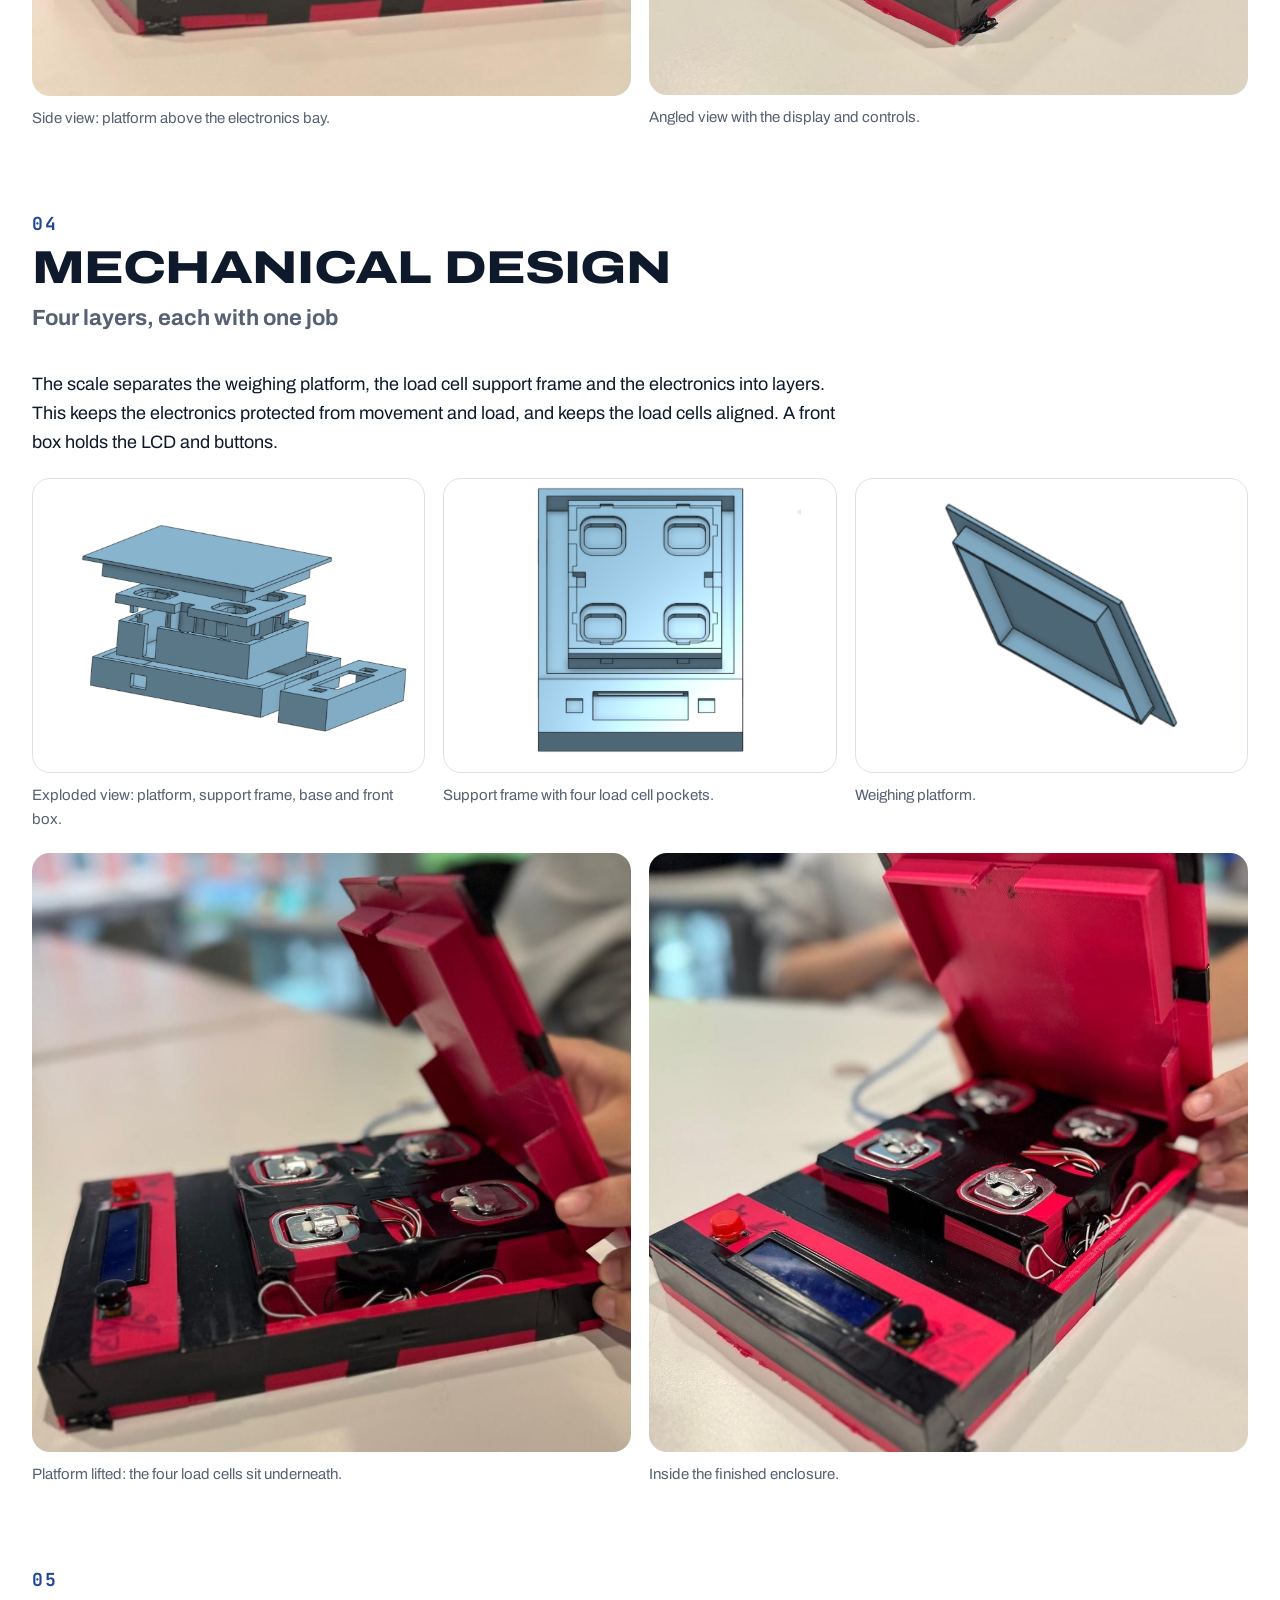
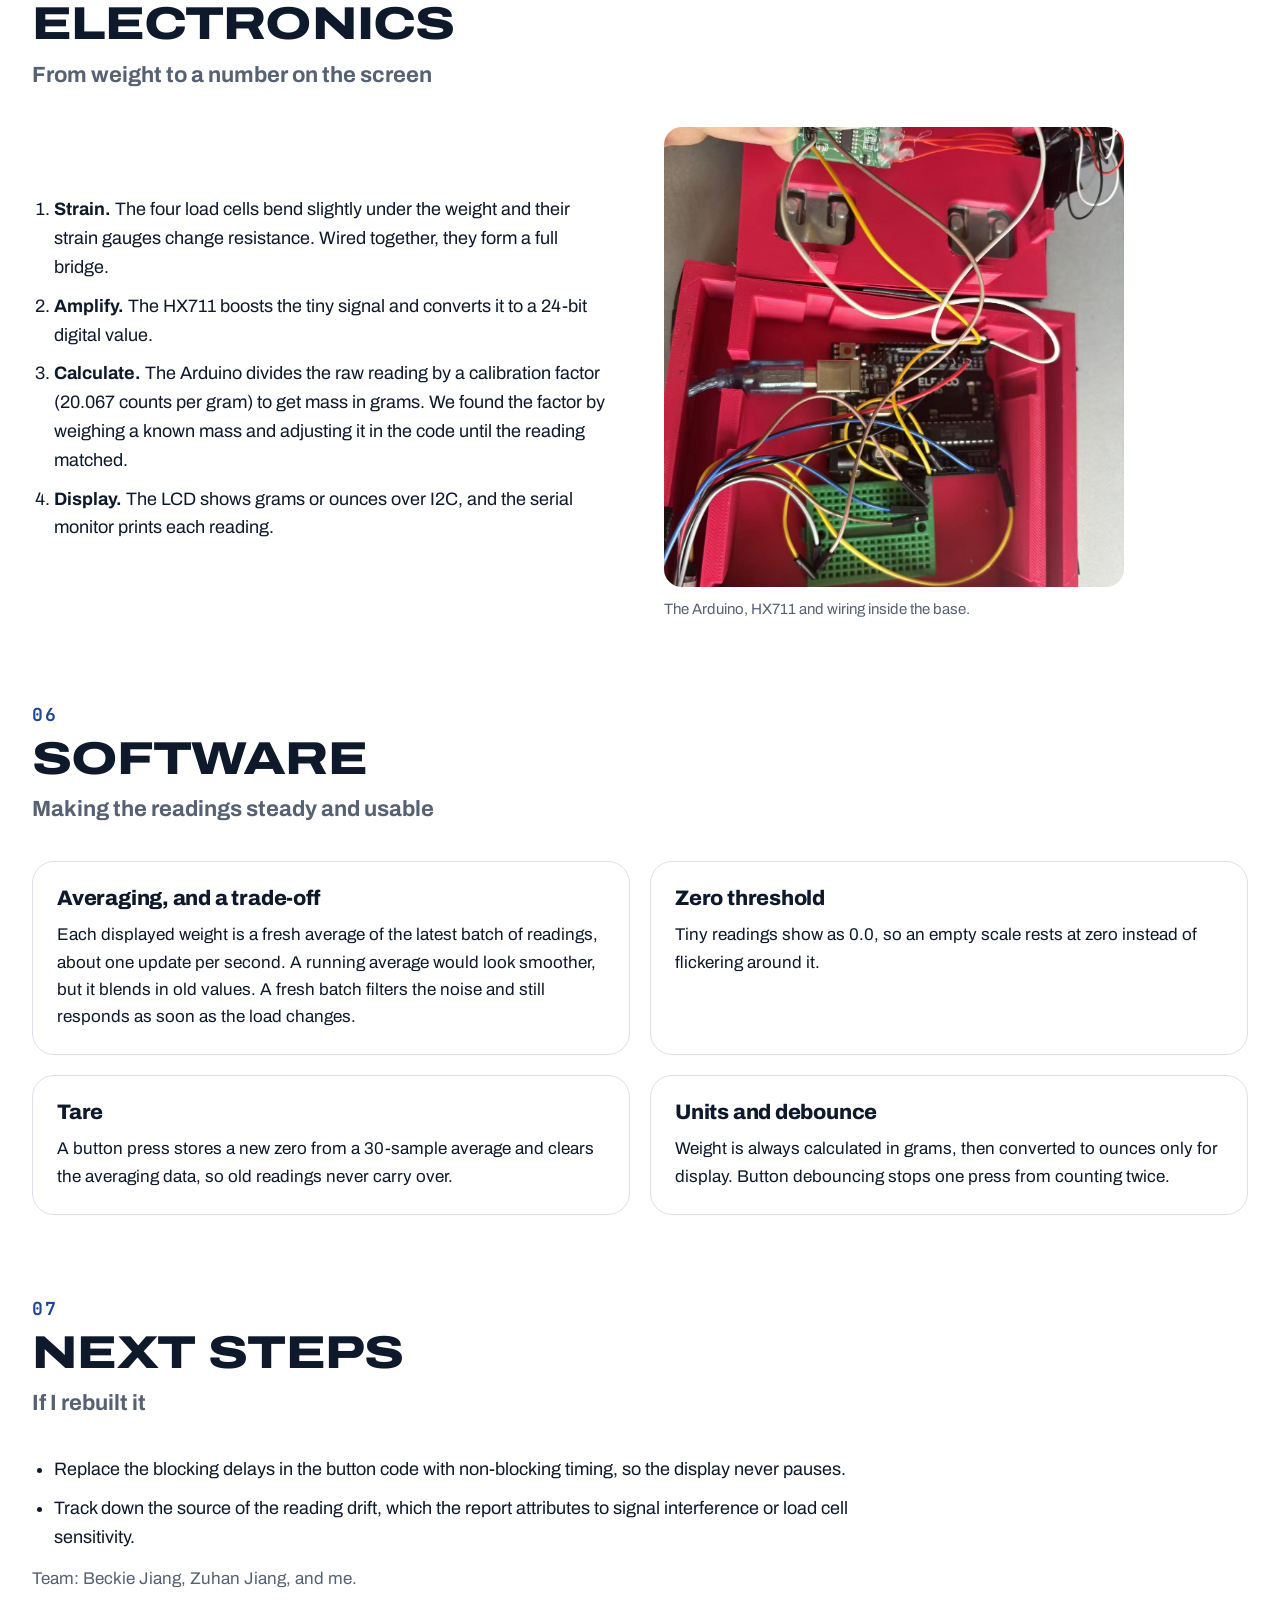
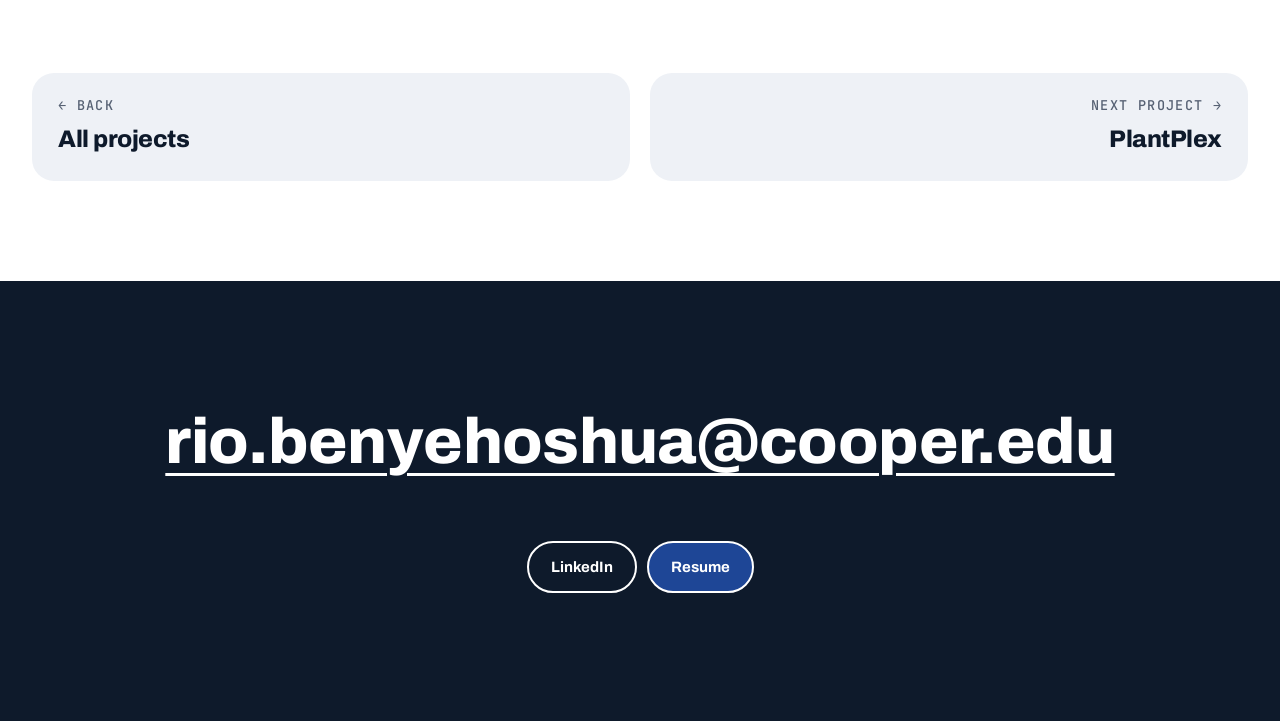
==== commit 844bb5e5: "Load cell scale: intro leads with what the scale does instead of a parts list Co-Authored-By: Claude" ====
--- a/load-cell-scale.html
+++ b/load-cell-scale.html
@@ -23,7 +23,7 @@
     <div>
       <span class="mono" style="color:var(--c);font-weight:700">Project · ME 104 · Spring 2026</span>
       <h1>Digital Scale</h1>
-      <p class="intro">A digital scale built from four load cells, an HX711 amplifier and an Arduino, in a layered 3D-printed enclosure with an LCD, a tare button and gram/ounce switching.</p>
+      <p class="intro">A digital scale that weighs up to 10 lb in grams or ounces. Four load cells under the platform send their signal through an amplifier to an Arduino, which shows the weight on an LCD. A tare button zeroes it, and everything fits in a layered 3D-printed enclosure.</p>
       <div class="statrow"><div><b>0.9999</b><span>R² linearity</span></div><div><b>0.84%</b><span>full-scale error</span></div></div>
       <p class="rolebox"><span class="mono">My role</span><span>Enclosure design and the weighing code</span></p>
       <div class="tools"><span class="mono">Tools</span><span class="pill">Arduino</span><span class="pill">HX711</span><span class="pill">I2C LCD</span></div>
